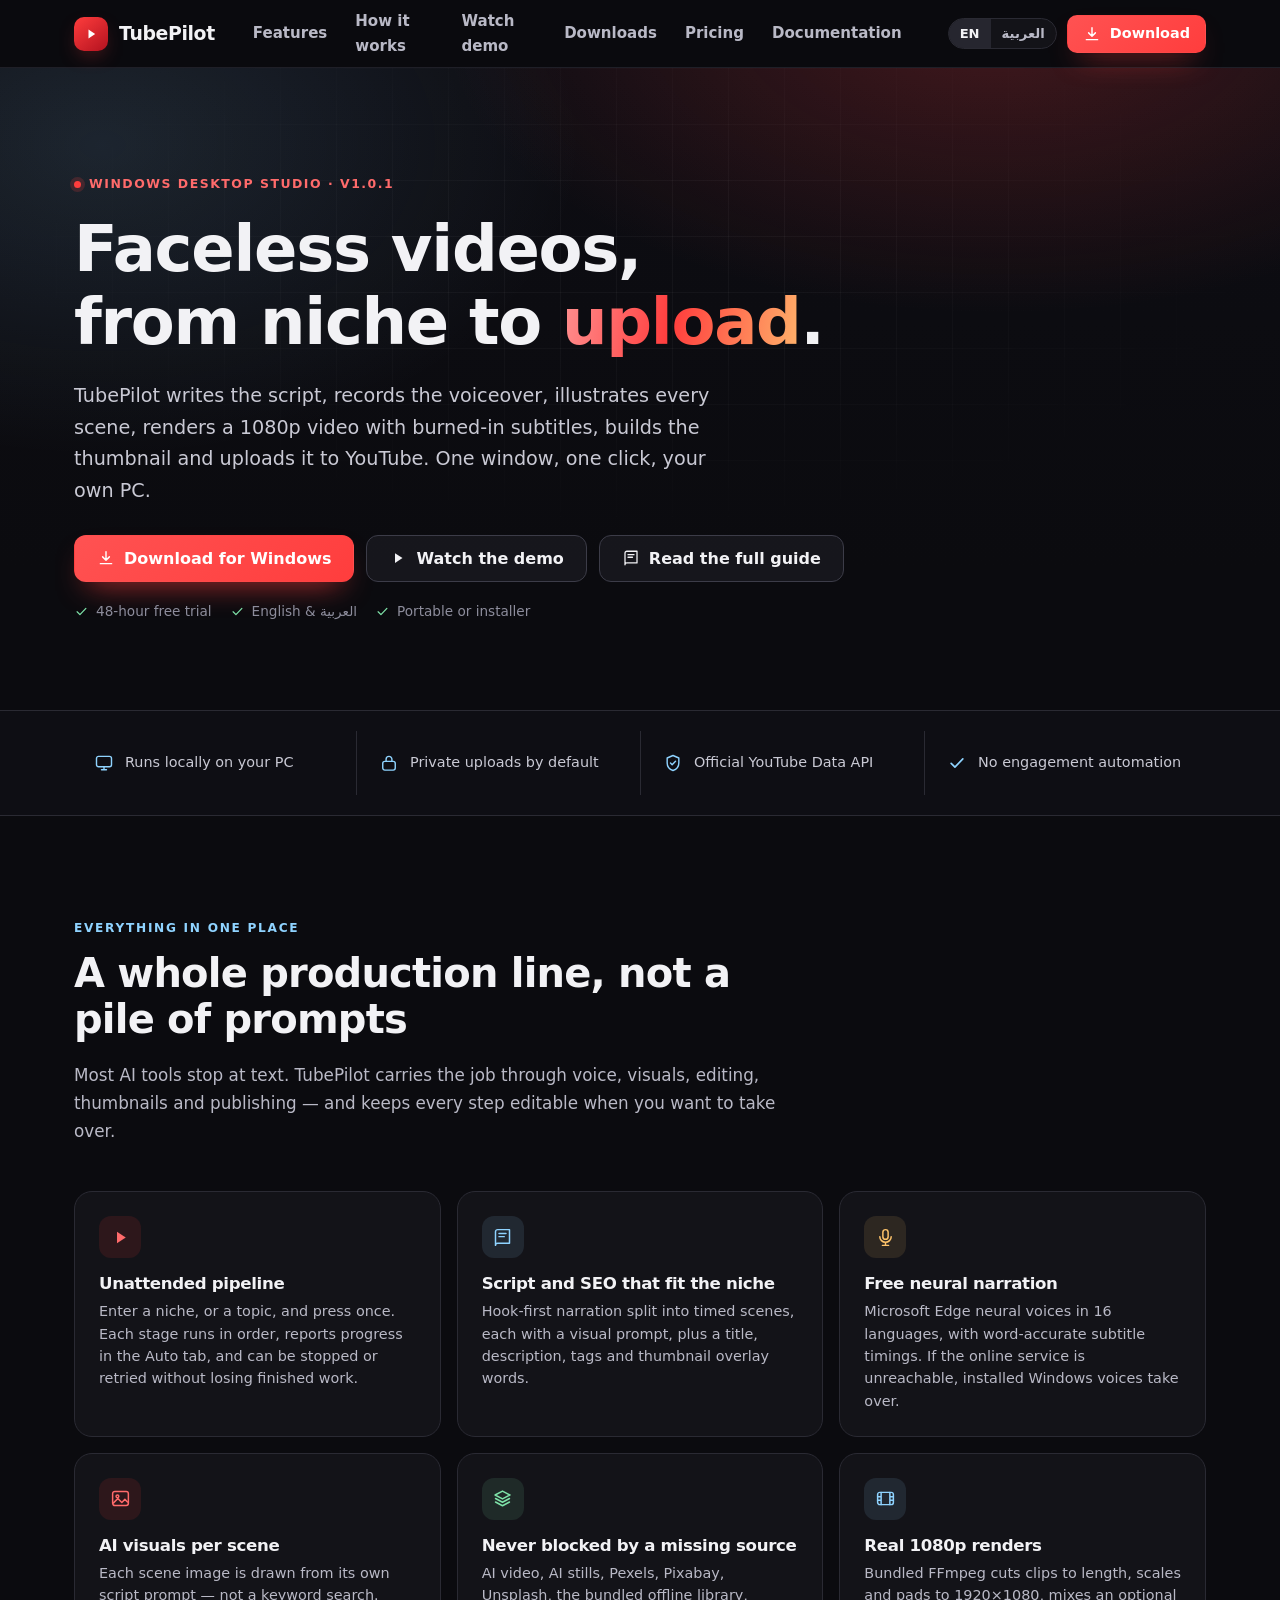
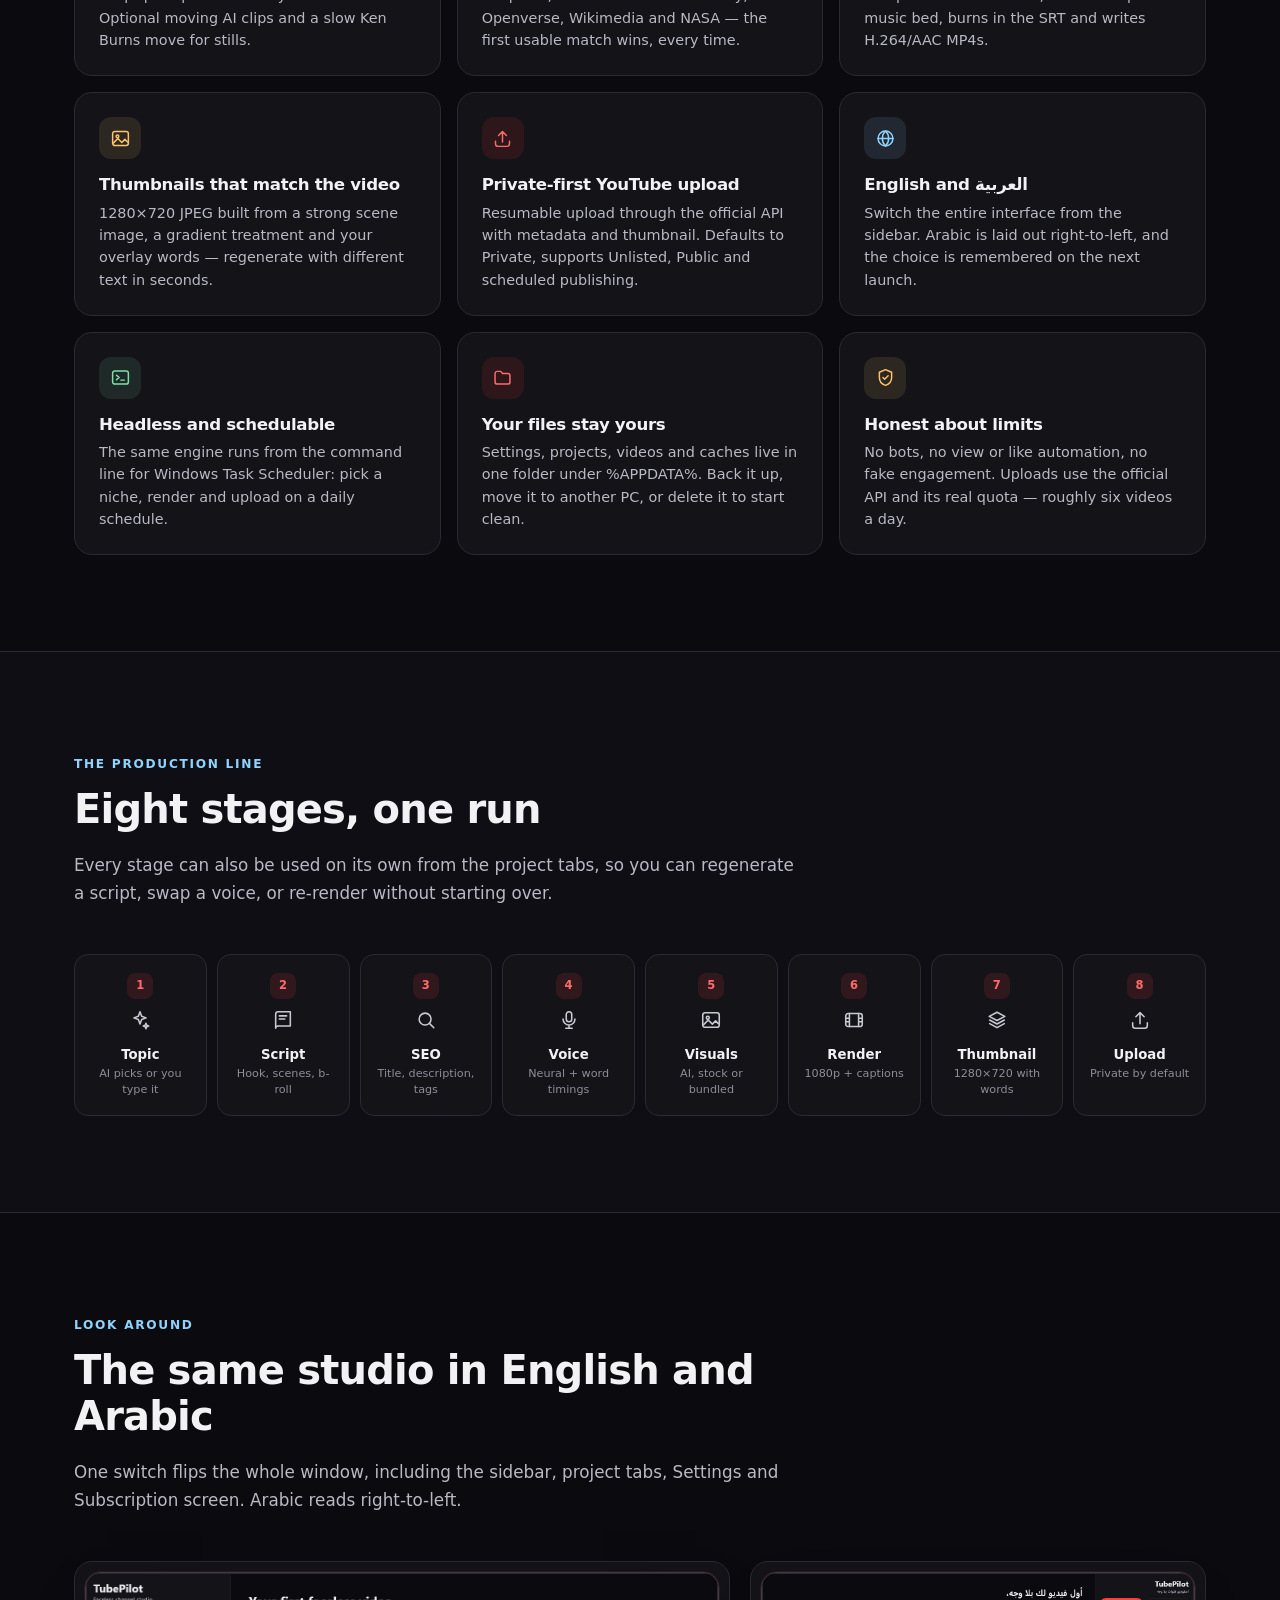
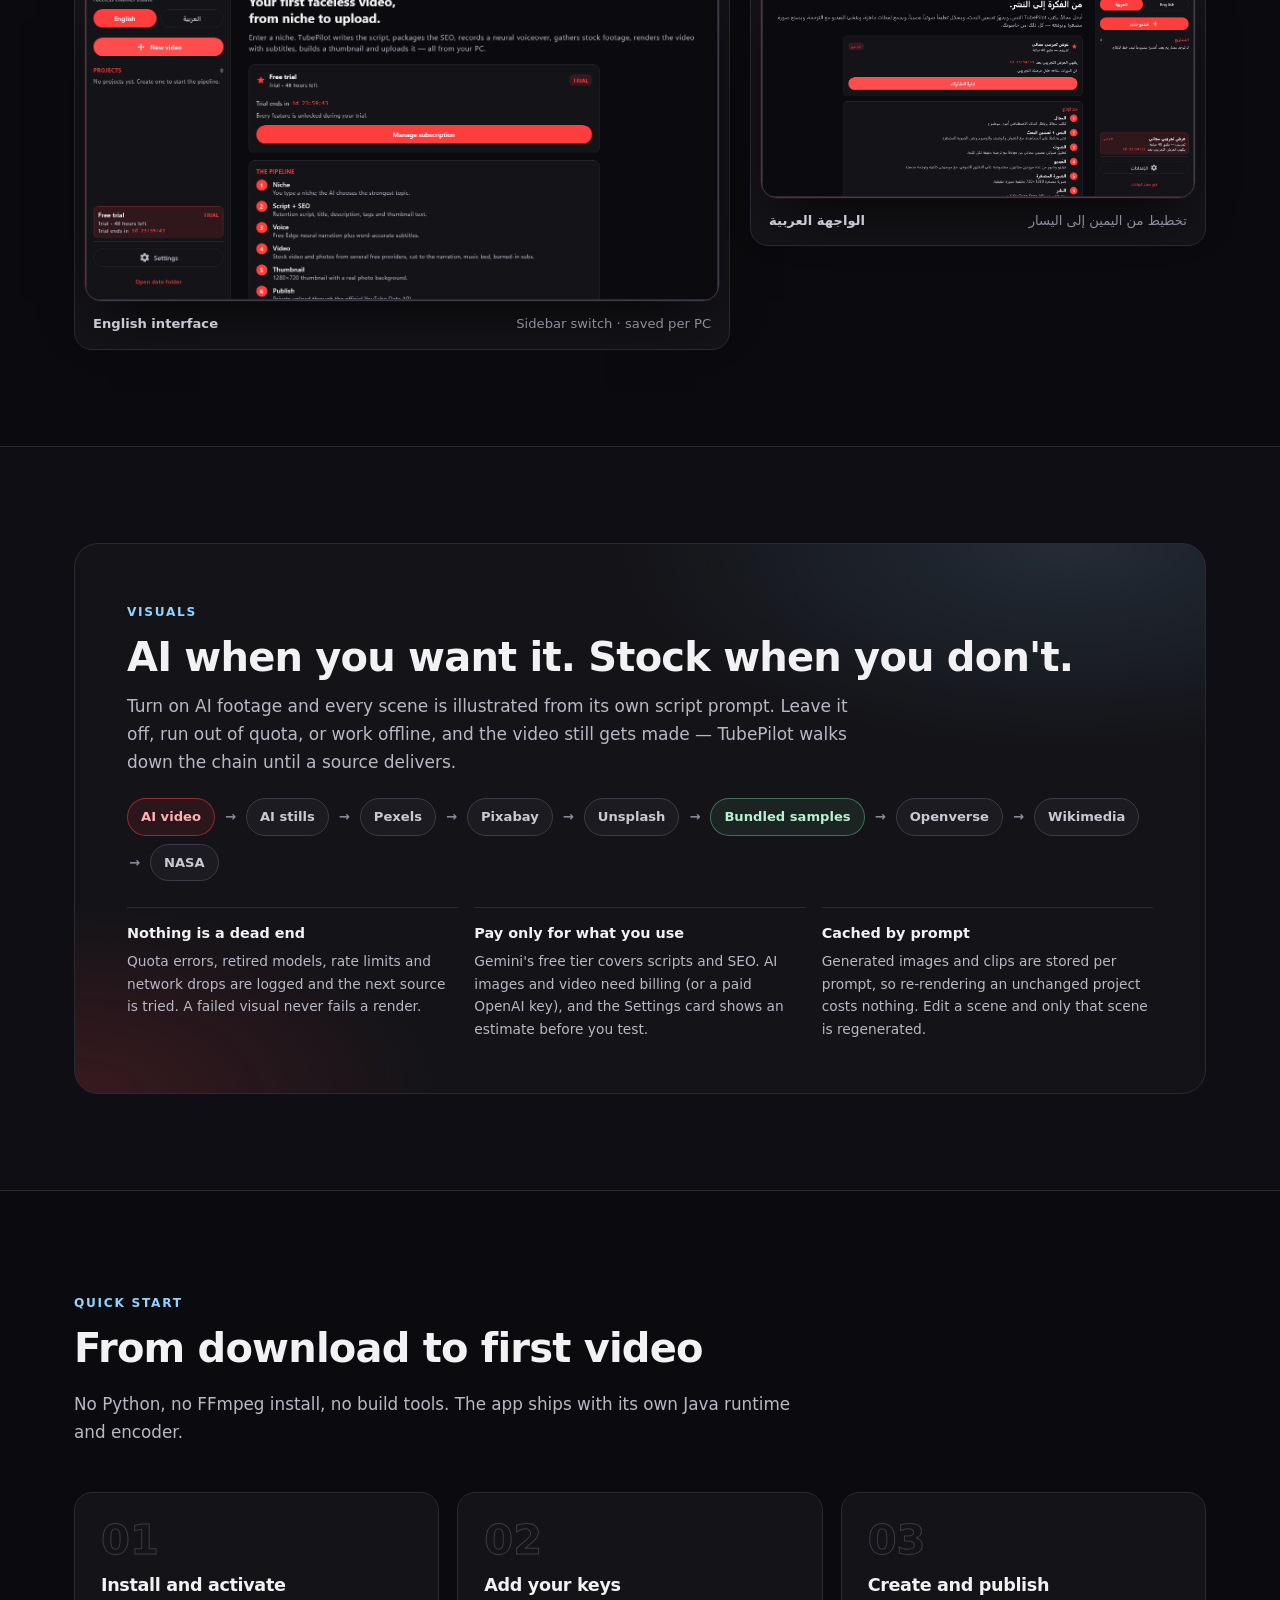
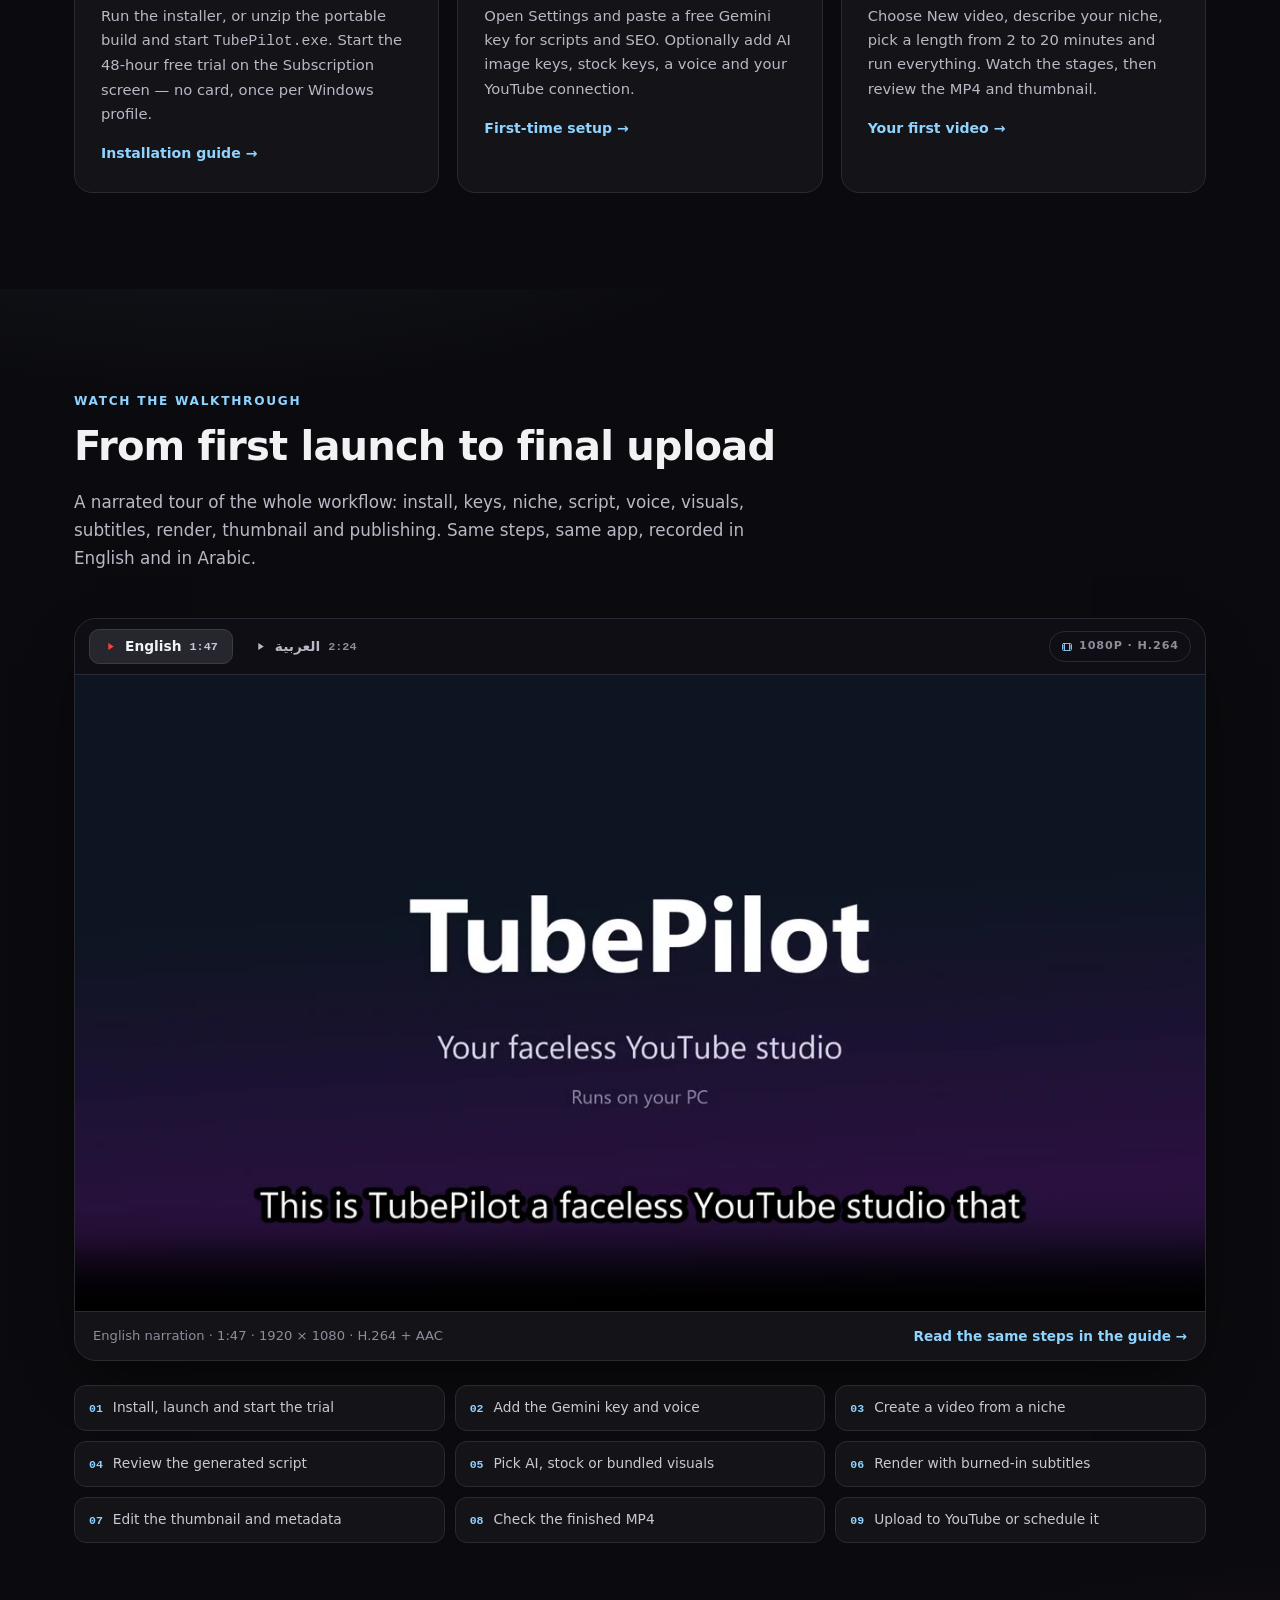
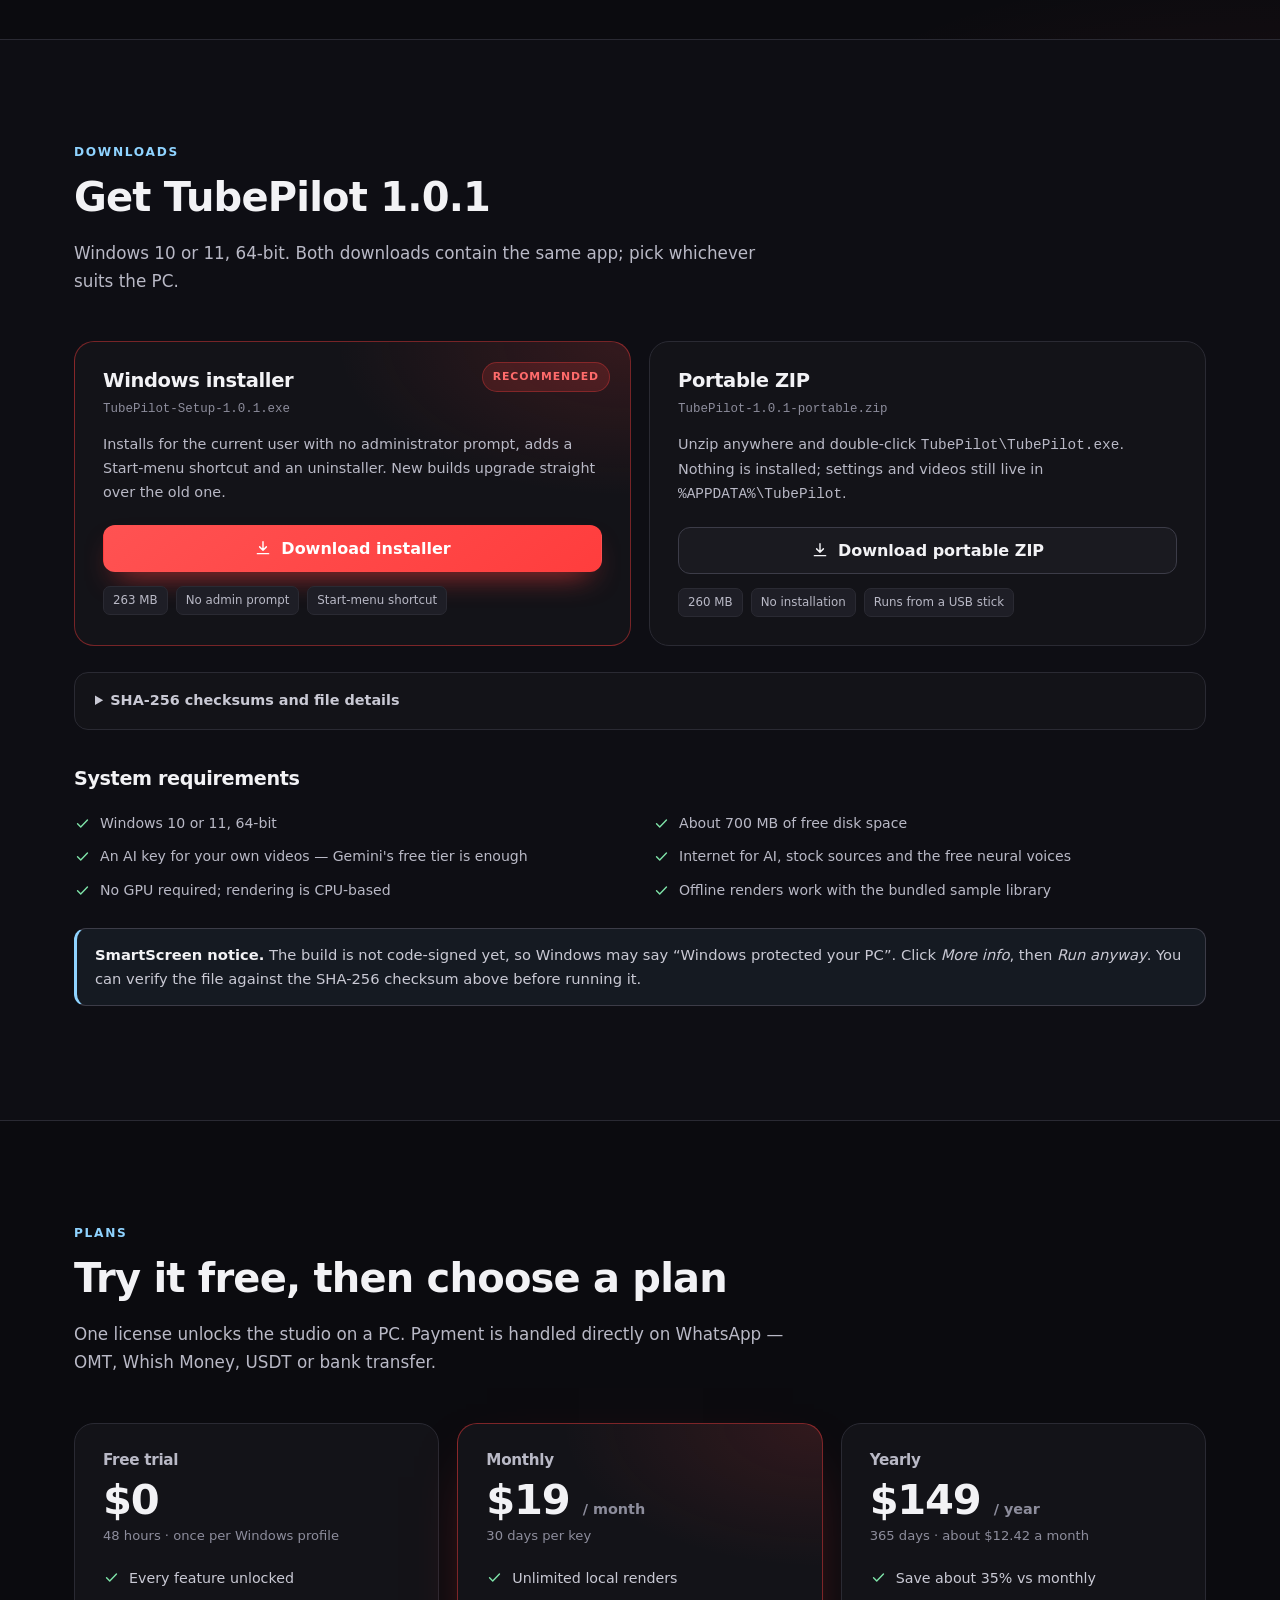
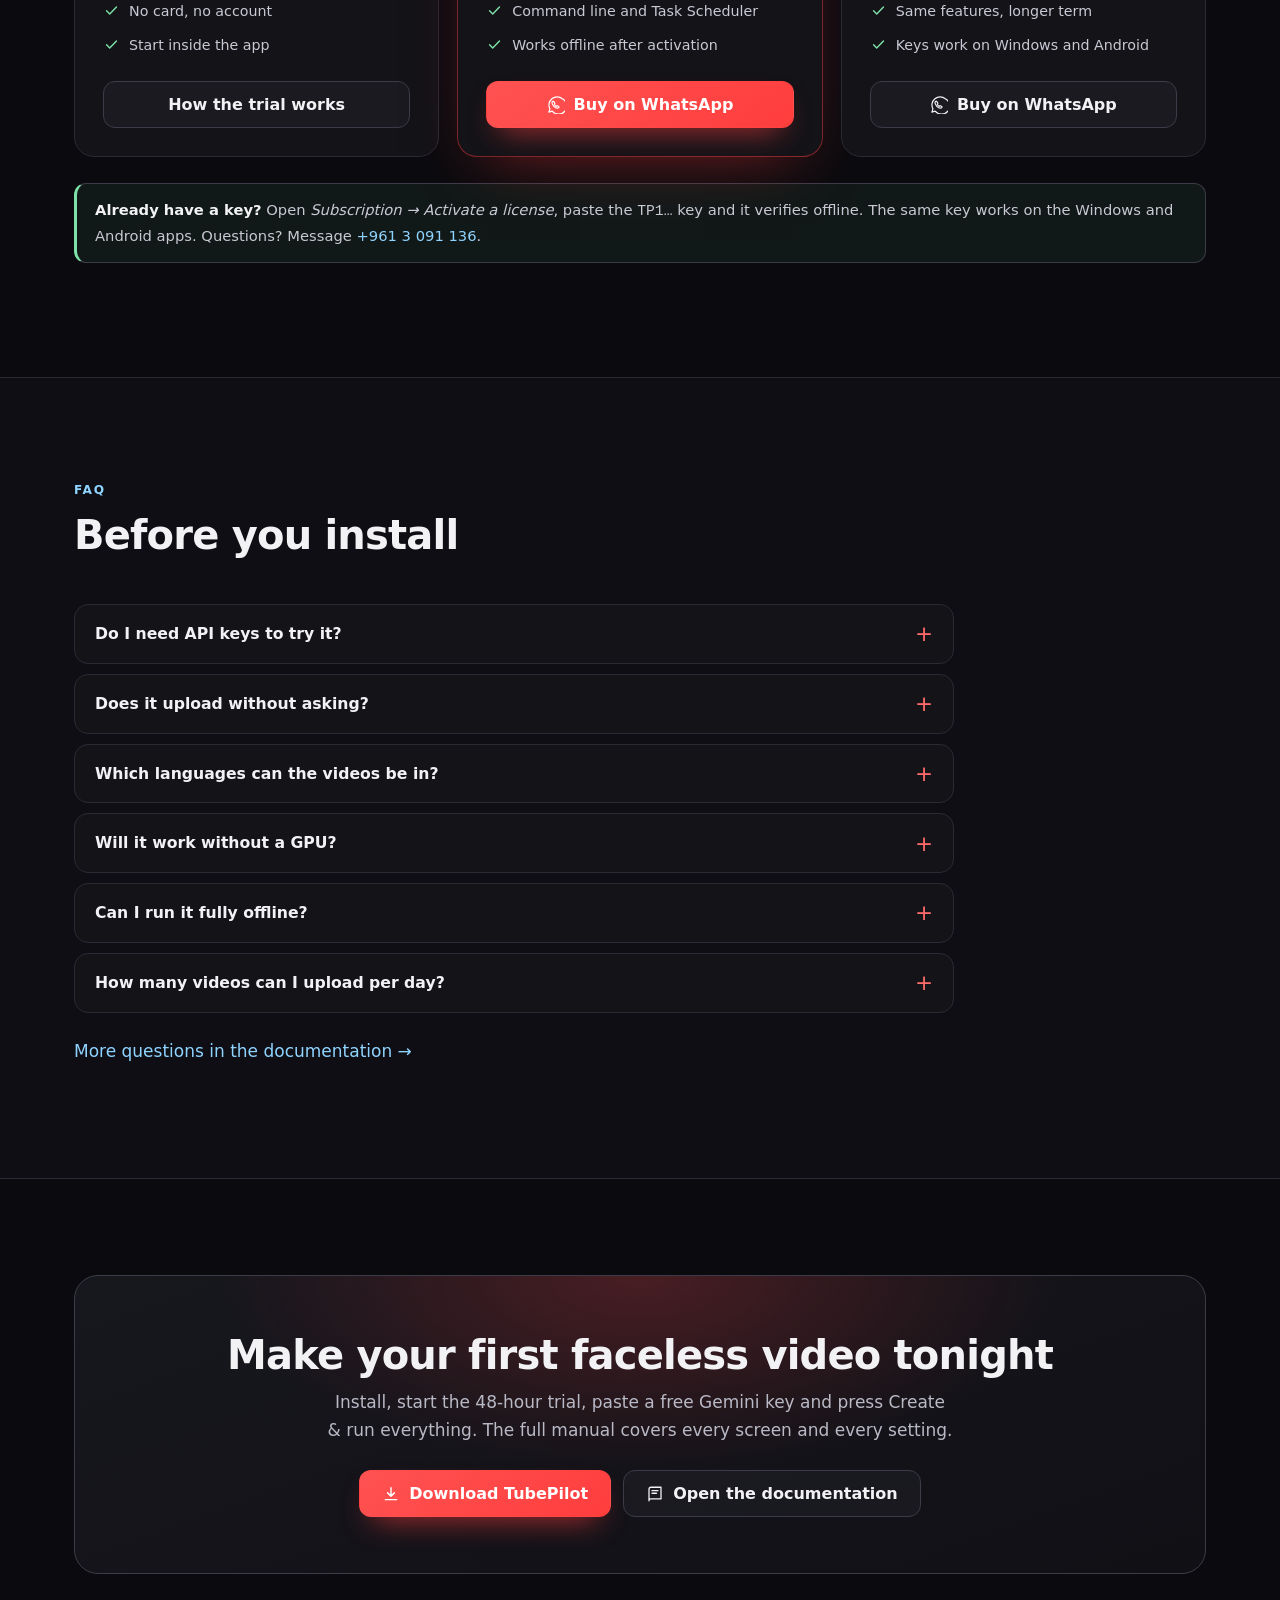
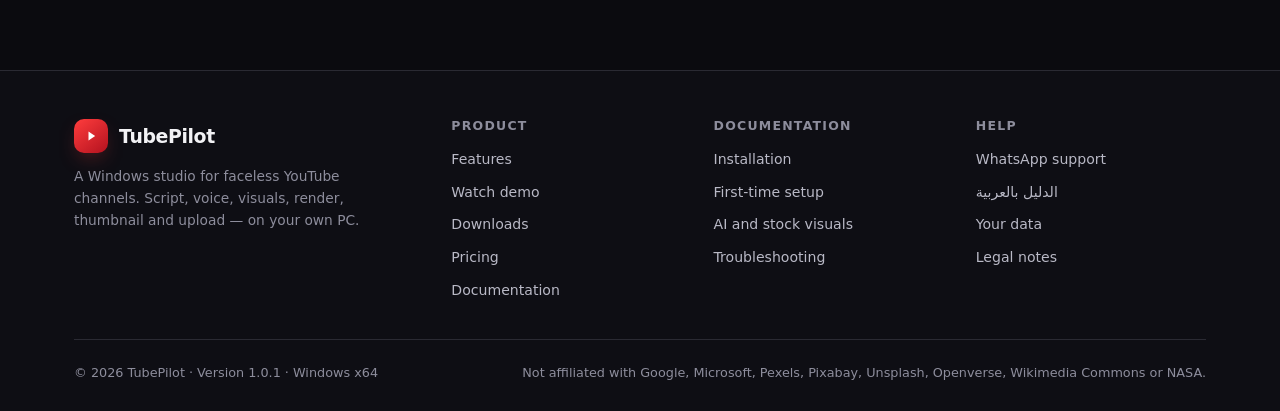
==== index.html @ bababc50 "Version the site scripts so a new release is picked up immediately" ====
<!DOCTYPE html>
<html lang="en" dir="ltr">
<head>
  <meta charset="utf-8">
  <meta name="viewport" content="width=device-width, initial-scale=1">
  <title>TubePilot — faceless YouTube videos, from niche to upload</title>
  <meta name="description" content="TubePilot is a Windows desktop studio that writes the script, records the voiceover, illustrates every scene, renders a 1080p video with subtitles, builds the thumbnail and uploads to YouTube. Free 48-hour trial, English and Arabic interface.">
  <meta name="theme-color" content="#0b0b0f">
  <meta property="og:title" content="TubePilot — faceless videos, from niche to upload">
  <meta property="og:description" content="One click runs script, SEO, neural voice, AI or stock visuals, 1080p render, thumbnail and YouTube upload — on your own PC.">
  <meta property="og:type" content="website">
  <meta property="og:url" content="https://matrixleb.github.io/tubepilot-site/">
  <meta property="og:image" content="https://matrixleb.github.io/tubepilot-site/assets/social/tubepilot-promo-1200x630.png">
  <meta property="og:image:width" content="1200">
  <meta property="og:image:height" content="630">
  <meta property="og:image:alt" content="TubePilot promo: a dark studio screen showing the eight-stage video pipeline and a finished 1080p render">
  <meta name="twitter:card" content="summary_large_image">
  <meta name="twitter:image" content="https://matrixleb.github.io/tubepilot-site/assets/social/tubepilot-promo-1200x630.png">
  <link rel="icon" href="assets/favicon.svg" type="image/svg+xml">
  <link rel="stylesheet" href="assets/styles.css">
</head>
<body>
  <a class="skip-link" href="#main">Skip to content</a>

  <svg xmlns="http://www.w3.org/2000/svg" style="display:none" aria-hidden="true" focusable="false">
    <symbol id="i-spark" viewBox="0 0 24 24" fill="none" stroke="currentColor" stroke-width="1.7" stroke-linecap="round" stroke-linejoin="round">
      <path d="M12 3l1.8 4.9L18.7 9.7l-4.9 1.8L12 16.4l-1.8-4.9L5.3 9.7l4.9-1.8z"/>
      <path d="M18.5 15.5l.8 2.2 2.2.8-2.2.8-.8 2.2-.8-2.2-2.2-.8 2.2-.8z"/>
    </symbol>
    <symbol id="i-book" viewBox="0 0 24 24" fill="none" stroke="currentColor" stroke-width="1.7" stroke-linecap="round" stroke-linejoin="round">
      <path d="M4 5.5A2.5 2.5 0 0 1 6.5 3H20v15.5H6.5A2.5 2.5 0 0 0 4 21z"/>
      <path d="M8 7.5h8M8 11h6"/>
    </symbol>
    <symbol id="i-search" viewBox="0 0 24 24" fill="none" stroke="currentColor" stroke-width="1.7" stroke-linecap="round" stroke-linejoin="round">
      <circle cx="11" cy="11" r="6.5"/><path d="M16 16l4.5 4.5"/>
    </symbol>
    <symbol id="i-mic" viewBox="0 0 24 24" fill="none" stroke="currentColor" stroke-width="1.7" stroke-linecap="round" stroke-linejoin="round">
      <rect x="9" y="3" width="6" height="11" rx="3"/>
      <path d="M5.5 11a6.5 6.5 0 0 0 13 0M12 17.5V21M8.5 21h7"/>
    </symbol>
    <symbol id="i-image" viewBox="0 0 24 24" fill="none" stroke="currentColor" stroke-width="1.7" stroke-linecap="round" stroke-linejoin="round">
      <rect x="3" y="4" width="18" height="16" rx="2.5"/>
      <circle cx="8.5" cy="9.5" r="1.6"/>
      <path d="M4 17l5-5 4.5 4.5L17 13l3 3"/>
    </symbol>
    <symbol id="i-film" viewBox="0 0 24 24" fill="none" stroke="currentColor" stroke-width="1.7" stroke-linecap="round" stroke-linejoin="round">
      <rect x="3" y="5" width="18" height="14" rx="2.5"/>
      <path d="M7 5v14M17 5v14M3 10h4M3 14h4M17 10h4M17 14h4"/>
    </symbol>
    <symbol id="i-upload" viewBox="0 0 24 24" fill="none" stroke="currentColor" stroke-width="1.7" stroke-linecap="round" stroke-linejoin="round">
      <path d="M12 16V4M7.5 8.5L12 4l4.5 4.5"/>
      <path d="M4 15v3a3 3 0 0 0 3 3h10a3 3 0 0 0 3-3v-3"/>
    </symbol>
    <symbol id="i-shield" viewBox="0 0 24 24" fill="none" stroke="currentColor" stroke-width="1.7" stroke-linecap="round" stroke-linejoin="round">
      <path d="M12 3l7 3v6c0 4.4-3 7.7-7 9-4-1.3-7-4.6-7-9V6z"/>
      <path d="M9 12l2 2 4-4"/>
    </symbol>
    <symbol id="i-globe" viewBox="0 0 24 24" fill="none" stroke="currentColor" stroke-width="1.7" stroke-linecap="round" stroke-linejoin="round">
      <circle cx="12" cy="12" r="8.5"/>
      <path d="M3.5 12h17M12 3.5c2.4 2.3 3.6 5.1 3.6 8.5s-1.2 6.2-3.6 8.5c-2.4-2.3-3.6-5.1-3.6-8.5S9.6 5.8 12 3.5z"/>
    </symbol>
    <symbol id="i-key" viewBox="0 0 24 24" fill="none" stroke="currentColor" stroke-width="1.7" stroke-linecap="round" stroke-linejoin="round">
      <circle cx="8" cy="8" r="4"/>
      <path d="M11 11l8.5 8.5M16.5 16.5l2-2M19 19l2-2"/>
    </symbol>
    <symbol id="i-cpu" viewBox="0 0 24 24" fill="none" stroke="currentColor" stroke-width="1.7" stroke-linecap="round" stroke-linejoin="round">
      <rect x="6" y="6" width="12" height="12" rx="2"/>
      <rect x="10" y="10" width="4" height="4" rx="1"/>
      <path d="M9 3v3M15 3v3M9 18v3M15 18v3M3 9h3M3 15h3M18 9h3M18 15h3"/>
    </symbol>
    <symbol id="i-folder" viewBox="0 0 24 24" fill="none" stroke="currentColor" stroke-width="1.7" stroke-linecap="round" stroke-linejoin="round">
      <path d="M3.5 7.5A2.5 2.5 0 0 1 6 5h4l2 2.5h6A2.5 2.5 0 0 1 20.5 10v7A2.5 2.5 0 0 1 18 19.5H6A2.5 2.5 0 0 1 3.5 17z"/>
    </symbol>
    <symbol id="i-check" viewBox="0 0 24 24" fill="none" stroke="currentColor" stroke-width="2" stroke-linecap="round" stroke-linejoin="round">
      <path d="M5 12.5l4.5 4.5L19 7"/>
    </symbol>
    <symbol id="i-download" viewBox="0 0 24 24" fill="none" stroke="currentColor" stroke-width="1.9" stroke-linecap="round" stroke-linejoin="round">
      <path d="M12 3.5V15M7.5 10.5L12 15l4.5-4.5"/>
      <path d="M4.5 19.5h15"/>
    </symbol>
    <symbol id="i-arrow" viewBox="0 0 24 24" fill="none" stroke="currentColor" stroke-width="1.9" stroke-linecap="round" stroke-linejoin="round">
      <path d="M4 12h15M13 6l6 6-6 6"/>
    </symbol>
    <symbol id="i-play" viewBox="0 0 24 24" fill="currentColor">
      <path d="M8 5.5v13l10-6.5z"/>
    </symbol>
    <symbol id="i-whatsapp" viewBox="0 0 24 24" fill="none" stroke="currentColor" stroke-width="1.6" stroke-linecap="round" stroke-linejoin="round">
      <path d="M20.4 3.6A10.9 10.9 0 0 0 3.9 17.2L2.5 21.5l4.4-1.4A10.9 10.9 0 1 0 20.4 3.6z"/>
      <path d="M8.7 7.4c.3-.1.6 0 .8.4l.9 1.8c.1.3.1.6-.1.8l-.7.7c.6 1.2 1.5 2.1 2.7 2.7l.7-.7c.2-.2.5-.2.8-.1l1.8.9c.4.2.5.5.4.8-.2.8-.9 1.4-1.7 1.5-3.3.5-8.1-4.3-7.6-7.6.1-.9.7-1.6 1.5-1.8z"/>
    </symbol>
    <symbol id="i-monitor" viewBox="0 0 24 24" fill="none" stroke="currentColor" stroke-width="1.7" stroke-linecap="round" stroke-linejoin="round">
      <rect x="3" y="4" width="18" height="12.5" rx="2.5"/>
      <path d="M9 20h6M12 16.5V20"/>
    </symbol>
    <symbol id="i-layers" viewBox="0 0 24 24" fill="none" stroke="currentColor" stroke-width="1.7" stroke-linecap="round" stroke-linejoin="round">
      <path d="M12 3.5l8.5 4.5L12 12.5 3.5 8z"/>
      <path d="M4 12l8 4.3 8-4.3M4 16l8 4.3 8-4.3"/>
    </symbol>
    <symbol id="i-clock" viewBox="0 0 24 24" fill="none" stroke="currentColor" stroke-width="1.7" stroke-linecap="round" stroke-linejoin="round">
      <circle cx="12" cy="12" r="8.5"/><path d="M12 7.5V12l3.2 2"/>
    </symbol>
    <symbol id="i-terminal" viewBox="0 0 24 24" fill="none" stroke="currentColor" stroke-width="1.7" stroke-linecap="round" stroke-linejoin="round">
      <rect x="3" y="4.5" width="18" height="15" rx="2.5"/>
      <path d="M7.5 9.5l3 2.5-3 2.5M12.5 15h4"/>
    </symbol>
    <symbol id="i-lock" viewBox="0 0 24 24" fill="none" stroke="currentColor" stroke-width="1.7" stroke-linecap="round" stroke-linejoin="round">
      <rect x="4.5" y="10" width="15" height="10.5" rx="2.5"/>
      <path d="M8.5 10V7.5a3.5 3.5 0 0 1 7 0V10"/>
    </symbol>
    <symbol id="i-menu" viewBox="0 0 24 24" fill="none" stroke="currentColor" stroke-width="2" stroke-linecap="round">
      <path d="M4 7h16M4 12h16M4 17h16"/>
    </symbol>
    <symbol id="i-refresh" viewBox="0 0 24 24" fill="none" stroke="currentColor" stroke-width="1.7" stroke-linecap="round" stroke-linejoin="round">
      <path d="M20 12a8 8 0 1 1-2.6-5.9"/>
      <path d="M20 4v4.5h-4.5"/>
    </symbol>
    <symbol id="i-cap" viewBox="0 0 24 24" fill="none" stroke="currentColor" stroke-width="1.7" stroke-linecap="round" stroke-linejoin="round">
      <path d="M12 4L2.5 8.5 12 13l9.5-4.5z"/>
      <path d="M6 10.5V15c0 1.7 2.7 3 6 3s6-1.3 6-3v-4.5"/>
    </symbol>
  </svg>

  <header class="site-header">
    <div class="wrap">
      <a class="brand" href="index.html">
        <span class="brand-mark">
          <svg viewBox="0 0 24 24" fill="none" aria-hidden="true">
            <path d="M9 6.5l8 5.5-8 5.5z" fill="#fff"/>
          </svg>
        </span>
        TubePilot
      </a>
      <nav class="nav" id="site-nav" aria-label="Main">
        <a href="index.html#features">Features</a>
        <a href="index.html#how">How it works</a>
        <a href="index.html#demo">Watch demo</a>
        <a href="index.html#downloads">Downloads</a>
        <a href="index.html#pricing">Pricing</a>
        <a href="docs.html">Documentation</a>
      </nav>
      <div class="header-actions">
        <div class="lang-switch" role="group" aria-label="Language">
          <a href="index.html" aria-current="true" hreflang="en">EN</a>
          <a href="index-ar.html" hreflang="ar" lang="ar">العربية</a>
        </div>
        <a class="btn btn-primary btn-sm" href="#downloads">
          <svg aria-hidden="true"><use href="#i-download"/></svg>
          Download
        </a>
        <button class="nav-toggle" type="button" aria-expanded="false" aria-controls="site-nav" aria-label="Menu">
          <svg aria-hidden="true"><use href="#i-menu"/></svg>
        </button>
      </div>
    </div>
  </header>

  <main id="main">

    <section class="hero">
      <div class="wrap">
        <div class="hero-copy">
          <span class="eyebrow">Windows desktop studio · v1.0.1</span>
          <h1>Faceless videos,<br>from niche to <span class="grad">upload</span>.</h1>
          <p class="hero-lead">
            TubePilot writes the script, records the voiceover, illustrates every scene,
            renders a 1080p video with burned-in subtitles, builds the thumbnail and uploads
            it to YouTube. One window, one click, your own PC.
          </p>
          <div class="hero-cta">
            <a class="btn btn-primary" href="#downloads">
              <svg aria-hidden="true"><use href="#i-download"/></svg>
              Download for Windows
            </a>
            <a class="btn btn-ghost" href="#demo">
              <svg aria-hidden="true"><use href="#i-play"/></svg>
              Watch the demo
            </a>
            <a class="btn btn-ghost" href="docs.html">
              <svg aria-hidden="true"><use href="#i-book"/></svg>
              Read the full guide
            </a>
          </div>
          <div class="hero-meta">
            <span><svg aria-hidden="true"><use href="#i-check"/></svg> 48-hour free trial</span>
            <span><svg aria-hidden="true"><use href="#i-check"/></svg> English &amp; العربية</span>
            <span><svg aria-hidden="true"><use href="#i-check"/></svg> Portable or installer</span>
          </div>
        </div>
      </div>
    </section>

    <div class="trust">
      <div class="wrap">
        <div><svg aria-hidden="true"><use href="#i-monitor"/></svg> Runs locally on your PC</div>
        <div><svg aria-hidden="true"><use href="#i-lock"/></svg> Private uploads by default</div>
        <div><svg aria-hidden="true"><use href="#i-shield"/></svg> Official YouTube Data API</div>
        <div><svg aria-hidden="true"><use href="#i-check"/></svg> No engagement automation</div>
      </div>
    </div>

    <section class="section" id="features">
      <div class="wrap">
        <div class="section-head">
          <span class="section-kicker">Everything in one place</span>
          <h2>A whole production line, not a pile of prompts</h2>
          <p>
            Most AI tools stop at text. TubePilot carries the job through voice, visuals,
            editing, thumbnails and publishing — and keeps every step editable when you want
            to take over.
          </p>
        </div>

        <div class="grid grid-3">
          <article class="card">
            <span class="ico"><svg aria-hidden="true"><use href="#i-play"/></svg></span>
            <h3>Unattended pipeline</h3>
            <p>Enter a niche, or a topic, and press once. Each stage runs in order, reports progress in the Auto tab, and can be stopped or retried without losing finished work.</p>
          </article>
          <article class="card">
            <span class="ico blue"><svg aria-hidden="true"><use href="#i-book"/></svg></span>
            <h3>Script and SEO that fit the niche</h3>
            <p>Hook-first narration split into timed scenes, each with a visual prompt, plus a title, description, tags and thumbnail overlay words.</p>
          </article>
          <article class="card">
            <span class="ico gold"><svg aria-hidden="true"><use href="#i-mic"/></svg></span>
            <h3>Free neural narration</h3>
            <p>Microsoft Edge neural voices in 16 languages, with word-accurate subtitle timings. If the online service is unreachable, installed Windows voices take over.</p>
          </article>
          <article class="card">
            <span class="ico"><svg aria-hidden="true"><use href="#i-image"/></svg></span>
            <h3>AI visuals per scene</h3>
            <p>Each scene image is drawn from its own script prompt — not a keyword search. Optional moving AI clips and a slow Ken Burns move for stills.</p>
          </article>
          <article class="card">
            <span class="ico green"><svg aria-hidden="true"><use href="#i-layers"/></svg></span>
            <h3>Never blocked by a missing source</h3>
            <p>AI video, AI stills, Pexels, Pixabay, Unsplash, the bundled offline library, Openverse, Wikimedia and NASA — the first usable match wins, every time.</p>
          </article>
          <article class="card">
            <span class="ico blue"><svg aria-hidden="true"><use href="#i-film"/></svg></span>
            <h3>Real 1080p renders</h3>
            <p>Bundled FFmpeg cuts clips to length, scales and pads to 1920×1080, mixes an optional music bed, burns in the SRT and writes H.264/AAC MP4s.</p>
          </article>
          <article class="card">
            <span class="ico gold"><svg aria-hidden="true"><use href="#i-image"/></svg></span>
            <h3>Thumbnails that match the video</h3>
            <p>1280×720 JPEG built from a strong scene image, a gradient treatment and your overlay words — regenerate with different text in seconds.</p>
          </article>
          <article class="card">
            <span class="ico"><svg aria-hidden="true"><use href="#i-upload"/></svg></span>
            <h3>Private-first YouTube upload</h3>
            <p>Resumable upload through the official API with metadata and thumbnail. Defaults to Private, supports Unlisted, Public and scheduled publishing.</p>
          </article>
          <article class="card">
            <span class="ico blue"><svg aria-hidden="true"><use href="#i-globe"/></svg></span>
            <h3>English and العربية</h3>
            <p>Switch the entire interface from the sidebar. Arabic is laid out right-to-left, and the choice is remembered on the next launch.</p>
          </article>
          <article class="card">
            <span class="ico green"><svg aria-hidden="true"><use href="#i-terminal"/></svg></span>
            <h3>Headless and schedulable</h3>
            <p>The same engine runs from the command line for Windows Task Scheduler: pick a niche, render and upload on a daily schedule.</p>
          </article>
          <article class="card">
            <span class="ico"><svg aria-hidden="true"><use href="#i-folder"/></svg></span>
            <h3>Your files stay yours</h3>
            <p>Settings, projects, videos and caches live in one folder under %APPDATA%. Back it up, move it to another PC, or delete it to start clean.</p>
          </article>
          <article class="card">
            <span class="ico gold"><svg aria-hidden="true"><use href="#i-shield"/></svg></span>
            <h3>Honest about limits</h3>
            <p>No bots, no view or like automation, no fake engagement. Uploads use the official API and its real quota — roughly six videos a day.</p>
          </article>
        </div>
      </div>
    </section>

    <section class="section section-alt" id="pipeline">
      <div class="wrap">
        <div class="section-head">
          <span class="section-kicker">The production line</span>
          <h2>Eight stages, one run</h2>
          <p>Every stage can also be used on its own from the project tabs, so you can regenerate a script, swap a voice, or re-render without starting over.</p>
        </div>
        <ol class="pipeline" style="list-style:none;margin:0;padding:0">
          <li class="pipe-step"><span class="n">1</span><svg aria-hidden="true"><use href="#i-spark"/></svg><b>Topic</b><small>AI picks or you type it</small></li>
          <li class="pipe-step"><span class="n">2</span><svg aria-hidden="true"><use href="#i-book"/></svg><b>Script</b><small>Hook, scenes, b-roll</small></li>
          <li class="pipe-step"><span class="n">3</span><svg aria-hidden="true"><use href="#i-search"/></svg><b>SEO</b><small>Title, description, tags</small></li>
          <li class="pipe-step"><span class="n">4</span><svg aria-hidden="true"><use href="#i-mic"/></svg><b>Voice</b><small>Neural + word timings</small></li>
          <li class="pipe-step"><span class="n">5</span><svg aria-hidden="true"><use href="#i-image"/></svg><b>Visuals</b><small>AI, stock or bundled</small></li>
          <li class="pipe-step"><span class="n">6</span><svg aria-hidden="true"><use href="#i-film"/></svg><b>Render</b><small>1080p + captions</small></li>
          <li class="pipe-step"><span class="n">7</span><svg aria-hidden="true"><use href="#i-layers"/></svg><b>Thumbnail</b><small>1280×720 with words</small></li>
          <li class="pipe-step"><span class="n">8</span><svg aria-hidden="true"><use href="#i-upload"/></svg><b>Upload</b><small>Private by default</small></li>
        </ol>
      </div>
    </section>

    <section class="section" id="screens">
      <div class="wrap">
        <div class="section-head">
          <span class="section-kicker">Look around</span>
          <h2>The same studio in English and Arabic</h2>
          <p>One switch flips the whole window, including the sidebar, project tabs, Settings and Subscription screen. Arabic reads right-to-left.</p>
        </div>
        <div class="shots">
          <figure class="shot" style="margin:0">
            <div class="window">
              <img src="assets/screenshots/home-en.png" width="1366" height="705" loading="lazy" alt="TubePilot home screen in English with the sidebar language switch and pipeline cards">
            </div>
            <figcaption><b>English interface</b><span>Sidebar switch · saved per PC</span></figcaption>
          </figure>
          <figure class="shot" style="margin:0">
            <div class="window">
              <img src="assets/screenshots/home-ar.png" width="1366" height="705" loading="lazy" alt="TubePilot home screen in Arabic, laid out right to left">
            </div>
            <figcaption><b lang="ar">الواجهة العربية</b><span lang="ar">تخطيط من اليمين إلى اليسار</span></figcaption>
          </figure>
        </div>
      </div>
    </section>

    <section class="section section-alt" id="ai">
      <div class="wrap">
        <div class="ai-band">
          <span class="section-kicker">Visuals</span>
          <h2>AI when you want it. Stock when you don't.</h2>
          <p>
            Turn on AI footage and every scene is illustrated from its own script prompt.
            Leave it off, run out of quota, or work offline, and the video still gets made —
            TubePilot walks down the chain until a source delivers.
          </p>
          <ul class="chain" aria-label="Visual source order">
            <li>AI video</li>
            <li class="sep" aria-hidden="true">→</li>
            <li>AI stills</li>
            <li class="sep" aria-hidden="true">→</li>
            <li>Pexels</li>
            <li class="sep" aria-hidden="true">→</li>
            <li>Pixabay</li>
            <li class="sep" aria-hidden="true">→</li>
            <li>Unsplash</li>
            <li class="sep" aria-hidden="true">→</li>
            <li class="sample">Bundled samples</li>
            <li class="sep" aria-hidden="true">→</li>
            <li>Openverse</li>
            <li class="sep" aria-hidden="true">→</li>
            <li>Wikimedia</li>
            <li class="sep" aria-hidden="true">→</li>
            <li>NASA</li>
          </ul>
          <div class="ai-notes">
            <div>
              <b>Nothing is a dead end</b>
              Quota errors, retired models, rate limits and network drops are logged and the next source is tried. A failed visual never fails a render.
            </div>
            <div>
              <b>Pay only for what you use</b>
              Gemini's free tier covers scripts and SEO. AI images and video need billing (or a paid OpenAI key), and the Settings card shows an estimate before you test.
            </div>
            <div>
              <b>Cached by prompt</b>
              Generated images and clips are stored per prompt, so re-rendering an unchanged project costs nothing. Edit a scene and only that scene is regenerated.
            </div>
          </div>
        </div>
      </div>
    </section>

    <section class="section" id="how">
      <div class="wrap">
        <div class="section-head">
          <span class="section-kicker">Quick start</span>
          <h2>From download to first video</h2>
          <p>No Python, no FFmpeg install, no build tools. The app ships with its own Java runtime and encoder.</p>
        </div>
        <div class="steps">
          <article class="step">
            <span class="num">01</span>
            <h3>Install and activate</h3>
            <p>Run the installer, or unzip the portable build and start <code>TubePilot.exe</code>. Start the 48-hour free trial on the Subscription screen — no card, once per Windows profile.</p>
            <a href="docs.html#install">Installation guide <span aria-hidden="true">→</span></a>
          </article>
          <article class="step">
            <span class="num">02</span>
            <h3>Add your keys</h3>
            <p>Open Settings and paste a free Gemini key for scripts and SEO. Optionally add AI image keys, stock keys, a voice and your YouTube connection.</p>
            <a href="docs.html#setup">First-time setup <span aria-hidden="true">→</span></a>
          </article>
          <article class="step">
            <span class="num">03</span>
            <h3>Create and publish</h3>
            <p>Choose New video, describe your niche, pick a length from 2 to 20 minutes and run everything. Watch the stages, then review the MP4 and thumbnail.</p>
            <a href="docs.html#first-video">Your first video <span aria-hidden="true">→</span></a>
          </article>
        </div>
      </div>
    </section>

    <section class="section demo" id="demo">
      <div class="wrap">
        <div class="section-head">
          <span class="section-kicker">Watch the walkthrough</span>
          <h2>From first launch to final upload</h2>
          <p>
            A narrated tour of the whole workflow: install, keys, niche, script, voice,
            visuals, subtitles, render, thumbnail and publishing. Same steps, same app,
            recorded in English and in Arabic.
          </p>
        </div>

        <div class="video-card" data-video>
          <div class="video-bar">
            <div class="video-tabs" role="tablist" aria-label="Walkthrough language">
              <button type="button" role="tab" aria-selected="true" tabindex="0" aria-controls="walkthrough"
                data-src="assets/video/walkthrough-en.mp4"
                data-poster="assets/video/poster-en.jpg"
                data-label="TubePilot walkthrough in English"
                data-caption="English narration · 1:47 · 1920 × 1080 · H.264 + AAC">
                <svg aria-hidden="true"><use href="#i-play"/></svg>
                English <span>1:47</span>
              </button>
              <button type="button" role="tab" aria-selected="false" tabindex="-1" aria-controls="walkthrough" lang="ar"
                data-src="assets/video/walkthrough-ar.mp4"
                data-poster="assets/video/poster-ar.jpg"
                data-label="شرح TubePilot بالعربية"
                data-caption="تعليق عربي · 2:24 · 1920 × 1080 · H.264 + AAC">
                <svg aria-hidden="true"><use href="#i-play"/></svg>
                العربية <span>2:24</span>
              </button>
            </div>
            <span class="video-pill"><svg aria-hidden="true"><use href="#i-film"/></svg> 1080p · H.264</span>
          </div>

          <div class="video-frame">
            <video id="walkthrough" controls playsinline preload="metadata"
              poster="assets/video/poster-en.jpg"
              src="assets/video/walkthrough-en.mp4"
              aria-label="TubePilot walkthrough in English">
              Your browser cannot play this video.
              <a href="assets/video/walkthrough-en.mp4">Download the walkthrough</a>.
            </video>
          </div>

          <div class="video-meta">
            <p data-video-caption>English narration · 1:47 · 1920 × 1080 · H.264 + AAC</p>
            <a href="docs.html#first-video">Read the same steps in the guide <span aria-hidden="true">→</span></a>
          </div>
        </div>

        <ol class="video-agenda">
          <li><span>01</span> Install, launch and start the trial</li>
          <li><span>02</span> Add the Gemini key and voice</li>
          <li><span>03</span> Create a video from a niche</li>
          <li><span>04</span> Review the generated script</li>
          <li><span>05</span> Pick AI, stock or bundled visuals</li>
          <li><span>06</span> Render with burned-in subtitles</li>
          <li><span>07</span> Edit the thumbnail and metadata</li>
          <li><span>08</span> Check the finished MP4</li>
          <li><span>09</span> Upload to YouTube or schedule it</li>
        </ol>
      </div>
    </section>

    <section class="section section-alt" id="downloads">
      <div class="wrap">
        <div class="section-head">
          <span class="section-kicker">Downloads</span>
          <h2>Get TubePilot 1.0.1</h2>
          <p>Windows 10 or 11, 64-bit. Both downloads contain the same app; pick whichever suits the PC.</p>
          <p class="downloads-total" data-download-total hidden></p>
        </div>

        <div class="downloads-grid">
          <article class="download-card primary">
            <span class="tag">Recommended</span>
            <h3>Windows installer</h3>
            <div class="file">TubePilot-Setup-1.0.1.exe</div>
            <p>
              Installs for the current user with no administrator prompt, adds a Start-menu
              shortcut and an uninstaller. New builds upgrade straight over the old one.
            </p>
            <a class="btn btn-primary btn-block" data-download="TubePilot-Setup-1.0.1.exe" href="downloads/TubePilot-Setup-1.0.1.exe" download>
              <svg aria-hidden="true"><use href="#i-download"/></svg>
              Download installer
            </a>
            <div class="download-meta">
              <span class="download-count" data-download-count="TubePilot-Setup-1.0.1.exe" hidden></span>
              <span>263 MB</span>
              <span>No admin prompt</span>
              <span>Start-menu shortcut</span>
            </div>
          </article>

          <article class="download-card">
            <h3>Portable ZIP</h3>
            <div class="file">TubePilot-1.0.1-portable.zip</div>
            <p>
              Unzip anywhere and double-click <code>TubePilot\TubePilot.exe</code>. Nothing is
              installed; settings and videos still live in <code>%APPDATA%\TubePilot</code>.
            </p>
            <a class="btn btn-ghost btn-block" data-download="TubePilot-1.0.1-portable.zip" href="downloads/TubePilot-1.0.1-portable.zip" download>
              <svg aria-hidden="true"><use href="#i-download"/></svg>
              Download portable ZIP
            </a>
            <div class="download-meta">
              <span class="download-count" data-download-count="TubePilot-1.0.1-portable.zip" hidden></span>
              <span>260 MB</span>
              <span>No installation</span>
              <span>Runs from a USB stick</span>
            </div>
          </article>
        </div>

        <details class="hash-box">
          <summary>SHA-256 checksums and file details</summary>
          <div class="hash-row">
            <span>TubePilot-Setup-1.0.1.exe · 275,386,368 bytes</span>
            <code>7726389fd070f2af85ebcbfb9d5703a56bfd0004b124be18b925a9f6328ce86f</code>
          </div>
          <div class="hash-row">
            <span>TubePilot-1.0.1-portable.zip · 272,951,995 bytes</span>
            <code>3c795f26a4ea9cb54aa77de3905d16f35b4a5d66b12665bff325c67ef490b613</code>
          </div>
          <div class="hash-row">
            <span>Verify in PowerShell</span>
            <code>Get-FileHash .\TubePilot-Setup-1.0.1.exe -Algorithm SHA256</code>
          </div>
          <div class="hash-row">
            <span>More files</span>
            <code><a href="downloads/SHA256SUMS.txt">SHA256SUMS.txt</a> · sample videos and walkthroughs are in the release folder</code>
          </div>
        </details>

        <h3 style="margin-top:38px">System requirements</h3>
        <ul class="req-list">
          <li><svg aria-hidden="true"><use href="#i-check"/></svg> Windows 10 or 11, 64-bit</li>
          <li><svg aria-hidden="true"><use href="#i-check"/></svg> About 700 MB of free disk space</li>
          <li><svg aria-hidden="true"><use href="#i-check"/></svg> An AI key for your own videos — Gemini's free tier is enough</li>
          <li><svg aria-hidden="true"><use href="#i-check"/></svg> Internet for AI, stock sources and the free neural voices</li>
          <li><svg aria-hidden="true"><use href="#i-check"/></svg> No GPU required; rendering is CPU-based</li>
          <li><svg aria-hidden="true"><use href="#i-check"/></svg> Offline renders work with the bundled sample library</li>
        </ul>

        <div class="callout note" style="margin-top:26px">
          <p><strong>SmartScreen notice.</strong> The build is not code-signed yet, so Windows may say
          “Windows protected your PC”. Click <em>More info</em>, then <em>Run anyway</em>. You can verify
          the file against the SHA-256 checksum above before running it.</p>
        </div>
      </div>
    </section>

    <section class="section" id="pricing">
      <div class="wrap">
        <div class="section-head">
          <span class="section-kicker">Plans</span>
          <h2>Try it free, then choose a plan</h2>
          <p>One license unlocks the studio on a PC. Payment is handled directly on WhatsApp — OMT, Whish Money, USDT or bank transfer.</p>
        </div>
        <div class="pricing">
          <article class="price-card">
            <h3>Free trial</h3>
            <div class="price">$0</div>
            <div class="price-note">48 hours · once per Windows profile</div>
            <ul>
              <li><svg aria-hidden="true"><use href="#i-check"/></svg> Every feature unlocked</li>
              <li><svg aria-hidden="true"><use href="#i-check"/></svg> No card, no account</li>
              <li><svg aria-hidden="true"><use href="#i-check"/></svg> Start inside the app</li>
            </ul>
            <a class="btn btn-ghost btn-block" href="docs.html#activate">How the trial works</a>
          </article>

          <article class="price-card featured">
            <h3>Monthly</h3>
            <div class="price">$19 <small>/ month</small></div>
            <div class="price-note">30 days per key</div>
            <ul>
              <li><svg aria-hidden="true"><use href="#i-check"/></svg> Unlimited local renders</li>
              <li><svg aria-hidden="true"><use href="#i-check"/></svg> Command line and Task Scheduler</li>
              <li><svg aria-hidden="true"><use href="#i-check"/></svg> Works offline after activation</li>
            </ul>
            <a class="btn btn-primary btn-block" href="https://wa.me/9613091136?text=Hi%2C%20I%20would%20like%20to%20buy%20TubePilot%20Monthly%20(%2419)." target="_blank" rel="noopener">
              <svg aria-hidden="true"><use href="#i-whatsapp"/></svg>
              Buy on WhatsApp
            </a>
          </article>

          <article class="price-card">
            <h3>Yearly</h3>
            <div class="price">$149 <small>/ year</small></div>
            <div class="price-note">365 days · about $12.42 a month</div>
            <ul>
              <li><svg aria-hidden="true"><use href="#i-check"/></svg> Save about 35% vs monthly</li>
              <li><svg aria-hidden="true"><use href="#i-check"/></svg> Same features, longer term</li>
              <li><svg aria-hidden="true"><use href="#i-check"/></svg> Keys work on Windows and Android</li>
            </ul>
            <a class="btn btn-ghost btn-block" href="https://wa.me/9613091136?text=Hi%2C%20I%20would%20like%20to%20buy%20TubePilot%20Yearly%20(%24149)." target="_blank" rel="noopener">
              <svg aria-hidden="true"><use href="#i-whatsapp"/></svg>
              Buy on WhatsApp
            </a>
          </article>
        </div>

        <div class="callout tip" style="margin-top:26px">
          <p><strong>Already have a key?</strong> Open <em>Subscription → Activate a license</em>,
          paste the <code>TP1…</code> key and it verifies offline. The same key works on the Windows
          and Android apps. Questions? Message <a href="https://wa.me/9613091136" target="_blank" rel="noopener">+961 3 091 136</a>.</p>
        </div>
      </div>
    </section>

    <section class="section section-alt" id="faq">
      <div class="wrap">
        <div class="section-head">
          <span class="section-kicker">FAQ</span>
          <h2>Before you install</h2>
        </div>
        <div class="faq">
          <details>
            <summary>Do I need API keys to try it?</summary>
            <p>
              You need one AI key for your own videos, and Gemini's free tier is enough for
              scripts and SEO. The <code>--demo</code> command renders a complete built-in
              sample with no keys at all. Stock footage, the bundled offline library and the
              free neural voices work without any stock or voice keys.
            </p>
          </details>
          <details>
            <summary>Does it upload without asking?</summary>
            <p>
              Only when you run the pipeline with uploading enabled, and uploads default to
              <strong>Private</strong>. You can render locally with <em>Upload after rendering</em>
              turned off, use <code>--no-upload</code>, or skip the YouTube connection entirely.
            </p>
          </details>
          <details>
            <summary>Which languages can the videos be in?</summary>
            <p>
              Sixteen narration languages: English (US and UK), Spanish, French, German, Italian,
              Portuguese, Arabic, Hindi, Urdu, Turkish, Indonesian, Russian, Japanese, Korean and
              Chinese. The interface itself switches between English and Arabic.
            </p>
          </details>
          <details>
            <summary>Will it work without a GPU?</summary>
            <p>
              Yes. Rendering uses the CPU and the bundled FFmpeg. A GPU only helps the window
              itself; on remote desktops or VMs with no 3D support, set
              <code>TUBEPILOT_SOFTWARE_RENDER=1</code> before launching.
            </p>
          </details>
          <details>
            <summary>Can I run it fully offline?</summary>
            <p>
              The renderer, the bundled sample library and FFmpeg are local, so a video can be
              rendered offline. Scripts and SEO need your AI provider, stock downloads need
              internet, and the free Edge voices are online — Windows SAPI voices cover offline
              narration.
            </p>
          </details>
          <details>
            <summary>How many videos can I upload per day?</summary>
            <p>
              YouTube grants 10,000 API units per day and an upload costs about 1,600, so expect
              roughly six uploads daily per Google Cloud project. Local renders are unlimited.
              See <a href="docs.html#youtube">the YouTube guide</a> for details.
            </p>
          </details>
        </div>
        <p style="margin-top:24px"><a href="docs.html#faq">More questions in the documentation →</a></p>
      </div>
    </section>

    <section class="section">
      <div class="wrap">
        <div class="cta">
          <h2>Make your first faceless video tonight</h2>
          <p>Install, start the 48-hour trial, paste a free Gemini key and press Create &amp; run everything. The full manual covers every screen and every setting.</p>
          <div class="hero-cta">
            <a class="btn btn-primary" href="#downloads">
              <svg aria-hidden="true"><use href="#i-download"/></svg>
              Download TubePilot
            </a>
            <a class="btn btn-ghost" href="docs.html">
              <svg aria-hidden="true"><use href="#i-book"/></svg>
              Open the documentation
            </a>
          </div>
        </div>
      </div>
    </section>
  </main>

  <footer class="site-footer">
    <div class="wrap">
      <div class="footer-grid">
        <div>
          <a class="brand" href="index.html">
            <span class="brand-mark">
              <svg viewBox="0 0 24 24" fill="none" aria-hidden="true">
                <path d="M9 6.5l8 5.5-8 5.5z" fill="#fff"/>
              </svg>
            </span>
            TubePilot
          </a>
          <p class="blurb">A Windows studio for faceless YouTube channels. Script, voice, visuals, render, thumbnail and upload — on your own PC.</p>
        </div>
        <div>
          <h4>Product</h4>
          <ul>
            <li><a href="index.html#features">Features</a></li>
            <li><a href="index.html#demo">Watch demo</a></li>
            <li><a href="index.html#downloads">Downloads</a></li>
            <li><a href="index.html#pricing">Pricing</a></li>
            <li><a href="docs.html">Documentation</a></li>
          </ul>
        </div>
        <div>
          <h4>Documentation</h4>
          <ul>
            <li><a href="docs.html#install">Installation</a></li>
            <li><a href="docs.html#setup">First-time setup</a></li>
            <li><a href="docs.html#visuals">AI and stock visuals</a></li>
            <li><a href="docs.html#troubleshooting">Troubleshooting</a></li>
          </ul>
        </div>
        <div>
          <h4>Help</h4>
          <ul>
            <li><a href="https://wa.me/9613091136" target="_blank" rel="noopener">WhatsApp support</a></li>
            <li><a href="docs-ar.html" lang="ar">الدليل بالعربية</a></li>
            <li><a href="docs.html#data">Your data</a></li>
            <li><a href="docs.html#legal">Legal notes</a></li>
          </ul>
        </div>
      </div>
      <div class="footer-bottom">
        <p>© <span id="year">2026</span> TubePilot · Version 1.0.1 · Windows x64</p>
        <p>Not affiliated with Google, Microsoft, Pexels, Pixabay, Unsplash, Openverse, Wikimedia Commons or NASA.</p>
      </div>
    </div>
  </footer>

  <script src="assets/downloads.js?v=1.0.1"></script>
  <script src="assets/site.js?v=1.0.1"></script>
</body>
</html>
---- assets/styles.css ----
/* ==========================================================================
   TubePilot website — dark studio theme (matches the desktop app)
   ========================================================================== */

:root {
  --bg: #0b0b0f;
  --bg-2: #0e0e14;
  --surface: #131318;
  --surface-2: #1e1e26;
  --surface-3: #26262f;
  --line: #2a2a33;
  --line-2: #3c3c48;
  --text: #f2f2f5;
  --text-2: #c9c9d4;
  --muted: #b9b9c6;
  --dim: #8d8d9c;
  --primary: #ff3d3d;
  --primary-2: #ff6b6b;
  --primary-deep: #5c0a14;
  --accent: #8fd3ff;
  --accent-deep: #0c3a52;
  --gold: #ffc46b;
  --green: #7ee2a8;
  --radius: 18px;
  --radius-sm: 12px;
  --shadow: 0 24px 60px -24px rgba(0, 0, 0, 0.9);
  --font: "Segoe UI Variable", "Segoe UI", system-ui, -apple-system, "Helvetica Neue", Arial,
    "Noto Sans", sans-serif;
  --font-ar: "Segoe UI", Tahoma, "Noto Naskh Arabic", "Geeza Pro", "Arial", sans-serif;
  --mono: "Cascadia Code", "JetBrains Mono", Consolas, "SF Mono", Menlo, monospace;
  --max: 1180px;
  --header-h: 68px;
}

*,
*::before,
*::after {
  box-sizing: border-box;
}

html {
  scroll-behavior: smooth;
  scroll-padding-top: calc(var(--header-h) + 24px);
  -webkit-text-size-adjust: 100%;
}

body {
  margin: 0;
  background: var(--bg);
  color: var(--text);
  font-family: var(--font);
  font-size: 17px;
  line-height: 1.65;
  -webkit-font-smoothing: antialiased;
  text-rendering: optimizeLegibility;
}

[dir="rtl"] body,
html[dir="rtl"] {
  font-family: var(--font-ar);
}

img {
  max-width: 100%;
  display: block;
}

a {
  color: var(--accent);
  text-decoration: none;
  text-underline-offset: 3px;
}

a:hover {
  text-decoration: underline;
}

p {
  margin: 0 0 1em;
}

h1,
h2,
h3,
h4 {
  line-height: 1.15;
  letter-spacing: -0.02em;
  margin: 0 0 0.5em;
  font-weight: 750;
}

h1 {
  font-size: clamp(2.3rem, 5.2vw, 4rem);
}

h2 {
  font-size: clamp(1.75rem, 3.4vw, 2.5rem);
}

h3 {
  font-size: 1.2rem;
}

:focus-visible {
  outline: 2px solid var(--accent);
  outline-offset: 3px;
  border-radius: 6px;
}

::selection {
  background: rgba(255, 61, 61, 0.35);
}

.wrap {
  width: 100%;
  max-width: var(--max);
  margin-inline: auto;
  padding-inline: 24px;
}

.skip-link {
  position: absolute;
  inset-inline-start: 16px;
  top: -60px;
  z-index: 100;
  background: var(--primary);
  color: #fff;
  padding: 10px 16px;
  border-radius: 0 0 10px 10px;
  font-weight: 700;
  transition: top 0.15s ease;
}

.skip-link:focus {
  top: 0;
  text-decoration: none;
}

/* ------------------------------------------------------------------ header */

.site-header {
  position: sticky;
  top: 0;
  z-index: 50;
  height: var(--header-h);
  display: flex;
  align-items: center;
  backdrop-filter: blur(14px) saturate(140%);
  background: rgba(11, 11, 15, 0.78);
  border-bottom: 1px solid rgba(42, 42, 51, 0.7);
}

.site-header .wrap {
  display: flex;
  align-items: center;
  gap: 26px;
}

.brand {
  display: inline-flex;
  align-items: center;
  gap: 11px;
  color: var(--text);
  font-weight: 800;
  font-size: 1.18rem;
  letter-spacing: -0.02em;
}

.brand:hover {
  text-decoration: none;
}

.brand-mark {
  width: 34px;
  height: 34px;
  border-radius: 10px;
  display: grid;
  place-items: center;
  background: linear-gradient(140deg, var(--primary), #b3121f);
  box-shadow: 0 8px 22px -10px rgba(255, 61, 61, 0.85);
  flex: none;
}

.brand-mark svg {
  width: 20px;
  height: 20px;
}

.nav {
  display: flex;
  align-items: center;
  gap: 4px;
  margin-inline-start: auto;
}

.nav a {
  color: var(--muted);
  padding: 8px 12px;
  border-radius: 9px;
  font-size: 0.94rem;
  font-weight: 550;
}

.nav a:hover {
  color: var(--text);
  background: var(--surface-2);
  text-decoration: none;
}

.nav a[aria-current="page"] {
  color: var(--text);
  background: var(--surface-2);
}

.header-actions {
  display: flex;
  align-items: center;
  gap: 10px;
  margin-inline-start: 8px;
}

.lang-switch {
  display: inline-flex;
  border: 1px solid var(--line);
  border-radius: 999px;
  overflow: hidden;
  background: var(--surface);
}

.lang-switch a {
  padding: 5px 11px;
  font-size: 0.82rem;
  font-weight: 700;
  color: var(--muted);
  line-height: 1.5;
}

.lang-switch a:hover {
  color: var(--text);
  background: var(--surface-2);
  text-decoration: none;
}

.lang-switch a[aria-current="true"] {
  background: var(--surface-3);
  color: var(--text);
}

.nav-toggle {
  display: none;
  background: var(--surface-2);
  border: 1px solid var(--line);
  color: var(--text);
  border-radius: 10px;
  padding: 8px 11px;
  cursor: pointer;
}

.nav-toggle svg {
  width: 20px;
  height: 20px;
  display: block;
}

/* ----------------------------------------------------------------- buttons */

.btn {
  display: inline-flex;
  align-items: center;
  justify-content: center;
  gap: 9px;
  border: 1px solid transparent;
  border-radius: 12px;
  padding: 13px 22px;
  font-size: 1rem;
  font-weight: 700;
  line-height: 1.2;
  cursor: pointer;
  transition: transform 0.12s ease, background 0.15s ease, border-color 0.15s ease,
    box-shadow 0.15s ease;
  white-space: nowrap;
}

.btn svg {
  width: 18px;
  height: 18px;
  flex: none;
}

.btn:hover {
  text-decoration: none;
  transform: translateY(-1px);
}

.btn:active {
  transform: translateY(0);
}

.btn-primary {
  background: linear-gradient(140deg, #ff5252, var(--primary));
  color: #fff;
  box-shadow: 0 14px 30px -14px rgba(255, 61, 61, 0.85);
}

.btn-primary:hover {
  background: linear-gradient(140deg, #ff6b6b, #f22d2d);
  box-shadow: 0 18px 38px -14px rgba(255, 61, 61, 0.95);
}

.btn-ghost {
  background: rgba(30, 30, 38, 0.6);
  border-color: var(--line-2);
  color: var(--text);
}

.btn-ghost:hover {
  background: var(--surface-2);
  border-color: #52525f;
}

.btn-block {
  width: 100%;
}

.btn-sm {
  padding: 9px 15px;
  font-size: 0.9rem;
  border-radius: 10px;
}

.btn[aria-disabled="true"],
.btn:disabled {
  opacity: 0.55;
  cursor: not-allowed;
  transform: none;
}

/* ------------------------------------------------------------------- hero */

.hero {
  position: relative;
  overflow: hidden;
  padding: clamp(56px, 8vw, 100px) 0 clamp(56px, 7vw, 88px);
  background:
    radial-gradient(900px 480px at 78% -8%, rgba(255, 61, 61, 0.22), transparent 62%),
    radial-gradient(800px 520px at 8% 12%, rgba(143, 211, 255, 0.12), transparent 60%),
    linear-gradient(180deg, #0d0d13 0%, var(--bg) 78%);
}

.hero::after {
  content: "";
  position: absolute;
  inset: 0;
  background-image: linear-gradient(rgba(255, 255, 255, 0.035) 1px, transparent 1px),
    linear-gradient(90deg, rgba(255, 255, 255, 0.035) 1px, transparent 1px);
  background-size: 56px 56px;
  mask-image: radial-gradient(ellipse 70% 60% at 50% 30%, #000 20%, transparent 75%);
  pointer-events: none;
}

.hero .wrap {
  position: relative;
  z-index: 1;
  display: grid;
  grid-template-columns: minmax(0, 1fr);
  gap: clamp(32px, 5vw, 64px);
  align-items: center;
}

.hero-copy {
  max-width: 820px;
}

.eyebrow {
  display: inline-flex;
  align-items: center;
  gap: 8px;
  font-size: 0.78rem;
  font-weight: 800;
  letter-spacing: 0.12em;
  text-transform: uppercase;
  color: var(--primary-2);
  margin-bottom: 18px;
}

.eyebrow::before {
  content: "";
  width: 7px;
  height: 7px;
  border-radius: 50%;
  background: var(--primary);
  box-shadow: 0 0 0 4px rgba(255, 61, 61, 0.18);
}

.hero h1 {
  margin-bottom: 20px;
}

.hero h1 .grad {
  background: linear-gradient(100deg, #ff8a8a 4%, var(--primary) 46%, #ffb46b 100%);
  -webkit-background-clip: text;
  background-clip: text;
  color: transparent;
}

.hero-lead {
  font-size: clamp(1.02rem, 1.6vw, 1.2rem);
  color: var(--text-2);
  max-width: 54ch;
  margin-bottom: 28px;
}

.hero-cta {
  display: flex;
  flex-wrap: wrap;
  gap: 12px;
  margin-bottom: 18px;
}

.hero-meta {
  display: flex;
  flex-wrap: wrap;
  gap: 8px 18px;
  color: var(--dim);
  font-size: 0.85rem;
}

.hero-meta span {
  display: inline-flex;
  align-items: center;
  gap: 7px;
}

.hero-meta svg {
  width: 15px;
  height: 15px;
  color: var(--green);
}

/* Window frame around screenshots */

.window {
  border-radius: 16px;
  overflow: hidden;
  border: 1px solid var(--line-2);
  background: var(--surface);
  box-shadow: var(--shadow), 0 0 0 1px rgba(255, 61, 61, 0.12);
}

.window-bar {
  height: 32px;
  display: flex;
  align-items: center;
  gap: 7px;
  padding-inline: 12px;
  background: #17171d;
  border-bottom: 1px solid var(--line);
}

.window-bar i {
  width: 9px;
  height: 9px;
  border-radius: 50%;
  background: #3a3a45;
}

.window-bar i:nth-child(1) {
  background: #ff5f57;
}

.window-bar i:nth-child(2) {
  background: #febc2e;
}

.window-bar i:nth-child(3) {
  background: #28c840;
}

.window-bar span {
  margin-inline-start: 8px;
  font-size: 0.7rem;
  color: var(--dim);
  letter-spacing: 0.04em;
}

.window img {
  width: 100%;
  height: auto;
}

/* --------------------------------------------------------------- trust bar */

.trust {
  border-block: 1px solid var(--line);
  background: var(--bg-2);
}

.trust .wrap {
  display: grid;
  grid-template-columns: repeat(4, 1fr);
  gap: 0;
}

.trust div {
  padding: 20px 22px;
  display: flex;
  align-items: center;
  gap: 11px;
  color: var(--text-2);
  font-size: 0.9rem;
  border-inline-start: 1px solid var(--line);
}

.trust div:first-child {
  border-inline-start: 0;
}

.trust svg {
  width: 20px;
  height: 20px;
  color: var(--accent);
  flex: none;
}

/* ---------------------------------------------------------------- sections */

.section {
  padding: clamp(56px, 8vw, 96px) 0;
}

.section-head {
  max-width: 720px;
  margin-bottom: clamp(28px, 4vw, 46px);
}

.section-head.center {
  margin-inline: auto;
  text-align: center;
}

.section-kicker {
  display: inline-block;
  font-size: 0.76rem;
  font-weight: 800;
  letter-spacing: 0.14em;
  text-transform: uppercase;
  color: var(--accent);
  margin-bottom: 12px;
}

.section-head p {
  color: var(--muted);
  font-size: 1.05rem;
  margin: 0;
}

.section-alt {
  background: var(--bg-2);
  border-block: 1px solid var(--line);
}

/* --------------------------------------------------------------- pipeline */

.pipeline {
  display: grid;
  grid-template-columns: repeat(8, minmax(0, 1fr));
  gap: 10px;
  counter-reset: stage;
}

.pipe-step {
  position: relative;
  background: var(--surface);
  border: 1px solid var(--line);
  border-radius: 14px;
  padding: 18px 12px;
  text-align: center;
  transition: border-color 0.15s ease, transform 0.15s ease;
}

.pipe-step:hover {
  border-color: var(--line-2);
  transform: translateY(-2px);
}

.pipe-step .n {
  width: 26px;
  height: 26px;
  margin: 0 auto 10px;
  display: grid;
  place-items: center;
  border-radius: 8px;
  background: rgba(255, 61, 61, 0.13);
  color: var(--primary-2);
  font-size: 0.72rem;
  font-weight: 800;
  font-variant-numeric: tabular-nums;
}

.pipe-step svg {
  width: 22px;
  height: 22px;
  color: var(--text-2);
  margin-bottom: 7px;
}

.pipe-step b {
  display: block;
  font-size: 0.83rem;
  line-height: 1.3;
}

.pipe-step small {
  display: block;
  color: var(--dim);
  font-size: 0.7rem;
  margin-top: 3px;
  line-height: 1.4;
}

/* ------------------------------------------------------------------ cards */

.grid {
  display: grid;
  gap: 16px;
}

.grid-3 {
  grid-template-columns: repeat(3, minmax(0, 1fr));
}

.grid-4 {
  grid-template-columns: repeat(4, minmax(0, 1fr));
}

.card {
  background: var(--surface);
  border: 1px solid var(--line);
  border-radius: var(--radius);
  padding: 24px;
  transition: border-color 0.18s ease, transform 0.18s ease, background 0.18s ease;
}

.card:hover {
  border-color: var(--line-2);
  background: #15151b;
}

.card .ico {
  width: 42px;
  height: 42px;
  border-radius: 12px;
  display: grid;
  place-items: center;
  background: rgba(255, 61, 61, 0.11);
  color: var(--primary-2);
  margin-bottom: 16px;
}

.card .ico.blue {
  background: rgba(143, 211, 255, 0.11);
  color: var(--accent);
}

.card .ico.gold {
  background: rgba(255, 196, 107, 0.11);
  color: var(--gold);
}

.card .ico.green {
  background: rgba(126, 226, 168, 0.11);
  color: var(--green);
}

.card svg {
  width: 21px;
  height: 21px;
}

.card h3 {
  font-size: 1.04rem;
  margin-bottom: 7px;
}

.card p {
  color: var(--muted);
  font-size: 0.9rem;
  margin: 0;
  line-height: 1.55;
}

/* ------------------------------------------------------------- screenshots */

.shots {
  display: grid;
  grid-template-columns: 1.18fr 0.82fr;
  gap: 20px;
  align-items: start;
}

.shot {
  background: var(--surface);
  border: 1px solid var(--line);
  border-radius: var(--radius);
  padding: 10px;
}

.shot img {
  border-radius: 10px;
  border: 1px solid var(--line);
}

.shot figcaption {
  padding: 12px 8px 4px;
  font-size: 0.82rem;
  color: var(--dim);
  display: flex;
  justify-content: space-between;
  gap: 12px;
}

.shot figcaption b {
  color: var(--text-2);
  font-weight: 600;
}

/* -------------------------------------------------------------- AI band */

.ai-band {
  border-radius: 24px;
  border: 1px solid var(--line);
  padding: clamp(28px, 5vw, 52px);
  background:
    radial-gradient(700px 320px at 88% 0%, rgba(143, 211, 255, 0.13), transparent 65%),
    radial-gradient(620px 320px at 0% 100%, rgba(255, 61, 61, 0.16), transparent 60%),
    var(--surface);
}

.ai-band h2 {
  margin-bottom: 12px;
}

.ai-band p {
  color: var(--muted);
  max-width: 68ch;
}

.chain {
  display: flex;
  flex-wrap: wrap;
  align-items: center;
  gap: 8px;
  margin: 22px 0 10px;
  padding: 0;
  list-style: none;
}

.chain li {
  font-size: 0.82rem;
  font-weight: 650;
  padding: 7px 13px;
  border-radius: 999px;
  border: 1px solid var(--line-2);
  background: rgba(30, 30, 38, 0.7);
  color: var(--text-2);
}

.chain li:first-child {
  border-color: rgba(255, 61, 61, 0.5);
  color: #ffb0b0;
  background: rgba(255, 61, 61, 0.1);
}

.chain li.sample {
  border-color: rgba(126, 226, 168, 0.4);
  color: #b6f2cd;
  background: rgba(126, 226, 168, 0.08);
}

.chain .sep {
  border: 0;
  background: none;
  color: var(--dim);
  padding: 0 2px;
}

.ai-notes {
  display: grid;
  grid-template-columns: repeat(3, 1fr);
  gap: 16px;
  margin-top: 26px;
}

.ai-notes div {
  border-top: 1px solid var(--line);
  padding-top: 14px;
  font-size: 0.86rem;
  color: var(--muted);
}

.ai-notes b {
  display: block;
  color: var(--text);
  font-size: 0.9rem;
  margin-bottom: 4px;
}

/* ------------------------------------------------------------------ steps */

.steps {
  display: grid;
  grid-template-columns: repeat(3, 1fr);
  gap: 18px;
  counter-reset: step;
}

.step {
  position: relative;
  background: var(--surface);
  border: 1px solid var(--line);
  border-radius: var(--radius);
  padding: 26px;
}

.step .num {
  font-size: 2.6rem;
  font-weight: 800;
  line-height: 1;
  color: transparent;
  -webkit-text-stroke: 1px var(--line-2);
  margin-bottom: 14px;
  display: block;
}

.step h3 {
  font-size: 1.1rem;
}

.step p {
  color: var(--muted);
  font-size: 0.92rem;
  margin: 0 0 12px;
}

.step a {
  font-size: 0.88rem;
  font-weight: 650;
}

/* ------------------------------------------------------------------- demo */

.demo {
  background:
    radial-gradient(900px 380px at 16% -12%, rgba(143, 211, 255, 0.07), transparent 70%),
    radial-gradient(760px 340px at 100% 112%, rgba(255, 61, 61, 0.08), transparent 70%);
}

.video-card {
  background: var(--surface);
  border: 1px solid var(--line);
  border-radius: 22px;
  overflow: hidden;
  box-shadow: var(--shadow);
}

.video-bar {
  display: flex;
  align-items: center;
  justify-content: space-between;
  flex-wrap: wrap;
  gap: 10px;
  padding: 10px 14px;
  background: var(--bg-2);
  border-bottom: 1px solid var(--line);
}

.video-tabs {
  display: flex;
  flex-wrap: wrap;
  gap: 6px;
}

.video-tabs button {
  display: inline-flex;
  align-items: center;
  gap: 8px;
  padding: 8px 14px;
  border: 1px solid transparent;
  border-radius: 10px;
  background: transparent;
  color: var(--muted);
  font: inherit;
  font-size: 0.86rem;
  font-weight: 650;
  line-height: 1.2;
  cursor: pointer;
  transition: background 0.15s ease, color 0.15s ease, border-color 0.15s ease;
}

.video-tabs button svg {
  width: 13px;
  height: 13px;
  flex: none;
}

.video-tabs button span {
  color: var(--dim);
  font-family: var(--mono);
  font-size: 0.74rem;
  font-weight: 600;
}

.video-tabs button:hover {
  background: var(--surface-2);
  color: var(--text);
}

.video-tabs button[aria-selected="true"] {
  background: var(--surface-3);
  border-color: var(--line-2);
  color: var(--text);
}

.video-tabs button[aria-selected="true"] svg {
  color: var(--primary);
}

.video-tabs button[aria-selected="true"] span {
  color: var(--text-2);
}

.video-tabs button:focus-visible {
  outline: 2px solid var(--accent);
  outline-offset: 2px;
}

.video-pill {
  display: inline-flex;
  align-items: center;
  gap: 6px;
  padding: 5px 11px;
  border: 1px solid var(--line);
  border-radius: 999px;
  color: var(--dim);
  font-size: 0.7rem;
  font-weight: 650;
  letter-spacing: 0.08em;
  text-transform: uppercase;
  white-space: nowrap;
}

.video-pill svg {
  width: 12px;
  height: 12px;
  color: var(--accent);
}

.video-frame {
  position: relative;
  aspect-ratio: 16 / 9;
  background: #000;
}

.video-frame video {
  display: block;
  width: 100%;
  height: 100%;
  object-fit: contain;
  background: #000;
}

.video-meta {
  display: flex;
  align-items: center;
  justify-content: space-between;
  flex-wrap: wrap;
  gap: 10px 18px;
  padding: 13px 18px;
  border-top: 1px solid var(--line);
}

.video-meta p {
  margin: 0;
  color: var(--dim);
  font-size: 0.82rem;
}

.video-meta a {
  font-size: 0.85rem;
  font-weight: 650;
}

.video-agenda {
  list-style: none;
  margin: 24px 0 0;
  padding: 0;
  display: grid;
  grid-template-columns: repeat(3, minmax(0, 1fr));
  gap: 10px;
}

.video-agenda li {
  display: flex;
  align-items: baseline;
  gap: 10px;
  padding: 12px 14px;
  background: var(--surface);
  border: 1px solid var(--line);
  border-radius: 12px;
  color: var(--text-2);
  font-size: 0.86rem;
  line-height: 1.45;
}

.video-agenda li span {
  flex: none;
  color: var(--accent);
  font-family: var(--mono);
  font-size: 0.72rem;
  font-weight: 700;
}

/* -------------------------------------------------------------- downloads */

.downloads-grid {
  display: grid;
  grid-template-columns: 1fr 1fr;
  gap: 18px;
}

.download-card {
  position: relative;
  background: var(--surface);
  border: 1px solid var(--line);
  border-radius: 20px;
  padding: 28px;
}

.download-card.primary {
  border-color: rgba(255, 61, 61, 0.42);
  background:
    radial-gradient(420px 220px at 100% 0%, rgba(255, 61, 61, 0.14), transparent 70%),
    var(--surface);
}

.tag {
  position: absolute;
  top: 20px;
  inset-inline-end: 20px;
  font-size: 0.68rem;
  font-weight: 800;
  letter-spacing: 0.08em;
  text-transform: uppercase;
  padding: 5px 10px;
  border-radius: 999px;
  background: rgba(255, 61, 61, 0.16);
  color: var(--primary-2);
  border: 1px solid rgba(255, 61, 61, 0.32);
}

.download-card h3 {
  font-size: 1.22rem;
  margin-bottom: 6px;
}

.download-card .file {
  font-family: var(--mono);
  font-size: 0.78rem;
  color: var(--dim);
  word-break: break-all;
  margin-bottom: 14px;
}

.download-card p {
  color: var(--muted);
  font-size: 0.9rem;
  margin-bottom: 20px;
}

.download-meta {
  display: flex;
  flex-wrap: wrap;
  gap: 8px;
  margin-top: 14px;
}

.download-meta span {
  font-size: 0.74rem;
  padding: 4px 9px;
  border-radius: 7px;
  background: var(--surface-2);
  color: var(--muted);
  border: 1px solid var(--line);
}

.download-meta .download-count {
  font-weight: 650;
  color: var(--text-2);
  border-color: rgba(255, 61, 61, 0.4);
}

.downloads-total {
  margin-top: 10px;
  font-size: 0.82rem;
  color: var(--dim);
}

.hash-box {
  margin-top: 26px;
  background: var(--surface);
  border: 1px solid var(--line);
  border-radius: 14px;
  padding: 16px 20px;
}

.hash-box summary {
  cursor: pointer;
  font-weight: 650;
  font-size: 0.9rem;
  color: var(--text-2);
}

.hash-box .hash-row {
  display: grid;
  gap: 4px;
  margin-top: 14px;
  font-size: 0.78rem;
  color: var(--dim);
}

.hash-box code {
  font-family: var(--mono);
  font-size: 0.76rem;
  color: var(--muted);
  word-break: break-all;
}

.req-list {
  display: grid;
  grid-template-columns: repeat(2, minmax(0, 1fr));
  gap: 10px 26px;
  margin: 22px 0 0;
  padding: 0;
  list-style: none;
}

.req-list li {
  display: flex;
  gap: 9px;
  font-size: 0.88rem;
  color: var(--muted);
}

.req-list svg {
  width: 17px;
  height: 17px;
  color: var(--green);
  flex: none;
  margin-top: 3px;
}

/* ---------------------------------------------------------------- pricing */

.pricing {
  display: grid;
  grid-template-columns: repeat(3, 1fr);
  gap: 18px;
  align-items: stretch;
}

.price-card {
  background: var(--surface);
  border: 1px solid var(--line);
  border-radius: 20px;
  padding: 28px;
  display: flex;
  flex-direction: column;
}

.price-card.featured {
  border-color: rgba(255, 61, 61, 0.45);
  background:
    radial-gradient(400px 220px at 100% 0%, rgba(255, 61, 61, 0.13), transparent 65%),
    var(--surface);
  box-shadow: 0 24px 60px -30px rgba(255, 61, 61, 0.5);
}

.price-card h3 {
  font-size: 0.95rem;
  color: var(--muted);
  font-weight: 600;
  margin-bottom: 10px;
}

.price {
  font-size: 2.6rem;
  font-weight: 800;
  letter-spacing: -0.03em;
  line-height: 1;
  margin-bottom: 4px;
}

.price small {
  font-size: 0.9rem;
  font-weight: 600;
  color: var(--dim);
  letter-spacing: 0;
}

.price-note {
  color: var(--dim);
  font-size: 0.82rem;
  margin-bottom: 20px;
}

.price-card ul {
  list-style: none;
  padding: 0;
  margin: 0 0 24px;
  display: grid;
  gap: 10px;
  font-size: 0.89rem;
  color: var(--text-2);
}

.price-card ul li {
  display: flex;
  gap: 9px;
}

.price-card ul svg {
  width: 17px;
  height: 17px;
  color: var(--green);
  flex: none;
  margin-top: 2px;
}

.price-card .btn {
  margin-top: auto;
}

/* -------------------------------------------------------------------- FAQ */

.faq {
  display: grid;
  gap: 10px;
  max-width: 880px;
}

.faq details {
  background: var(--surface);
  border: 1px solid var(--line);
  border-radius: 14px;
  padding: 0 20px;
}

.faq details[open] {
  border-color: var(--line-2);
  background: #15151c;
}

.faq summary {
  cursor: pointer;
  list-style: none;
  font-weight: 650;
  font-size: 0.98rem;
  padding: 16px 0;
  display: flex;
  justify-content: space-between;
  gap: 16px;
  align-items: center;
}

.faq summary::-webkit-details-marker {
  display: none;
}

.faq summary::after {
  content: "+";
  color: var(--primary-2);
  font-size: 1.35rem;
  font-weight: 400;
  line-height: 1;
  flex: none;
}

.faq details[open] summary::after {
  content: "\2212";
}

.faq details p {
  color: var(--muted);
  font-size: 0.92rem;
  margin: 0 0 18px;
}

/* -------------------------------------------------------------------- CTA */

.cta {
  border-radius: 24px;
  padding: clamp(32px, 5vw, 56px);
  text-align: center;
  background:
    radial-gradient(600px 280px at 50% 0%, rgba(255, 61, 61, 0.22), transparent 70%),
    linear-gradient(160deg, #17171e, #101015);
  border: 1px solid var(--line-2);
}

.cta h2 {
  margin-bottom: 10px;
}

.cta p {
  color: var(--muted);
  max-width: 58ch;
  margin: 0 auto 26px;
}

.cta .hero-cta {
  justify-content: center;
  margin-bottom: 0;
}

/* ----------------------------------------------------------------- footer */

.site-footer {
  border-top: 1px solid var(--line);
  background: var(--bg-2);
  padding: 48px 0 32px;
  font-size: 0.9rem;
}

.footer-grid {
  display: grid;
  grid-template-columns: 1.5fr 1fr 1fr 1fr;
  gap: 32px;
  margin-bottom: 36px;
}

.site-footer h4 {
  font-size: 0.78rem;
  letter-spacing: 0.1em;
  text-transform: uppercase;
  color: var(--dim);
  margin-bottom: 14px;
}

.site-footer ul {
  list-style: none;
  padding: 0;
  margin: 0;
  display: grid;
  gap: 9px;
}

.site-footer ul a {
  color: var(--muted);
  font-size: 0.88rem;
}

.site-footer ul a:hover {
  color: var(--text);
}

.site-footer .brand {
  margin-bottom: 12px;
}

.site-footer .blurb {
  color: var(--dim);
  font-size: 0.86rem;
  max-width: 34ch;
  line-height: 1.6;
}

.footer-bottom {
  border-top: 1px solid var(--line);
  padding-top: 22px;
  display: flex;
  flex-wrap: wrap;
  gap: 12px 24px;
  justify-content: space-between;
  color: var(--dim);
  font-size: 0.8rem;
}

.footer-bottom p {
  margin: 0;
}

/* ==========================================================================
   Documentation
   ========================================================================== */

.docs-hero {
  padding: 52px 0 40px;
  border-bottom: 1px solid var(--line);
  background:
    radial-gradient(700px 300px at 80% -20%, rgba(255, 61, 61, 0.16), transparent 60%),
    var(--bg-2);
}

.docs-hero h1 {
  font-size: clamp(2rem, 4vw, 2.9rem);
  margin-bottom: 12px;
}

.docs-hero p {
  color: var(--muted);
  max-width: 70ch;
  margin: 0;
}

.doc-meta {
  display: flex;
  flex-wrap: wrap;
  gap: 8px;
  margin-top: 18px;
}

.doc-meta span {
  font-size: 0.76rem;
  padding: 4px 10px;
  border: 1px solid var(--line);
  border-radius: 999px;
  background: var(--surface);
  color: var(--muted);
}

.docs-layout {
  display: grid;
  grid-template-columns: 268px minmax(0, 1fr);
  gap: clamp(28px, 5vw, 60px);
  padding-block: 44px 80px;
  align-items: start;
}

.docs-sidebar {
  position: sticky;
  top: calc(var(--header-h) + 24px);
  max-height: calc(100vh - var(--header-h) - 48px);
  overflow-y: auto;
  padding: 18px;
  background: var(--surface);
  border: 1px solid var(--line);
  border-radius: 16px;
  font-size: 0.87rem;
  scrollbar-width: thin;
}

.docs-sidebar .toc-title {
  font-size: 0.72rem;
  font-weight: 800;
  letter-spacing: 0.12em;
  text-transform: uppercase;
  color: var(--dim);
  margin: 0 0 12px;
  padding-inline-start: 10px;
}

.docs-sidebar ol {
  list-style: none;
  margin: 0;
  padding: 0;
  display: grid;
  gap: 2px;
}

.docs-sidebar a {
  display: block;
  padding: 7px 10px;
  border-radius: 8px;
  color: var(--muted);
  border-inline-start: 2px solid transparent;
  line-height: 1.4;
}

.docs-sidebar a:hover {
  color: var(--text);
  background: var(--surface-2);
  text-decoration: none;
}

.docs-sidebar a.active {
  color: var(--text);
  background: rgba(255, 61, 61, 0.12);
  border-inline-start-color: var(--primary);
}

.docs-search {
  margin-bottom: 14px;
  position: relative;
}

.docs-search input {
  width: 100%;
  background: var(--bg);
  border: 1px solid var(--line);
  border-radius: 9px;
  padding: 9px 11px;
  color: var(--text);
  font: inherit;
  font-size: 0.85rem;
}

.docs-search input::placeholder {
  color: var(--dim);
}

.docs-search input:focus {
  outline: 1px solid var(--line-2);
  border-color: var(--line-2);
}

.docs-search .hint {
  display: none;
  margin: 8px 2px 0;
  font-size: 0.75rem;
  color: var(--dim);
}

.docs-search .hint.show {
  display: block;
}

.doc-content {
  min-width: 0;
  max-width: 860px;
}

.doc-content section {
  padding-block: 8px 34px;
  border-bottom: 1px solid rgba(42, 42, 51, 0.55);
  margin-bottom: 30px;
}

.doc-content section:last-of-type {
  border-bottom: 0;
}

.doc-content h2 {
  font-size: clamp(1.45rem, 2.4vw, 1.9rem);
  margin-bottom: 14px;
  scroll-margin-top: calc(var(--header-h) + 20px);
}

.doc-content h2 .anchor {
  font-size: 0.75em;
  color: var(--line-2);
  margin-inline-start: 6px;
  opacity: 0;
  transition: opacity 0.15s ease;
}

.doc-content h2:hover .anchor {
  opacity: 1;
  text-decoration: none;
}

.doc-content h3 {
  font-size: 1.12rem;
  margin-top: 28px;
  margin-bottom: 10px;
  scroll-margin-top: calc(var(--header-h) + 20px);
}

.doc-content h4 {
  font-size: 0.98rem;
  margin-top: 22px;
}

.doc-content p,
.doc-content li {
  color: var(--text-2);
  font-size: 0.98rem;
}

.doc-content li {
  margin-bottom: 6px;
}

.doc-content ul,
.doc-content ol {
  padding-inline-start: 22px;
  margin: 0 0 1em;
}

.doc-content hr {
  border: 0;
  border-top: 1px solid var(--line);
  margin: 30px 0;
}

.doc-content strong {
  color: var(--text);
}

.doc-content code {
  font-family: var(--mono);
  font-size: 0.86em;
  background: var(--surface-2);
  border: 1px solid var(--line);
  padding: 1px 5px;
  border-radius: 5px;
  color: #ffd7b0;
  white-space: normal;
  overflow-wrap: anywhere;
}

[dir="rtl"] .doc-content code {
  direction: ltr;
  unicode-bidi: embed;
}

.code-block {
  position: relative;
  margin: 16px 0 20px;
}

.code-block pre {
  margin: 0;
  background: #0a0a0e;
  border: 1px solid var(--line);
  border-radius: 12px;
  padding: 16px 18px;
  overflow-x: auto;
  font-family: var(--mono);
  font-size: 0.85rem;
  line-height: 1.6;
  color: #d8d8e4;
  direction: ltr;
  text-align: left;
}

.code-block pre code {
  background: none;
  border: 0;
  padding: 0;
  color: inherit;
  white-space: pre;
}

.copy-btn {
  position: absolute;
  top: 8px;
  inset-inline-end: 8px;
  background: var(--surface-2);
  border: 1px solid var(--line-2);
  color: var(--muted);
  border-radius: 7px;
  font-size: 0.7rem;
  font-weight: 650;
  padding: 4px 9px;
  cursor: pointer;
  opacity: 0;
  transition: opacity 0.15s ease;
}

.code-block:hover .copy-btn,
.copy-btn:focus-visible {
  opacity: 1;
}

.copy-btn:hover {
  color: var(--text);
}

kbd {
  font-family: var(--mono);
  font-size: 0.78em;
  border: 1px solid var(--line-2);
  border-bottom-width: 2px;
  border-radius: 5px;
  padding: 1px 6px;
  background: var(--surface-2);
  color: var(--text);
}

.table-wrap {
  overflow-x: auto;
  border: 1px solid var(--line);
  border-radius: 12px;
  margin: 16px 0 22px;
}

table {
  width: 100%;
  border-collapse: collapse;
  font-size: 0.88rem;
  min-width: 520px;
}

thead th {
  text-align: start;
  background: var(--surface-2);
  color: var(--text);
  font-size: 0.78rem;
  letter-spacing: 0.04em;
  text-transform: uppercase;
  padding: 11px 14px;
  border-bottom: 1px solid var(--line-2);
  white-space: nowrap;
}

tbody td {
  padding: 11px 14px;
  border-bottom: 1px solid var(--line);
  color: var(--text-2);
  vertical-align: top;
}

tbody tr:last-child td {
  border-bottom: 0;
}

tbody tr:hover td {
  background: rgba(30, 30, 38, 0.5);
}

.callout {
  border-radius: 12px;
  padding: 14px 18px;
  margin: 18px 0;
  font-size: 0.92rem;
  border: 1px solid var(--line-2);
  background: var(--surface);
  color: var(--text-2);
}

.callout strong {
  color: var(--text);
}

.callout.note {
  border-inline-start: 3px solid var(--accent);
  background: rgba(143, 211, 255, 0.06);
}

.callout.tip {
  border-inline-start: 3px solid var(--green);
  background: rgba(126, 226, 168, 0.06);
}

.callout.warn {
  border-inline-start: 3px solid var(--gold);
  background: rgba(255, 196, 107, 0.07);
}

.callout p:last-child {
  margin-bottom: 0;
}

.callout p:first-child {
  margin-top: 0;
}

.checklist {
  list-style: none;
  padding: 0;
  display: grid;
  gap: 9px;
}

.checklist li {
  display: flex;
  gap: 10px;
  align-items: flex-start;
}

.checklist li::before {
  content: "\2713";
  color: var(--green);
  font-weight: 800;
  flex: none;
  margin-top: 1px;
}

.next-prev {
  display: flex;
  justify-content: space-between;
  gap: 14px;
  margin-top: 8px;
  flex-wrap: wrap;
}

.next-prev a {
  display: inline-flex;
  align-items: center;
  gap: 8px;
  border: 1px solid var(--line);
  background: var(--surface);
  border-radius: 11px;
  padding: 11px 16px;
  color: var(--text-2);
  font-size: 0.88rem;
  font-weight: 600;
}

.next-prev a:hover {
  border-color: var(--line-2);
  color: var(--text);
  text-decoration: none;
}

.help-box {
  margin-top: 30px;
  padding: 22px;
  border-radius: 16px;
  border: 1px solid var(--line);
  background: var(--surface);
  display: flex;
  gap: 18px;
  align-items: center;
  justify-content: space-between;
  flex-wrap: wrap;
}

.help-box p {
  margin: 0;
  color: var(--muted);
  font-size: 0.9rem;
}

.help-box b {
  display: block;
  color: var(--text);
  font-size: 1rem;
  margin-bottom: 2px;
}

/* -------------------------------------------------------------- responsive */

@media (max-width: 1080px) {
  .pipeline {
    grid-template-columns: repeat(4, 1fr);
  }

  .grid-4 {
    grid-template-columns: repeat(2, 1fr);
  }

  .footer-grid {
    grid-template-columns: 1.4fr 1fr 1fr;
  }

  .docs-layout {
    grid-template-columns: 240px minmax(0, 1fr);
  }
}

@media (max-width: 900px) {
  .hero .wrap {
    grid-template-columns: 1fr;
  }

  .trust .wrap {
    grid-template-columns: repeat(2, 1fr);
  }

  .trust div:nth-child(3) {
    border-inline-start: 0;
  }

  .trust div {
    border-top: 1px solid var(--line);
  }

  .trust div:nth-child(-n + 2) {
    border-top: 0;
  }

  .grid-3,
  .steps,
  .pricing,
  .ai-notes {
    grid-template-columns: 1fr;
  }

  .pricing {
    max-width: 560px;
  }

  .shots {
    grid-template-columns: 1fr;
  }

  .downloads-grid {
    grid-template-columns: 1fr;
  }

  .req-list {
    grid-template-columns: 1fr;
  }

  .docs-layout {
    grid-template-columns: 1fr;
    padding-top: 28px;
  }

  .docs-sidebar {
    position: static;
    max-height: none;
  }

  .docs-sidebar ol {
    grid-template-columns: 1fr 1fr;
  }

  .doc-content {
    max-width: none;
  }
}

@media (max-width: 1000px) {
  .nav {
    position: fixed;
    inset: var(--header-h) 0 auto 0;
    background: #0d0d13;
    border-bottom: 1px solid var(--line);
    flex-direction: column;
    align-items: stretch;
    padding: 12px 16px 18px;
    gap: 2px;
    display: none;
    box-shadow: var(--shadow);
  }

  .nav.open {
    display: flex;
  }

  .nav a {
    padding: 11px 12px;
    font-size: 1rem;
  }

  .nav-toggle {
    display: inline-block;
  }

  .site-header .wrap {
    gap: 12px;
  }

  .header-actions {
    margin-inline-start: auto;
  }

  .nav {
    margin-inline-start: 0;
  }

  .site-header .nav {
    order: 4;
  }
}

@media (max-width: 760px) {
  .pipeline {
    grid-template-columns: repeat(2, 1fr);
  }

  .video-agenda {
    grid-template-columns: 1fr 1fr;
  }

  .footer-grid {
    grid-template-columns: 1fr 1fr;
    gap: 26px;
  }

  .docs-sidebar ol {
    grid-template-columns: 1fr;
  }

  .site-footer {
    padding-top: 36px;
  }
}

@media (max-width: 480px) {
  body {
    font-size: 16px;
  }

  .wrap {
    padding-inline: 18px;
  }

  .grid-4 {
    grid-template-columns: 1fr;
  }

  .hero-cta .btn {
    width: 100%;
  }

  .video-agenda {
    grid-template-columns: 1fr;
  }

  .video-meta {
    padding: 12px 14px;
  }

  .footer-grid {
    grid-template-columns: 1fr;
  }
}

@media (prefers-reduced-motion: reduce) {
  html {
    scroll-behavior: auto;
  }

  *,
  *::before,
  *::after {
    animation: none !important;
    transition: none !important;
  }
}

/* -------------------------------------------------------------------- RTL */

[dir="rtl"] .chain li:first-child,
[dir="rtl"] .chain li.sample,
[dir="rtl"] .download-card .tag {
  font-family: var(--font-ar);
}

[dir="rtl"] .eyebrow {
  letter-spacing: 0;
}

[dir="rtl"] .section-kicker,
[dir="rtl"] .site-footer h4,
[dir="rtl"] .docs-sidebar .toc-title {
  letter-spacing: 0;
}

[dir="rtl"] .step .num {
  letter-spacing: 0;
}

[dir="rtl"] .price {
  letter-spacing: 0;
}

/* ------------------------------------------------------------------ print */

@media print {
  :root {
    --bg: #fff;
    --text: #111;
    --text-2: #222;
    --muted: #444;
    --dim: #555;
    --line: #ddd;
    --line-2: #ccc;
    --surface: #fff;
    --surface-2: #f4f4f4;
  }

  body {
    background: #fff;
    color: #111;
    font-size: 11pt;
  }

  .site-header,
  .docs-sidebar,
  .site-footer,
  .hero-cta,
  .help-box,
  .next-prev,
  .copy-btn,
  .skip-link {
    display: none !important;
  }

  .docs-layout {
    display: block;
    padding: 0;
  }

  .doc-content {
    max-width: none;
  }

  .doc-content section {
    page-break-inside: avoid;
  }

  .doc-content h2 {
    page-break-after: avoid;
  }

  a {
    color: #111;
    text-decoration: underline;
  }

  .callout,
  table,
  pre {
    border: 1px solid #ccc;
  }

  .window,
  .shot,
  .card,
  .price-card {
    box-shadow: none;
  }
}
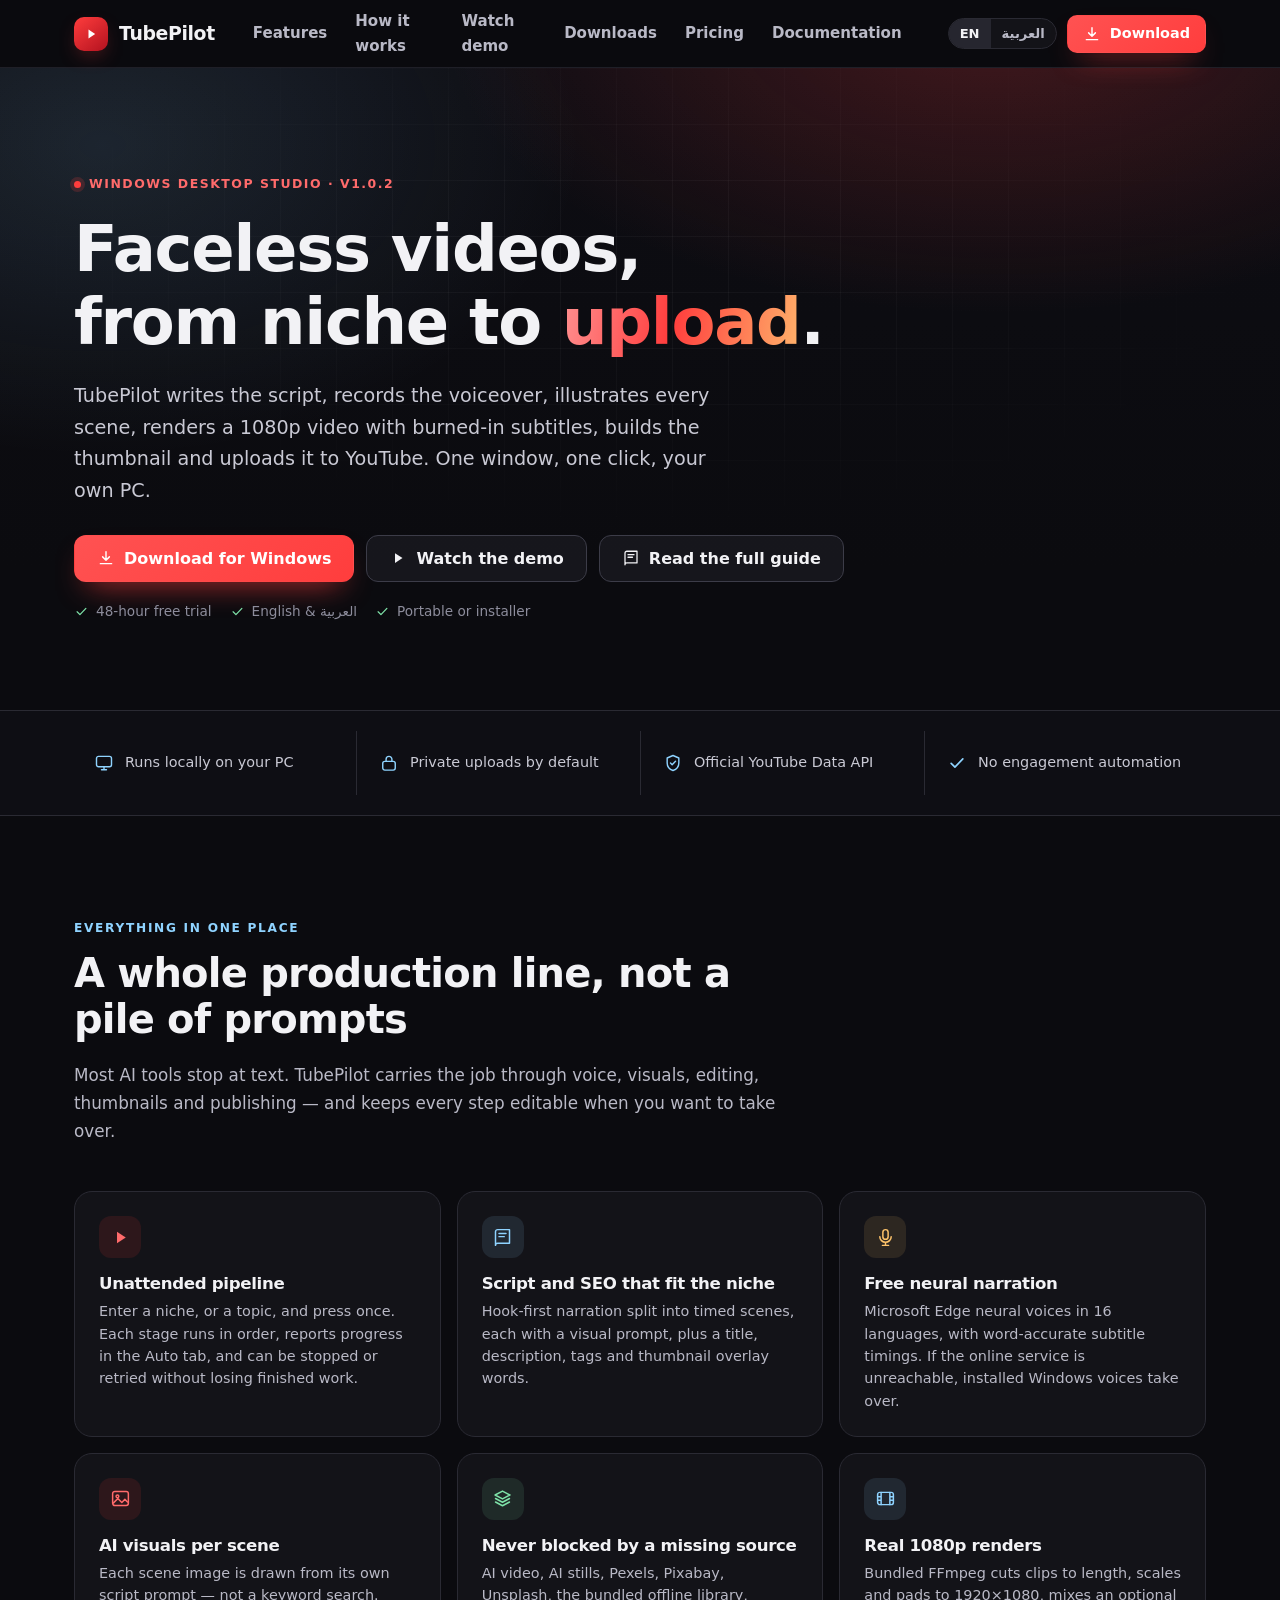
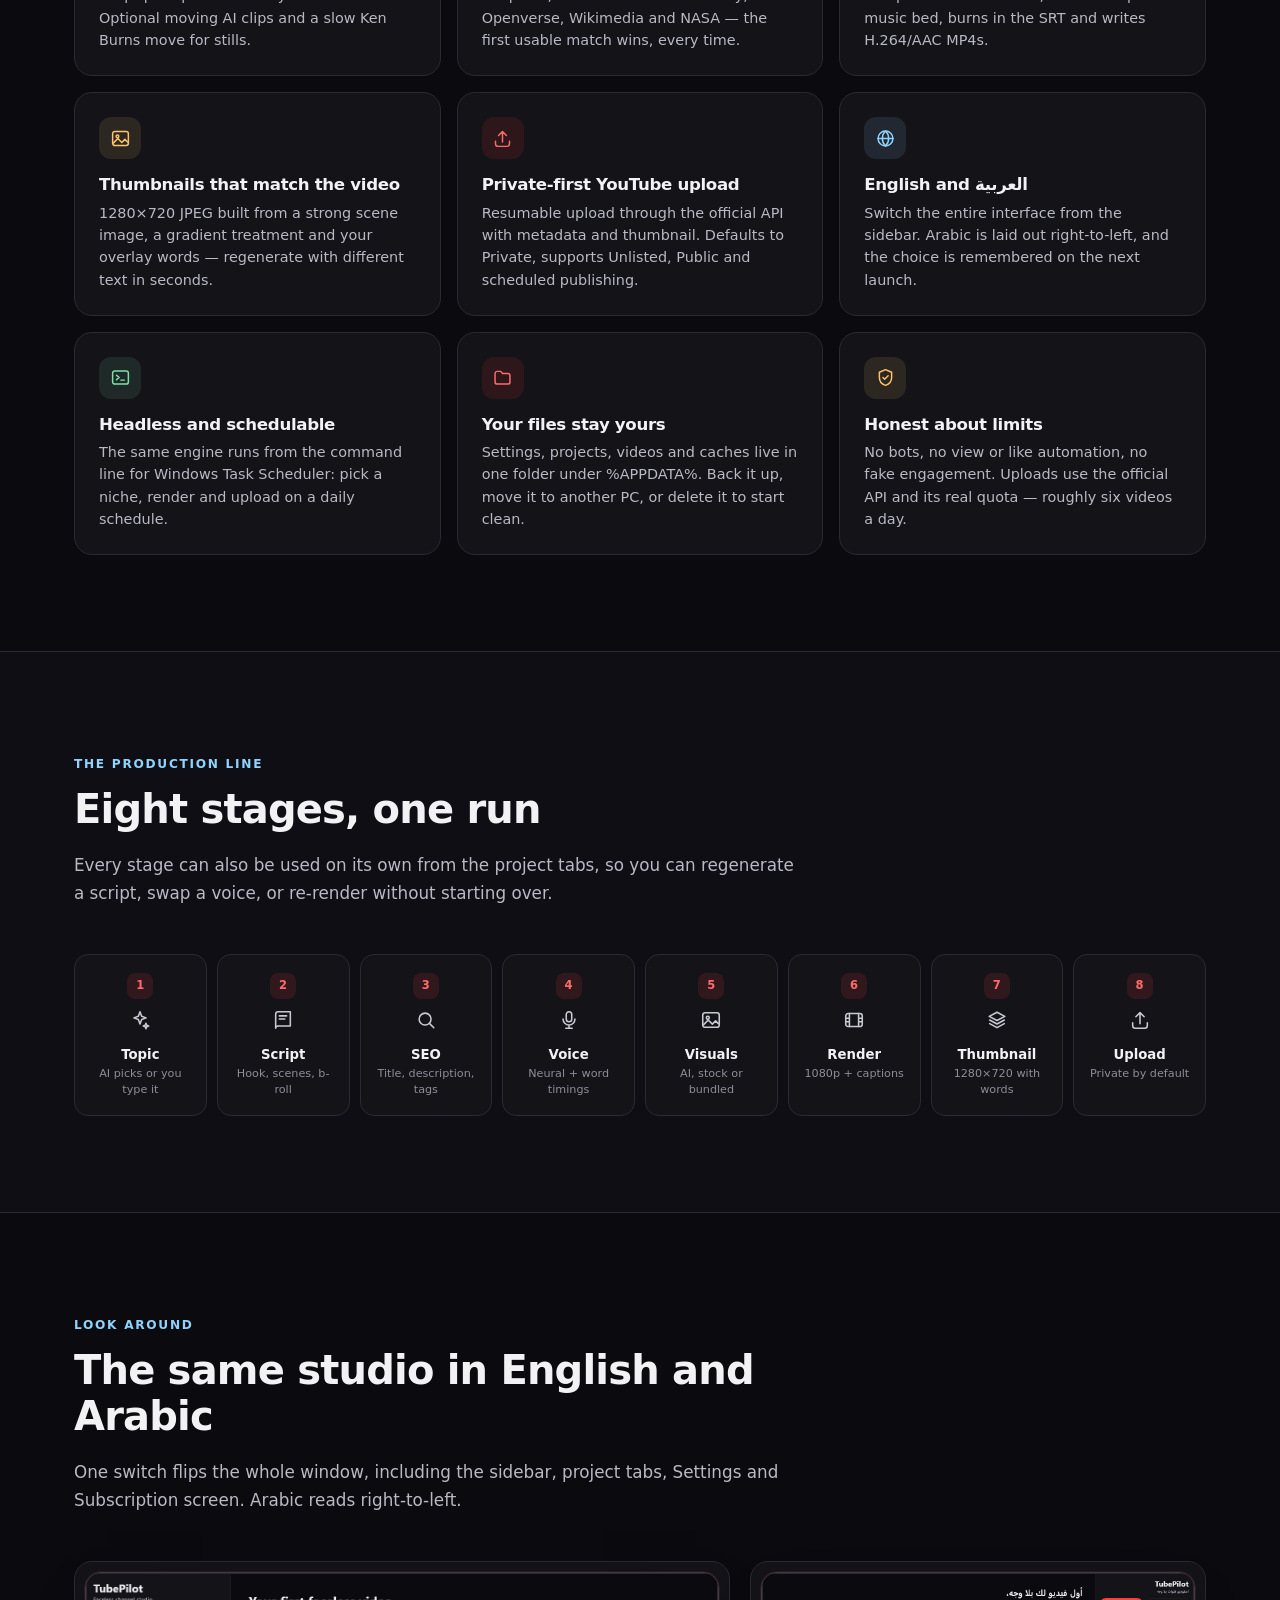
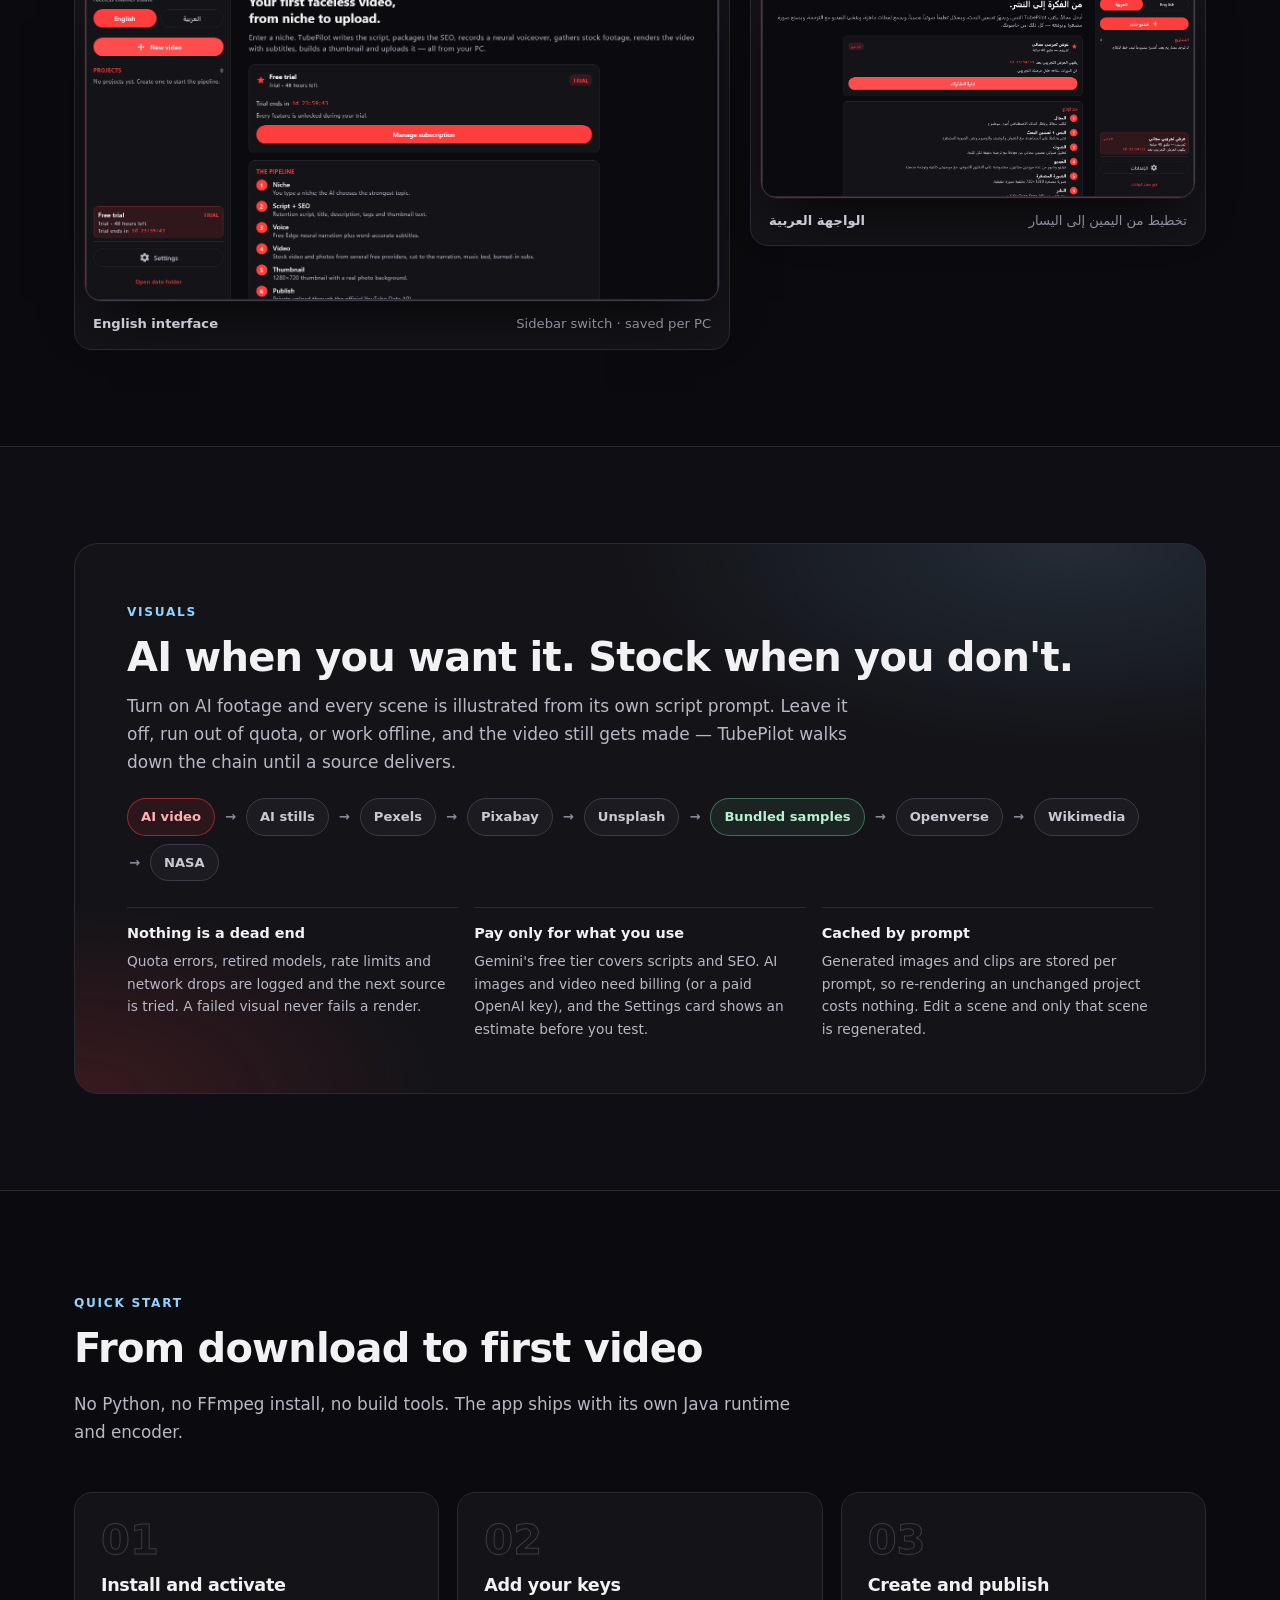
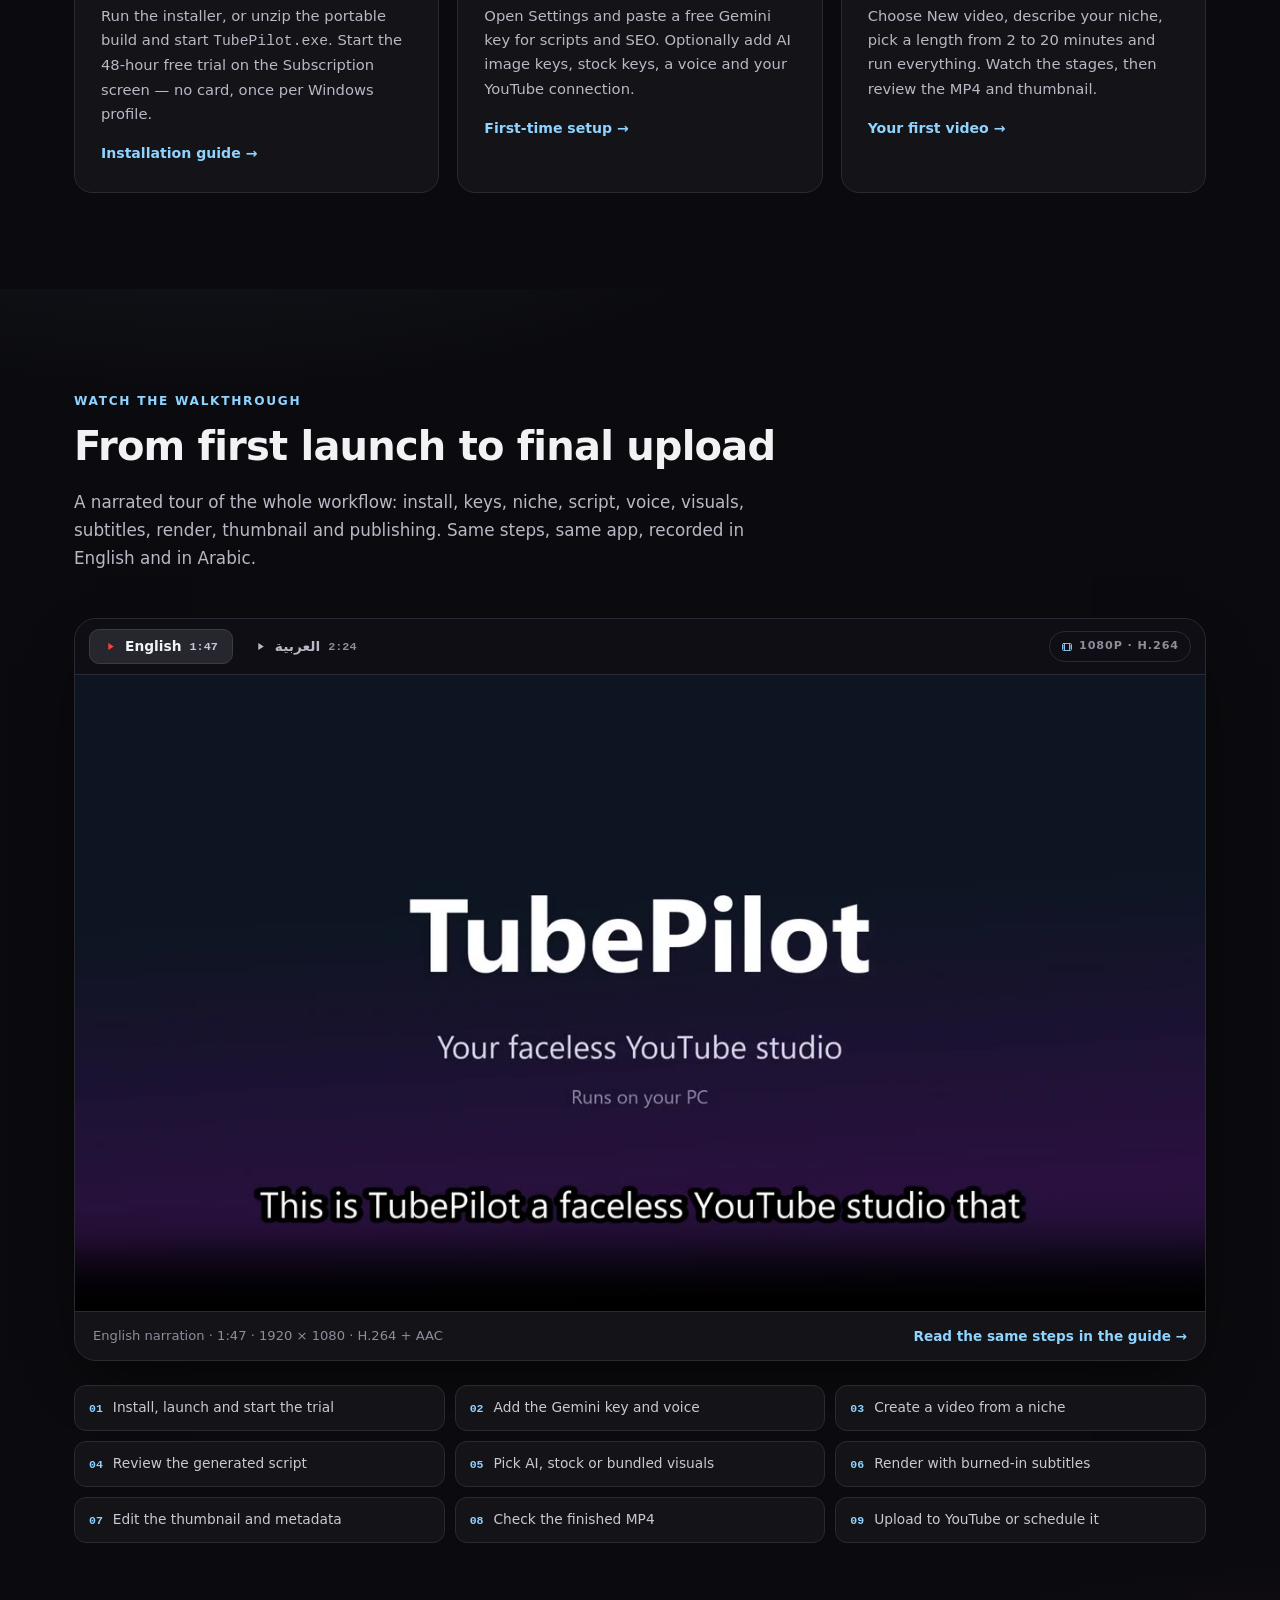
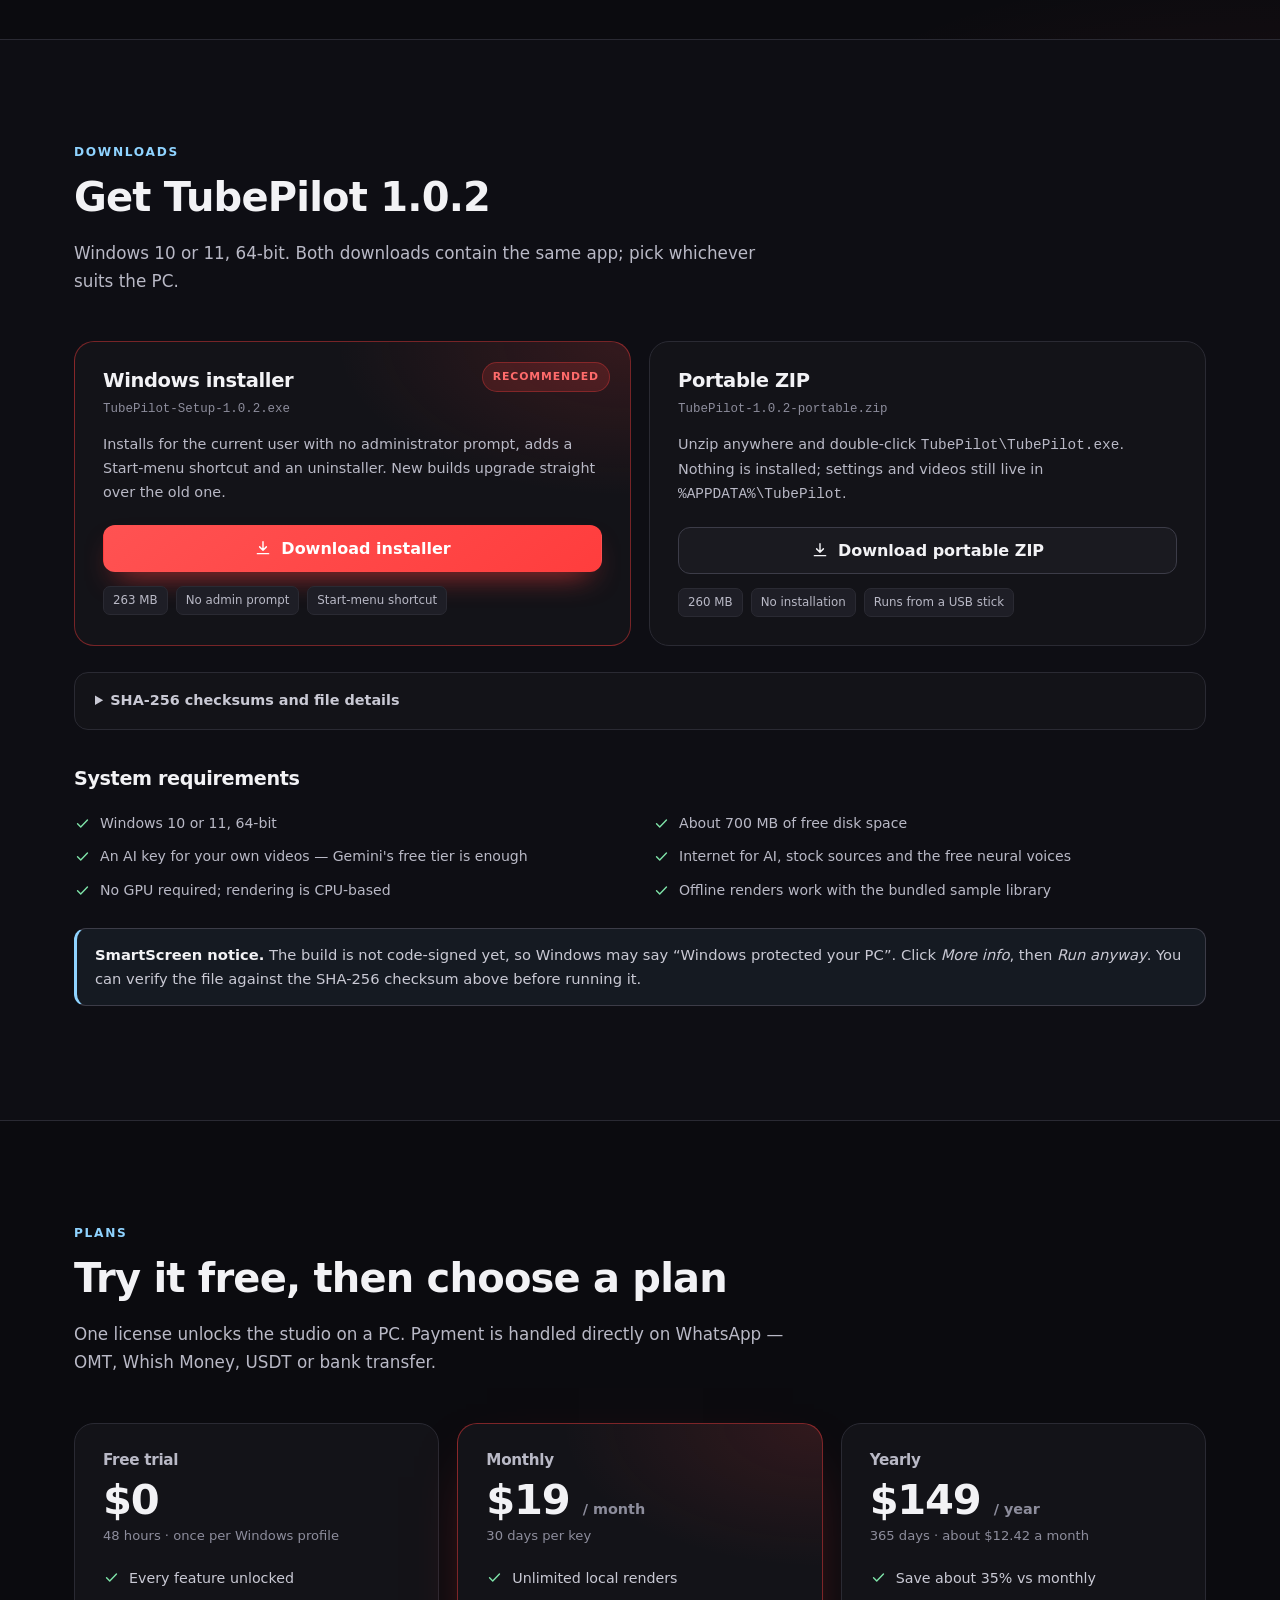
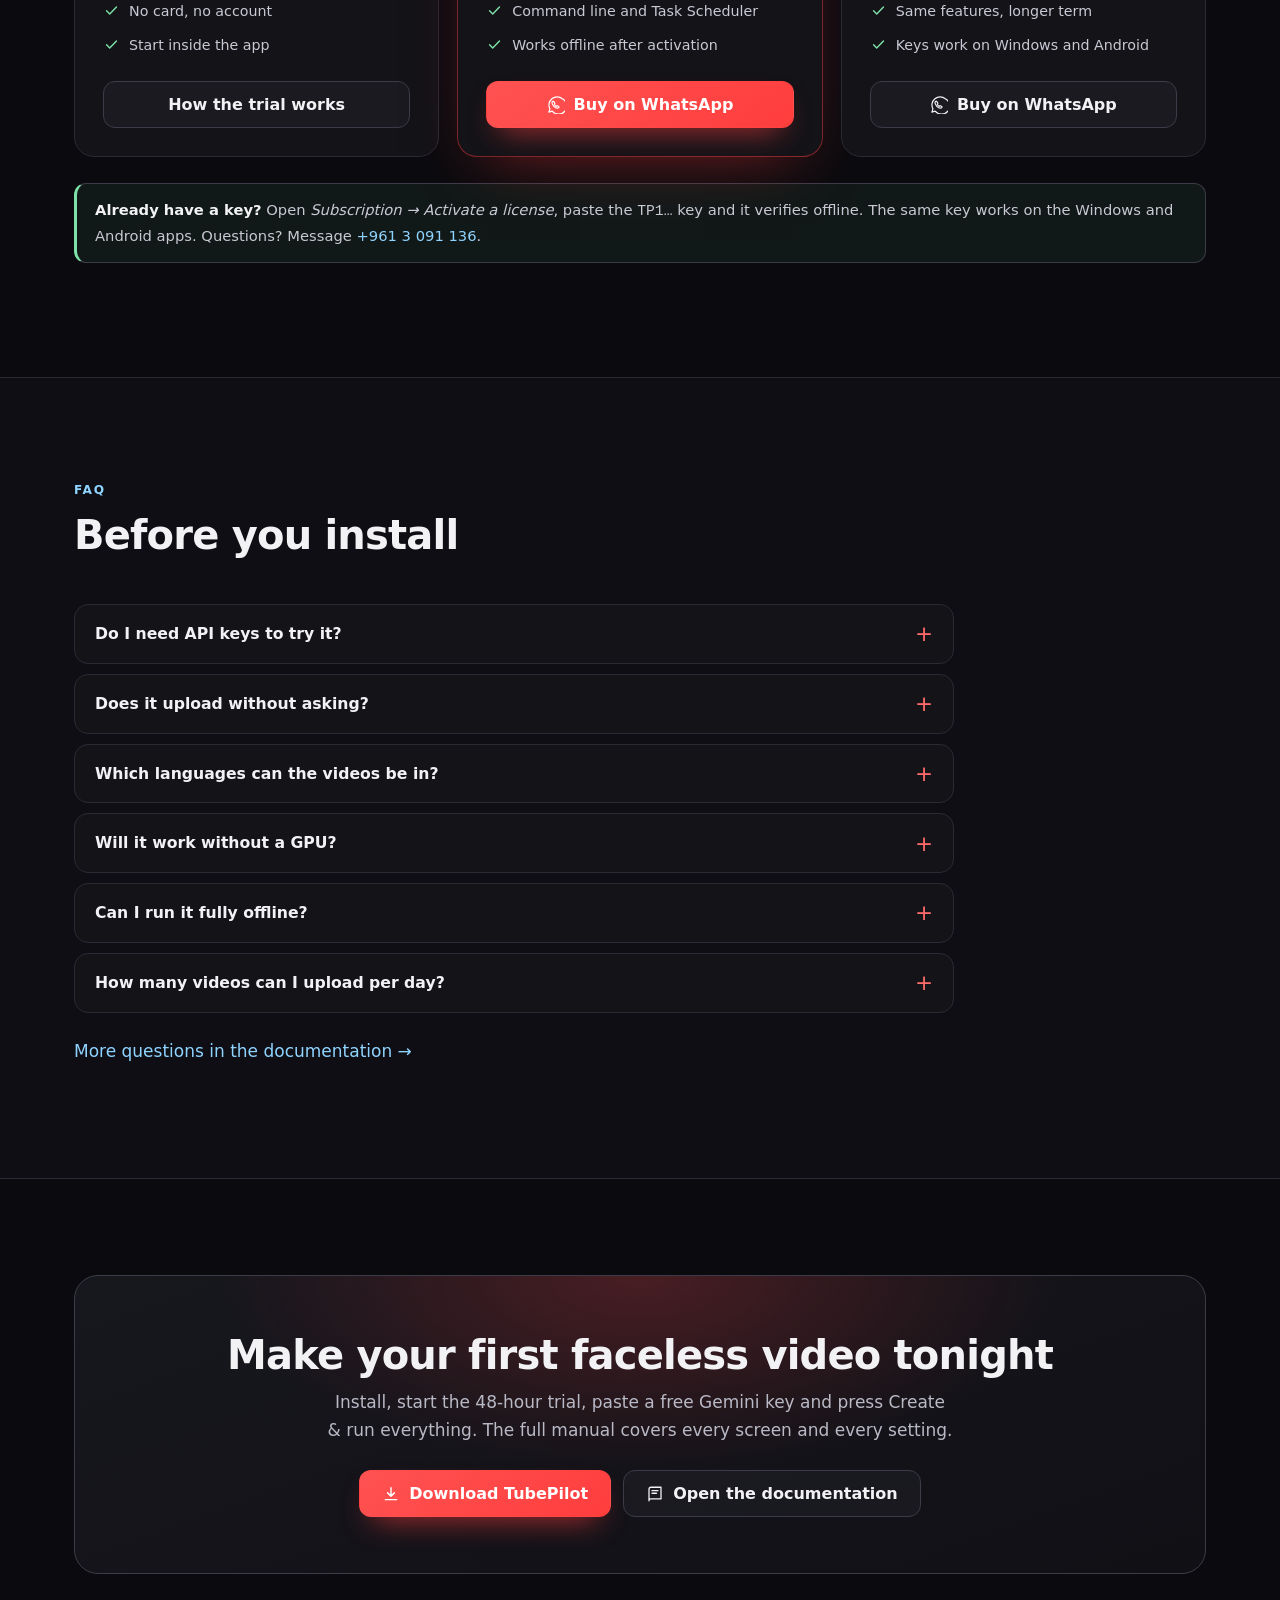
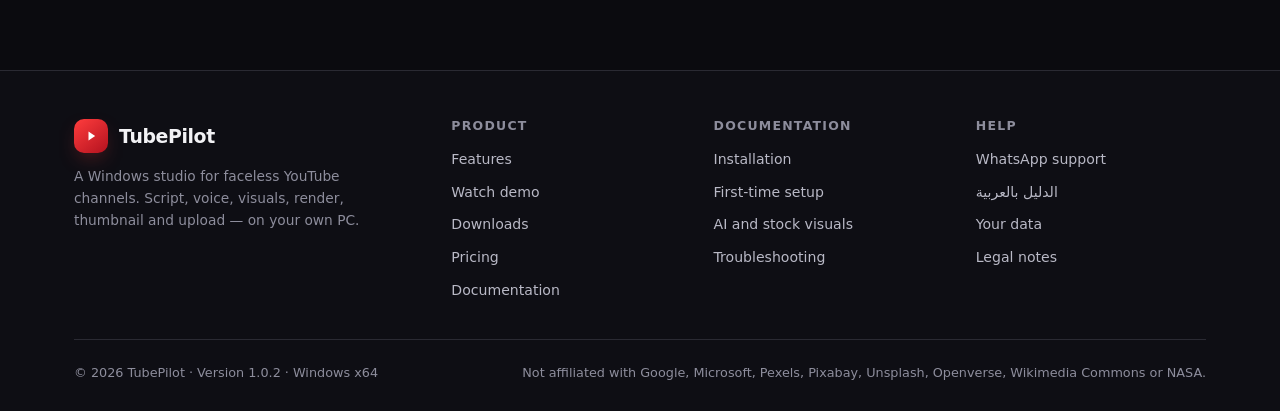
==== commit 5299a541: "Ship TubePilot 1.0.2 with subtitle styling" ====
--- a/index.html
+++ b/index.html
@@ -9,13 +9,14 @@
   <meta property="og:title" content="TubePilot — faceless videos, from niche to upload">
   <meta property="og:description" content="One click runs script, SEO, neural voice, AI or stock visuals, 1080p render, thumbnail and YouTube upload — on your own PC.">
   <meta property="og:type" content="website">
-  <meta property="og:url" content="https://matrixleb.github.io/tubepilot-site/">
-  <meta property="og:image" content="https://matrixleb.github.io/tubepilot-site/assets/social/tubepilot-promo-1200x630.png">
+  <meta property="og:url" content="https://tubepilot-690.netlify.app/">
+  <meta property="og:image" content="https://tubepilot-690.netlify.app/assets/social/tubepilot-promo-1200x630.png">
   <meta property="og:image:width" content="1200">
   <meta property="og:image:height" content="630">
   <meta property="og:image:alt" content="TubePilot promo: a dark studio screen showing the eight-stage video pipeline and a finished 1080p render">
   <meta name="twitter:card" content="summary_large_image">
-  <meta name="twitter:image" content="https://matrixleb.github.io/tubepilot-site/assets/social/tubepilot-promo-1200x630.png">
+  <meta name="twitter:image" content="https://tubepilot-690.netlify.app/assets/social/tubepilot-promo-1200x630.png">
+  <link rel="canonical" href="https://tubepilot-690.netlify.app/">
   <link rel="icon" href="assets/favicon.svg" type="image/svg+xml">
   <link rel="stylesheet" href="assets/styles.css">
 </head>
@@ -159,7 +160,7 @@
     <section class="hero">
       <div class="wrap">
         <div class="hero-copy">
-          <span class="eyebrow">Windows desktop studio · v1.0.1</span>
+          <span class="eyebrow">Windows desktop studio · v1.0.2</span>
           <h1>Faceless videos,<br>from niche to <span class="grad">upload</span>.</h1>
           <p class="hero-lead">
             TubePilot writes the script, records the voiceover, illustrates every scene,
@@ -465,7 +466,7 @@
       <div class="wrap">
         <div class="section-head">
           <span class="section-kicker">Downloads</span>
-          <h2>Get TubePilot 1.0.1</h2>
+          <h2>Get TubePilot 1.0.2</h2>
           <p>Windows 10 or 11, 64-bit. Both downloads contain the same app; pick whichever suits the PC.</p>
           <p class="downloads-total" data-download-total hidden></p>
         </div>
@@ -474,17 +475,17 @@
           <article class="download-card primary">
             <span class="tag">Recommended</span>
             <h3>Windows installer</h3>
-            <div class="file">TubePilot-Setup-1.0.1.exe</div>
+            <div class="file">TubePilot-Setup-1.0.2.exe</div>
             <p>
               Installs for the current user with no administrator prompt, adds a Start-menu
               shortcut and an uninstaller. New builds upgrade straight over the old one.
             </p>
-            <a class="btn btn-primary btn-block" data-download="TubePilot-Setup-1.0.1.exe" href="downloads/TubePilot-Setup-1.0.1.exe" download>
+            <a class="btn btn-primary btn-block" data-download="TubePilot-Setup-1.0.2.exe" href="downloads/TubePilot-Setup-1.0.2.exe" download>
               <svg aria-hidden="true"><use href="#i-download"/></svg>
               Download installer
             </a>
             <div class="download-meta">
-              <span class="download-count" data-download-count="TubePilot-Setup-1.0.1.exe" hidden></span>
+              <span class="download-count" data-download-count="TubePilot-Setup-1.0.2.exe" hidden></span>
               <span>263 MB</span>
               <span>No admin prompt</span>
               <span>Start-menu shortcut</span>
@@ -493,17 +494,17 @@
 
           <article class="download-card">
             <h3>Portable ZIP</h3>
-            <div class="file">TubePilot-1.0.1-portable.zip</div>
+            <div class="file">TubePilot-1.0.2-portable.zip</div>
             <p>
               Unzip anywhere and double-click <code>TubePilot\TubePilot.exe</code>. Nothing is
               installed; settings and videos still live in <code>%APPDATA%\TubePilot</code>.
             </p>
-            <a class="btn btn-ghost btn-block" data-download="TubePilot-1.0.1-portable.zip" href="downloads/TubePilot-1.0.1-portable.zip" download>
+            <a class="btn btn-ghost btn-block" data-download="TubePilot-1.0.2-portable.zip" href="downloads/TubePilot-1.0.2-portable.zip" download>
               <svg aria-hidden="true"><use href="#i-download"/></svg>
               Download portable ZIP
             </a>
             <div class="download-meta">
-              <span class="download-count" data-download-count="TubePilot-1.0.1-portable.zip" hidden></span>
+              <span class="download-count" data-download-count="TubePilot-1.0.2-portable.zip" hidden></span>
               <span>260 MB</span>
               <span>No installation</span>
               <span>Runs from a USB stick</span>
@@ -514,16 +515,16 @@
         <details class="hash-box">
           <summary>SHA-256 checksums and file details</summary>
           <div class="hash-row">
-            <span>TubePilot-Setup-1.0.1.exe · 275,386,368 bytes</span>
-            <code>7726389fd070f2af85ebcbfb9d5703a56bfd0004b124be18b925a9f6328ce86f</code>
+            <span>TubePilot-Setup-1.0.2.exe · 275,415,040 bytes</span>
+            <code>ec520708021e37e83fc5fd27042e5a2e67481a549e3b469056dc057103dbc8e8</code>
           </div>
           <div class="hash-row">
-            <span>TubePilot-1.0.1-portable.zip · 272,951,995 bytes</span>
-            <code>3c795f26a4ea9cb54aa77de3905d16f35b4a5d66b12665bff325c67ef490b613</code>
+            <span>TubePilot-1.0.2-portable.zip · 272,983,270 bytes</span>
+            <code>f029eaeaebccc4f60ea1bb2d0c5d8314087084750a0fe453af44170cac6088c5</code>
           </div>
           <div class="hash-row">
             <span>Verify in PowerShell</span>
-            <code>Get-FileHash .\TubePilot-Setup-1.0.1.exe -Algorithm SHA256</code>
+            <code>Get-FileHash .\TubePilot-Setup-1.0.2.exe -Algorithm SHA256</code>
           </div>
           <div class="hash-row">
             <span>More files</span>
@@ -734,13 +735,13 @@
         </div>
       </div>
       <div class="footer-bottom">
-        <p>© <span id="year">2026</span> TubePilot · Version 1.0.1 · Windows x64</p>
+        <p>© <span id="year">2026</span> TubePilot · Version 1.0.2 · Windows x64</p>
         <p>Not affiliated with Google, Microsoft, Pexels, Pixabay, Unsplash, Openverse, Wikimedia Commons or NASA.</p>
       </div>
     </div>
   </footer>
 
-  <script src="assets/downloads.js?v=1.0.1"></script>
-  <script src="assets/site.js?v=1.0.1"></script>
+  <script src="assets/downloads.js?v=1.0.2"></script>
+  <script src="assets/site.js?v=1.0.2"></script>
 </body>
 </html>
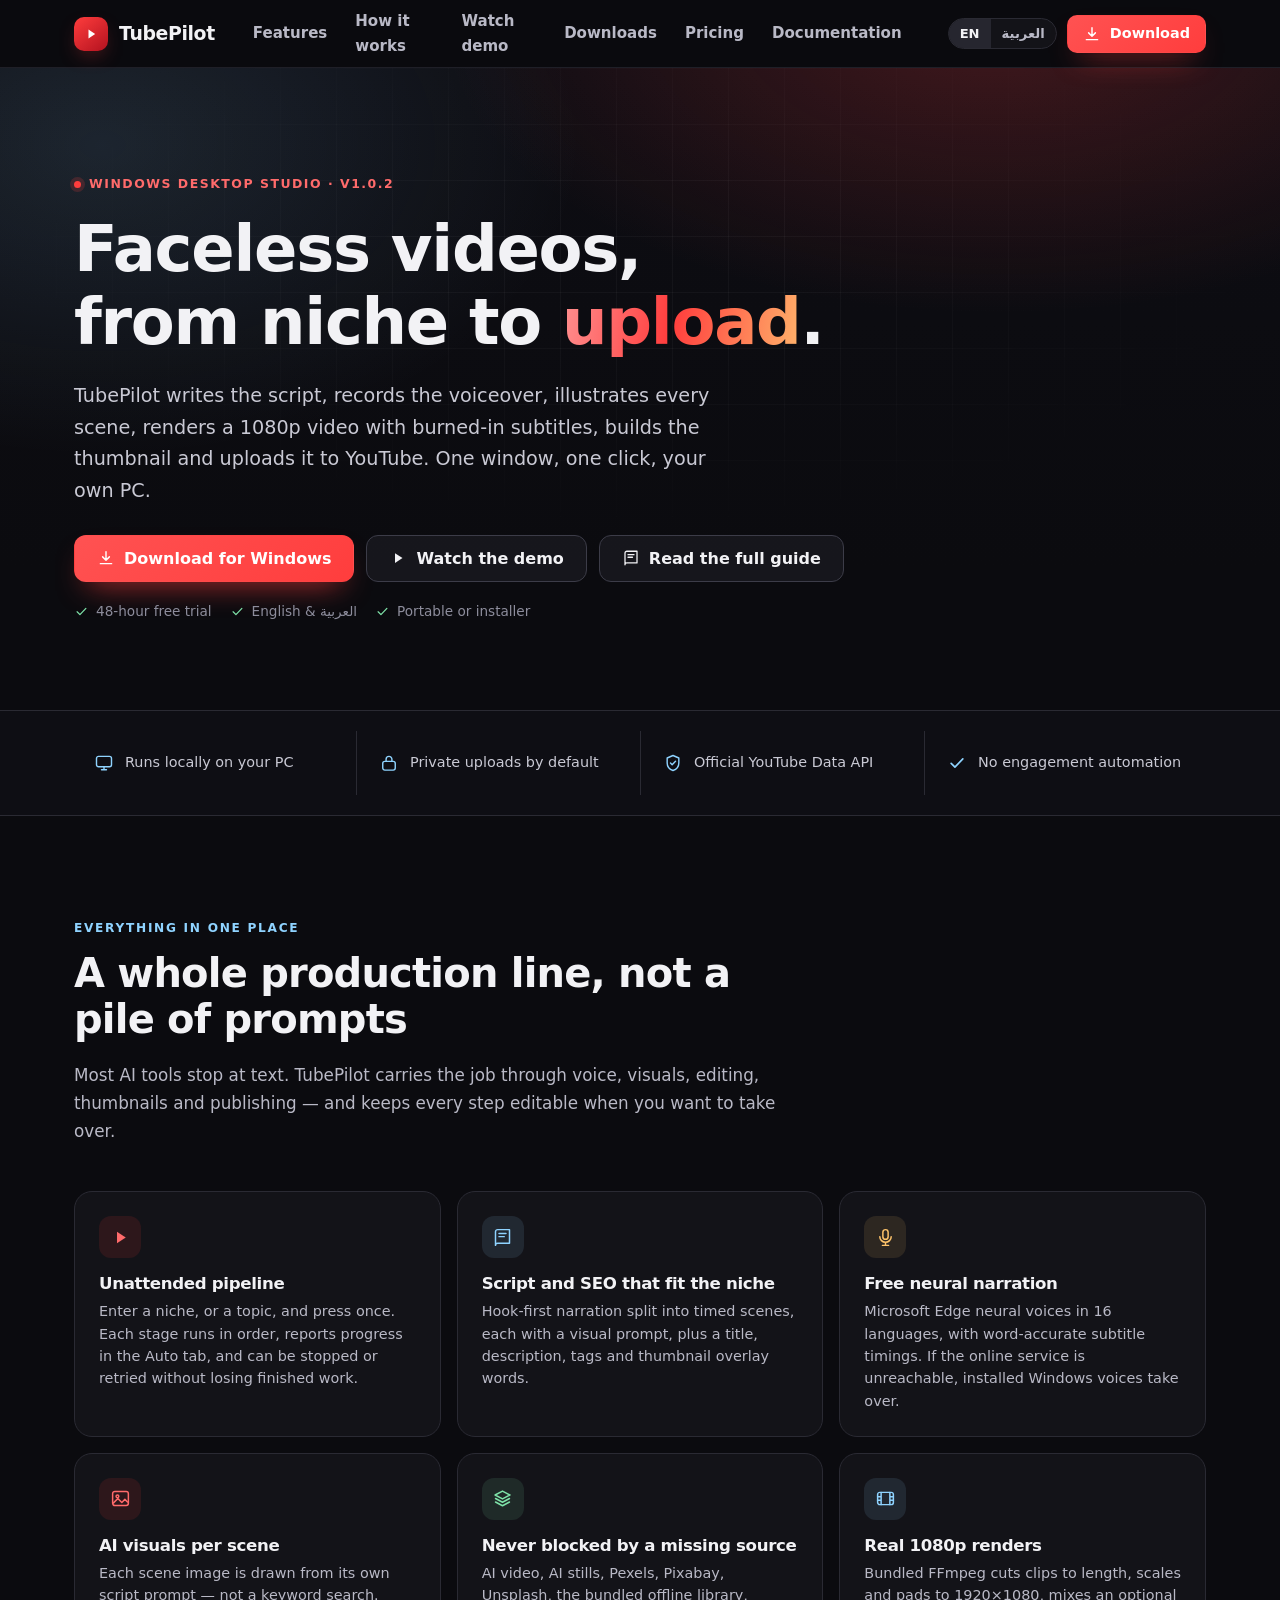
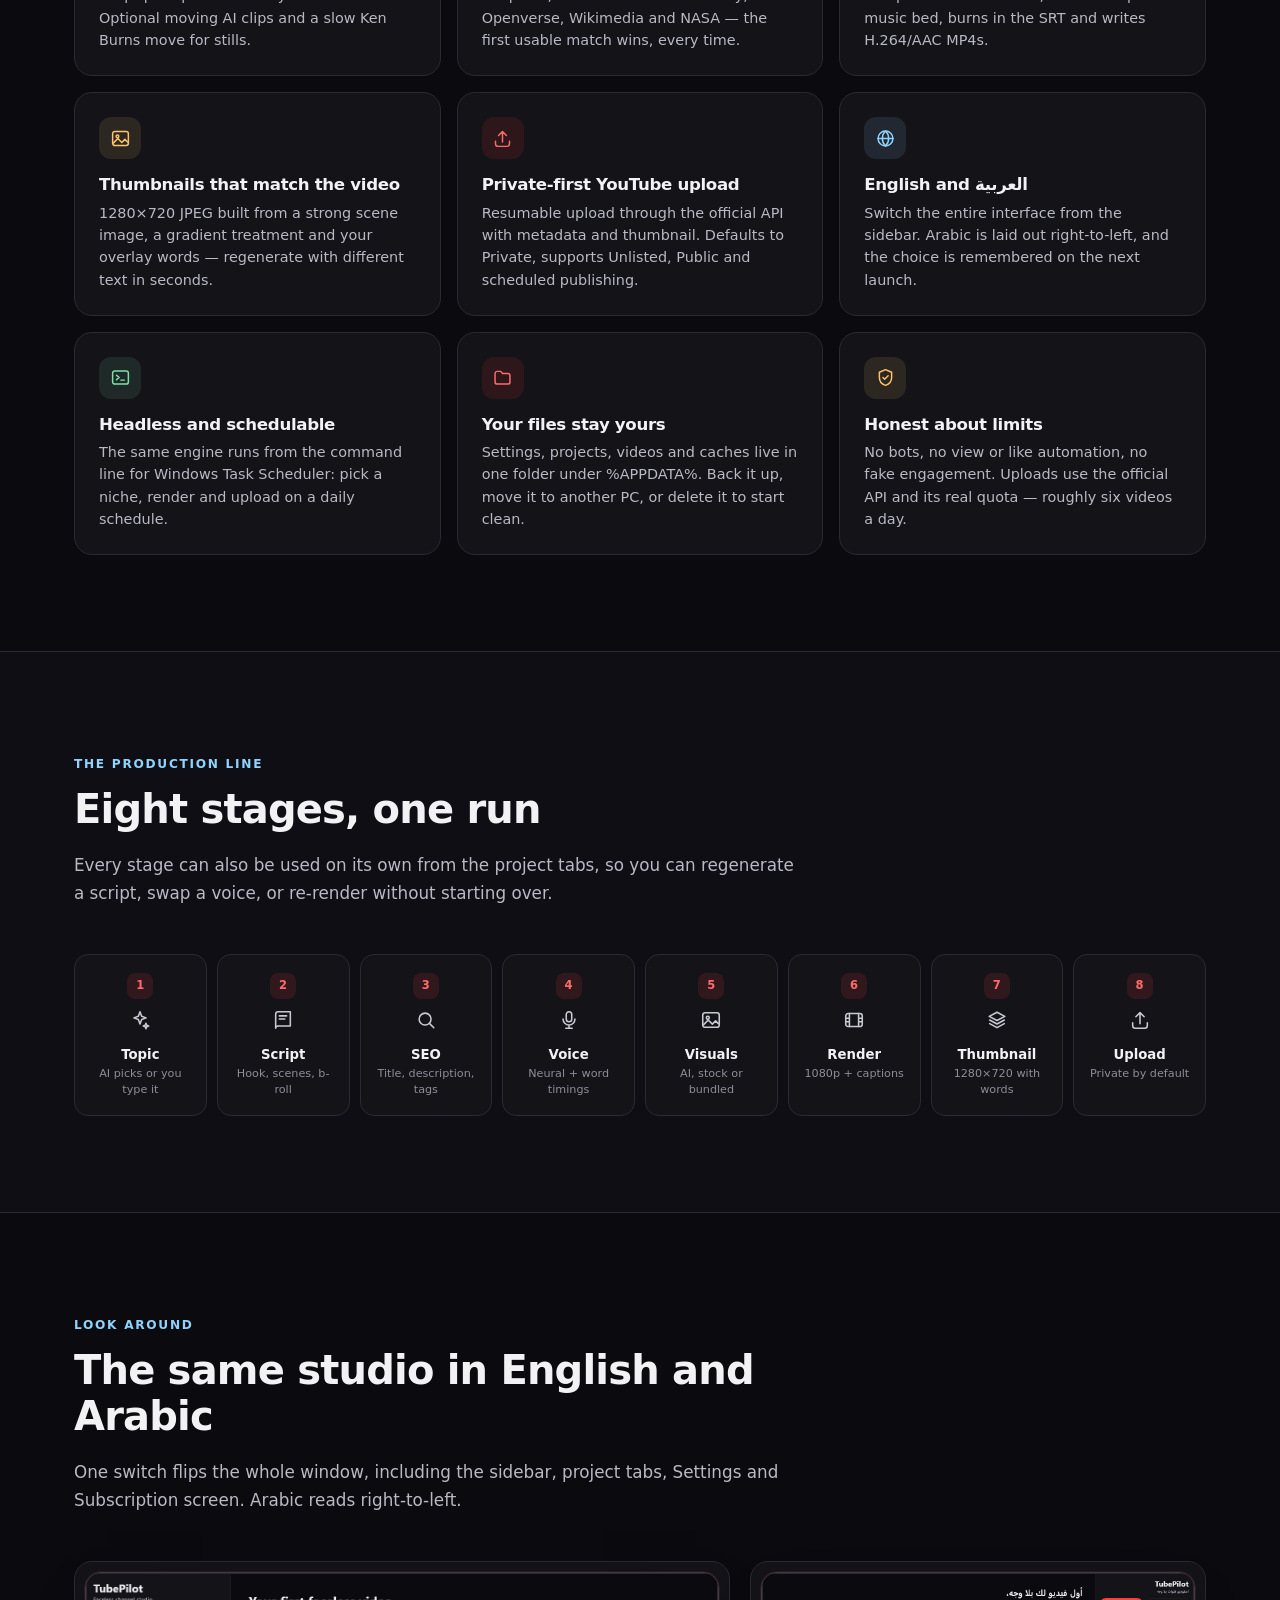
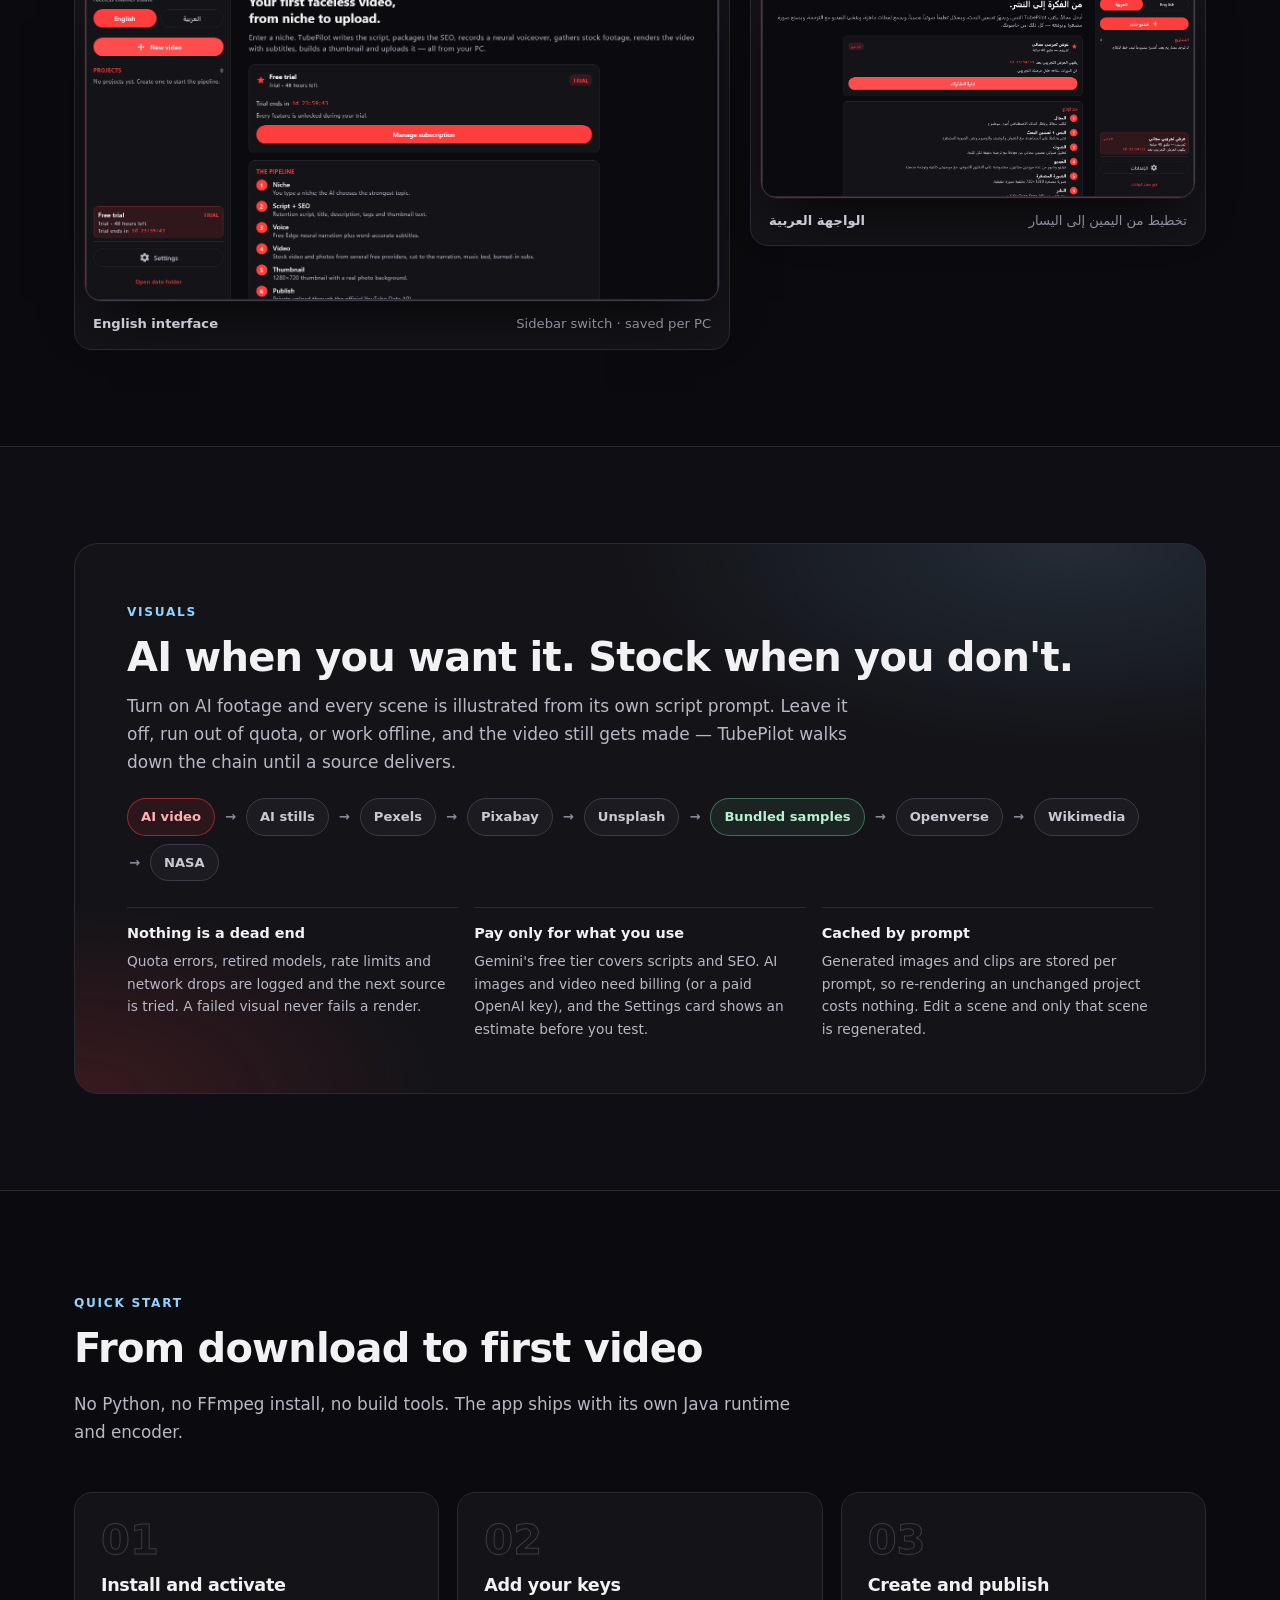
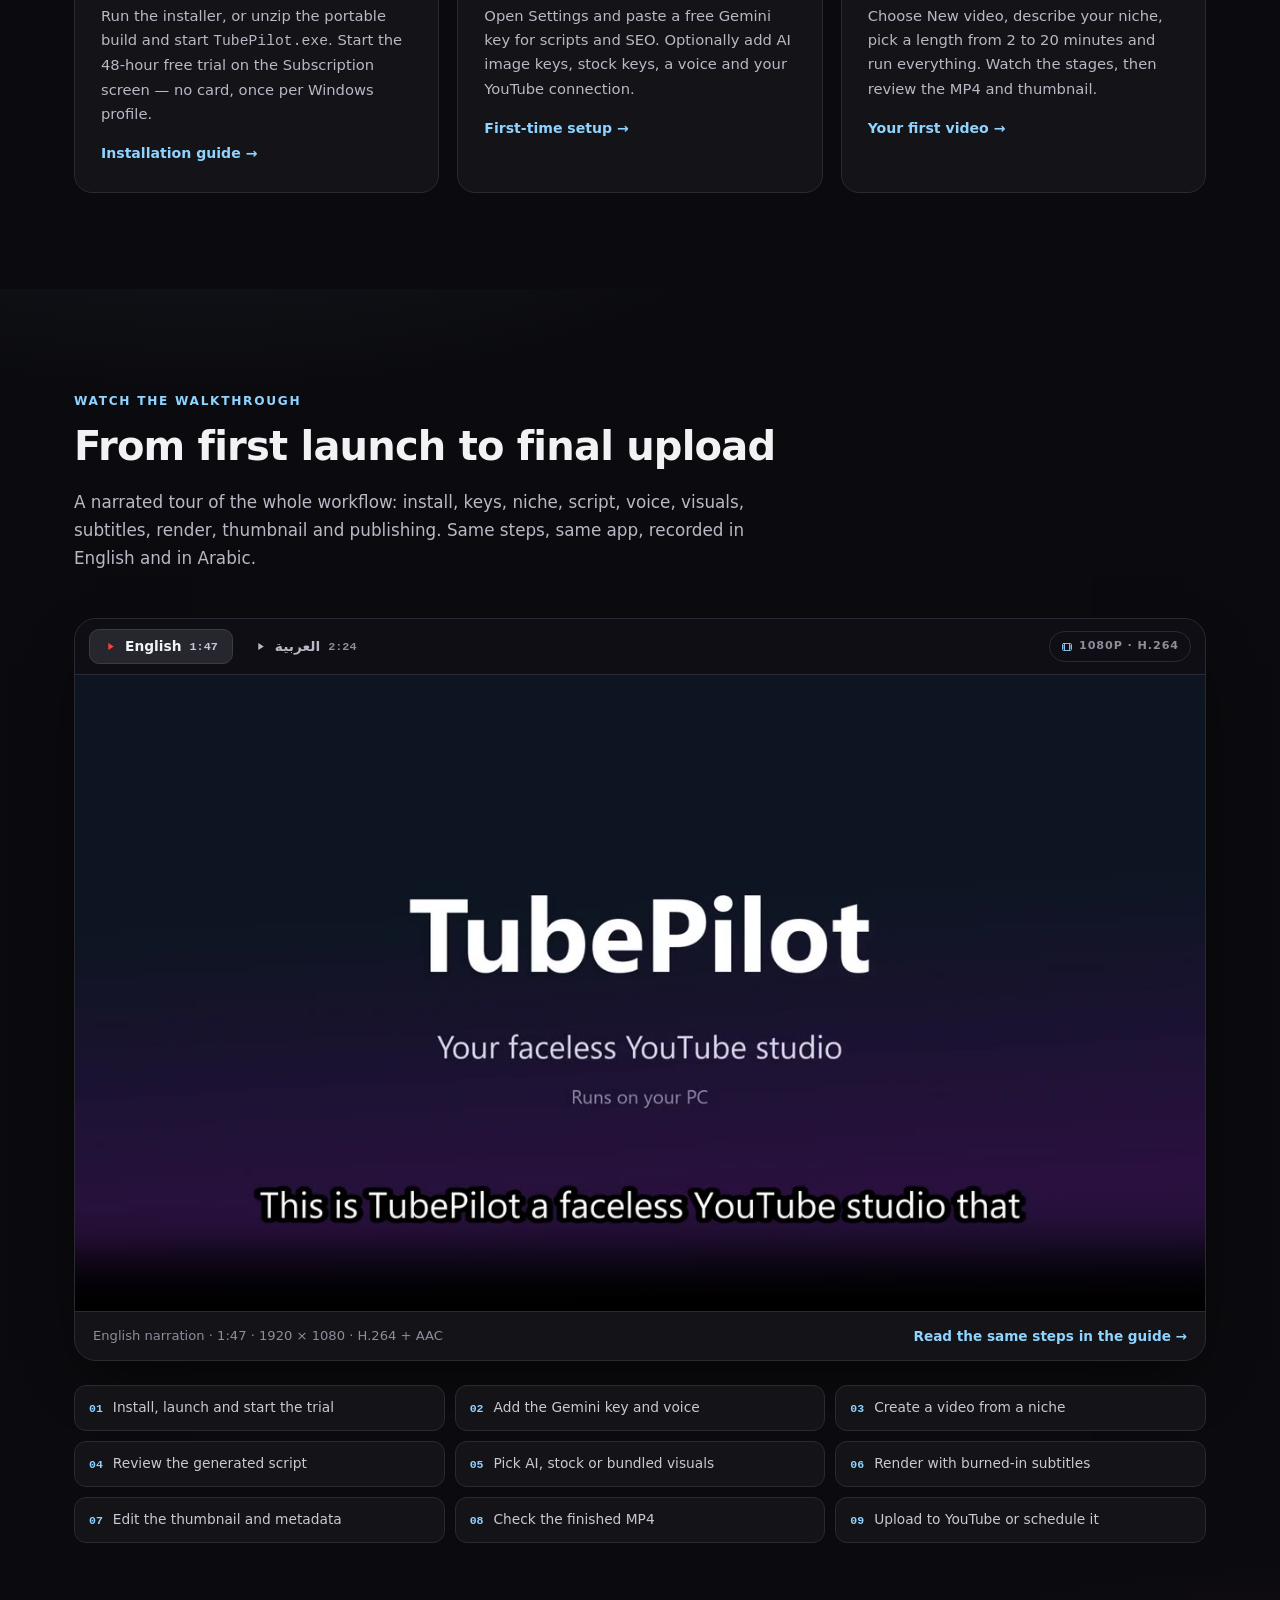
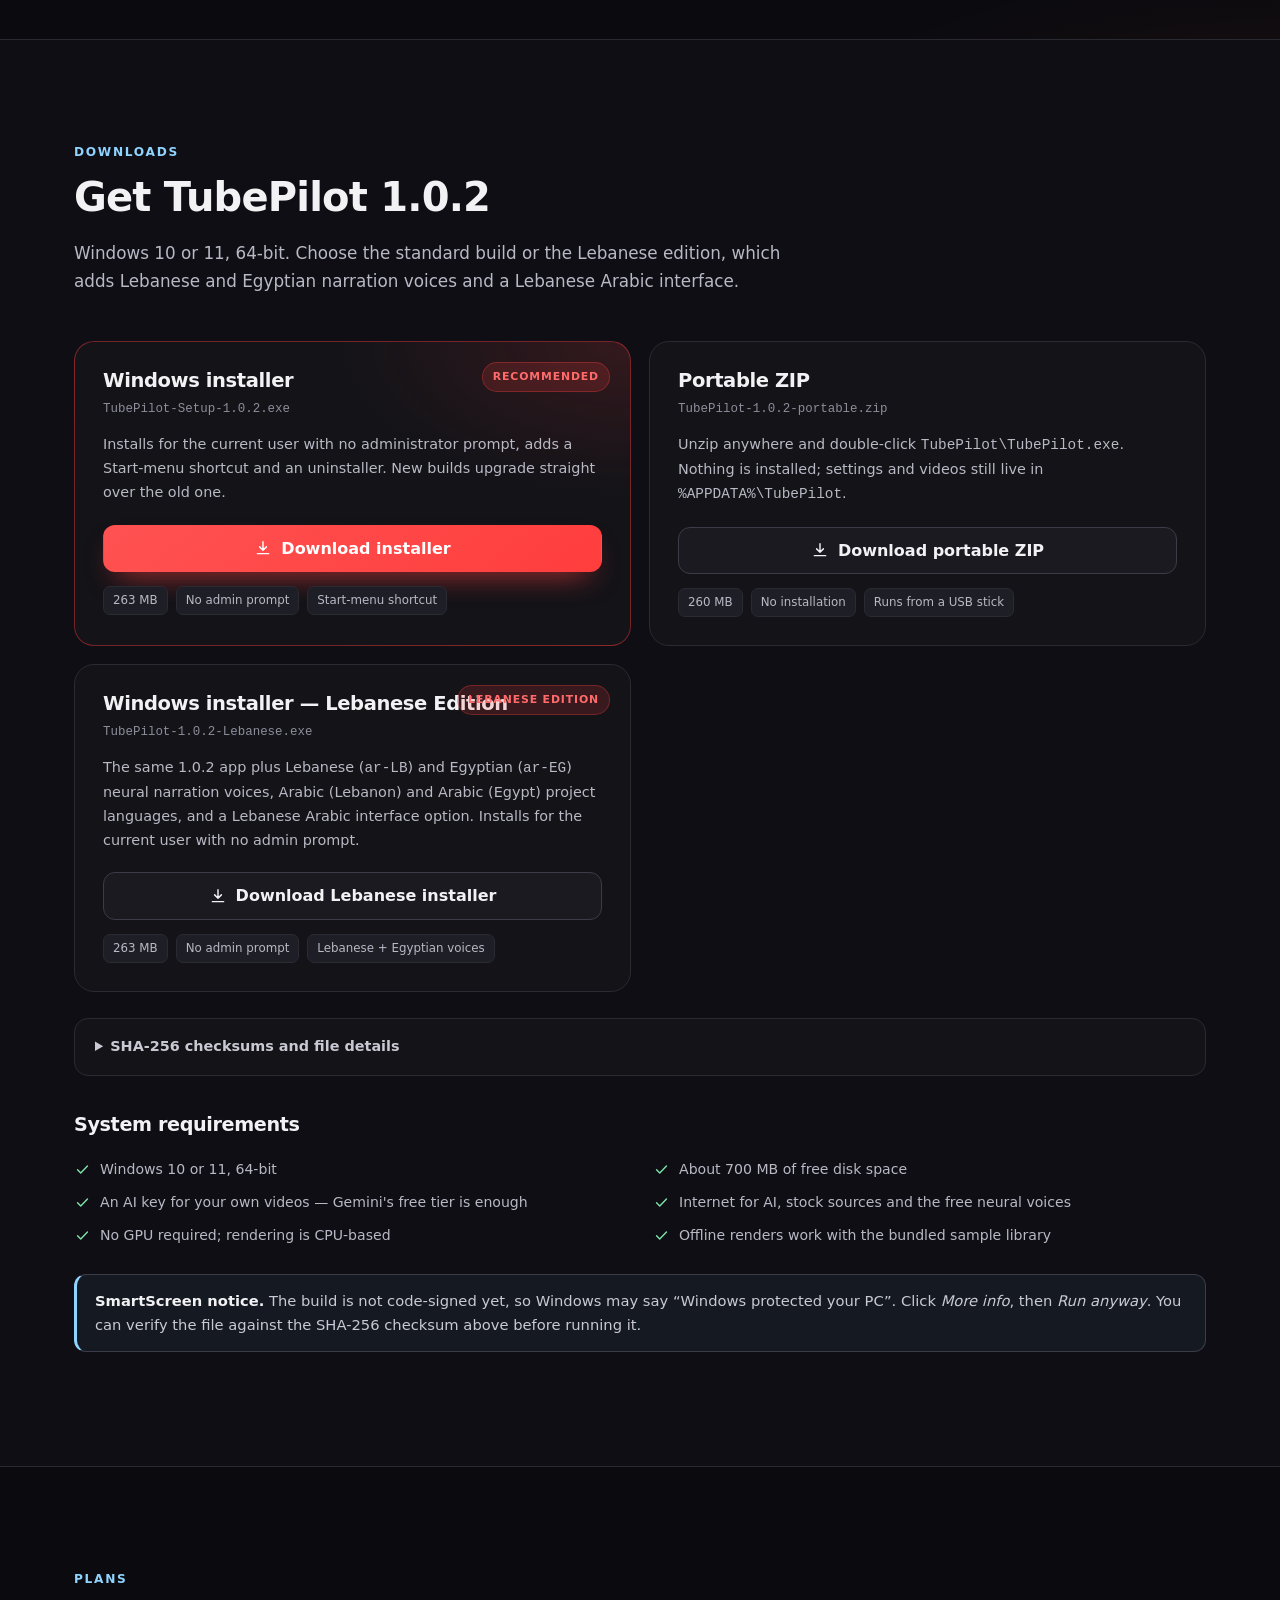
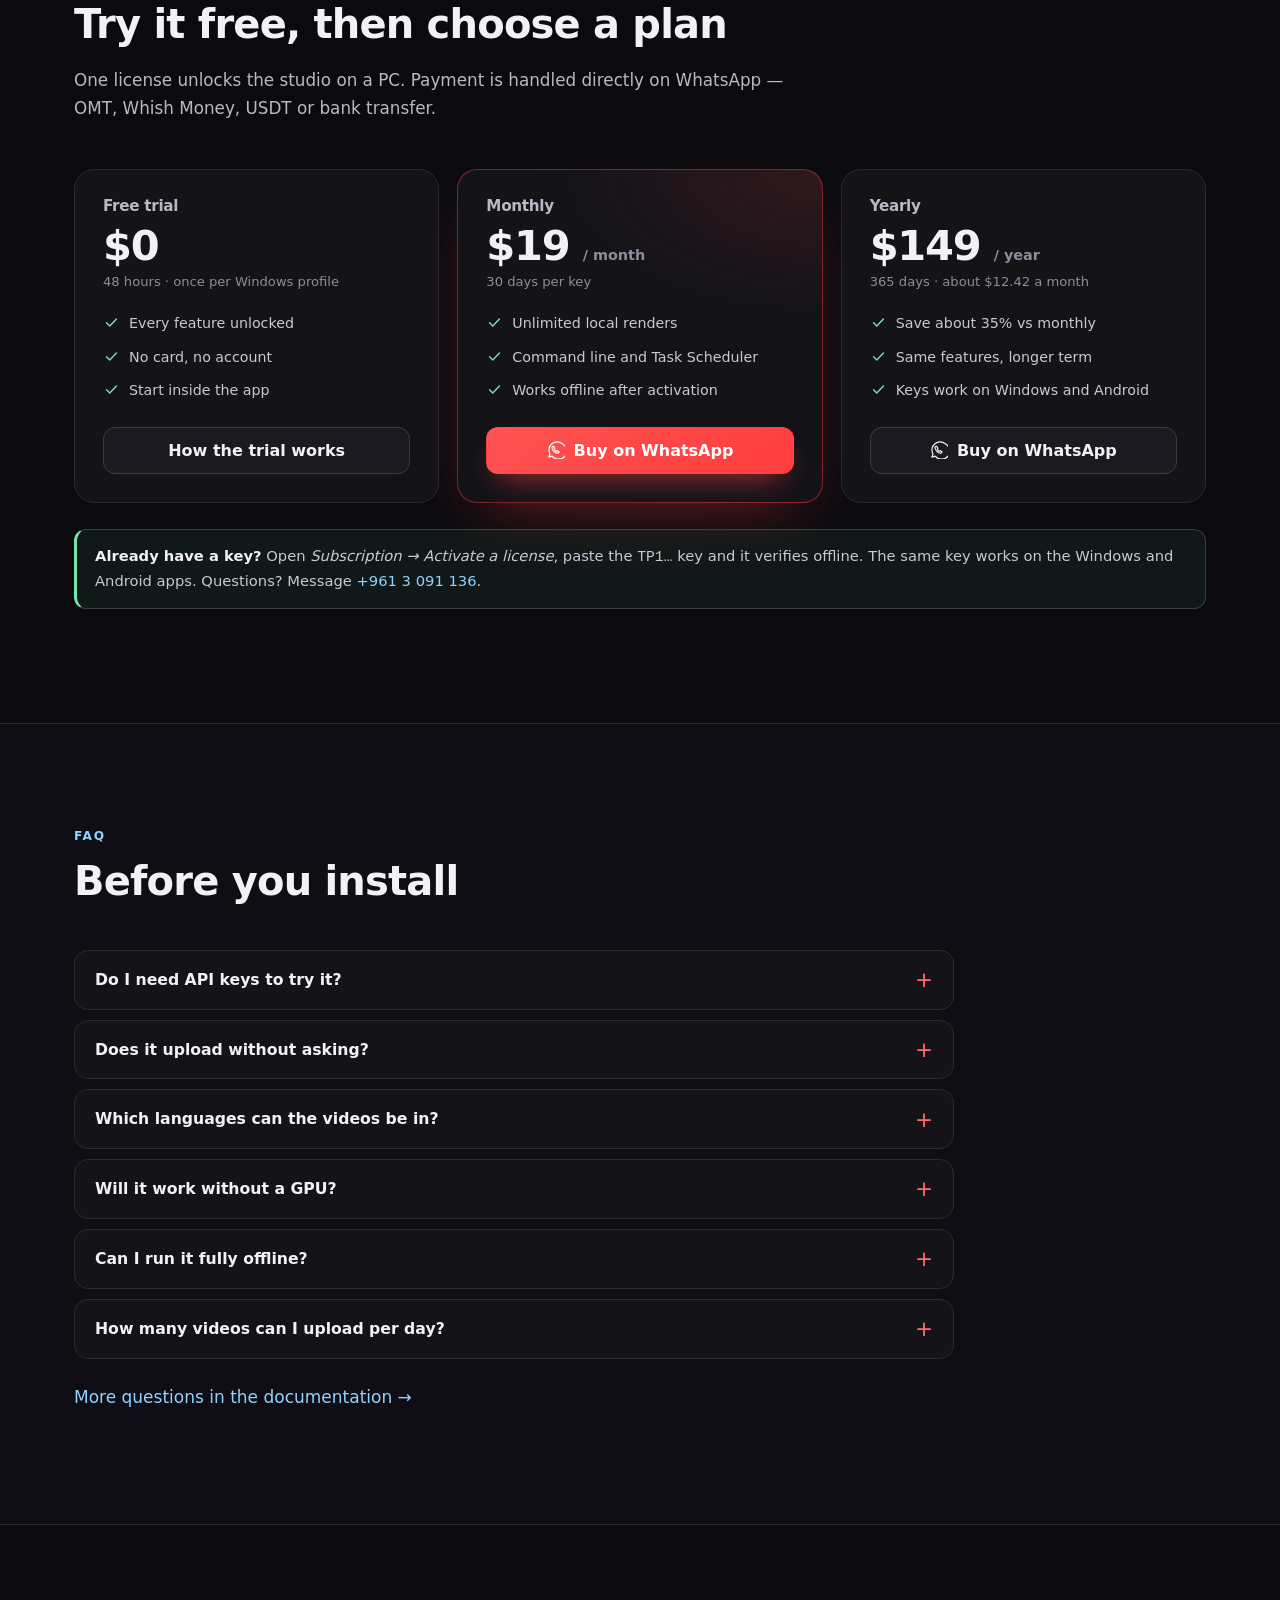
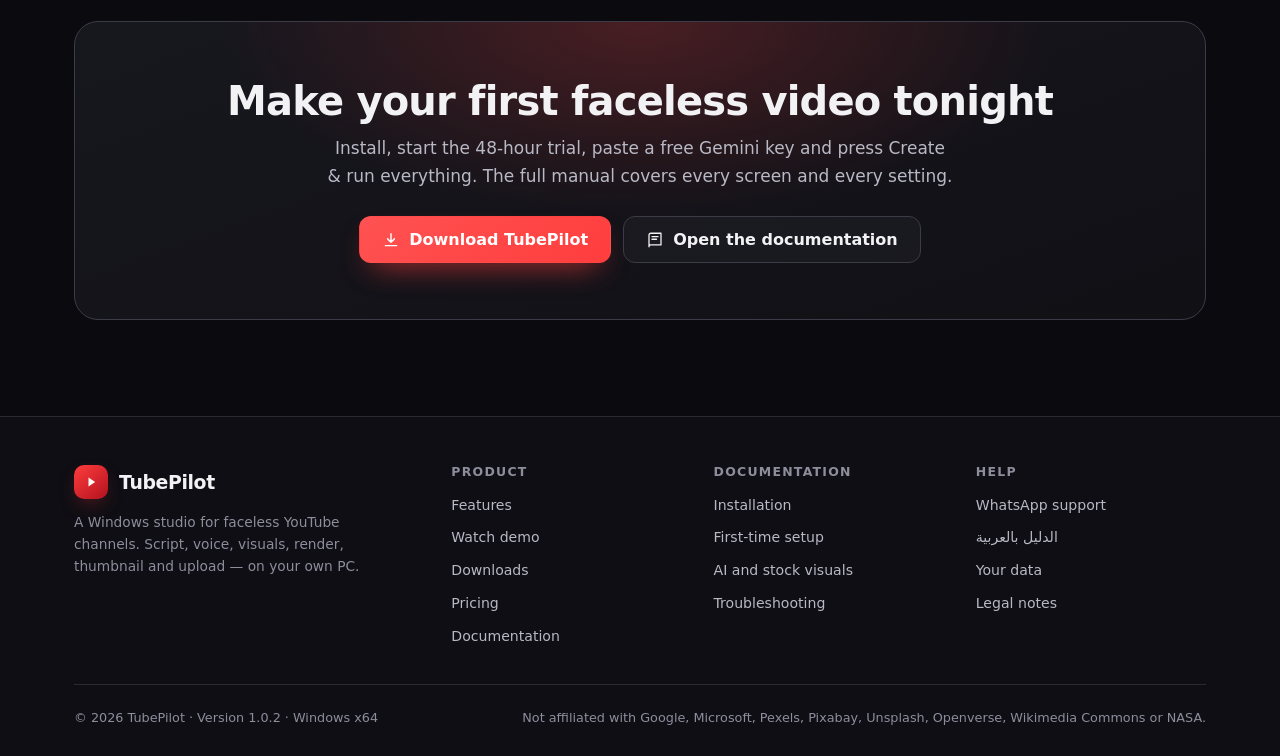
==== commit eb398ffd: "Add Lebanese edition installer download option" ====
--- a/index.html
+++ b/index.html
@@ -467,7 +467,7 @@
         <div class="section-head">
           <span class="section-kicker">Downloads</span>
           <h2>Get TubePilot 1.0.2</h2>
-          <p>Windows 10 or 11, 64-bit. Both downloads contain the same app; pick whichever suits the PC.</p>
+          <p>Windows 10 or 11, 64-bit. Choose the standard build or the Lebanese edition, which adds Lebanese and Egyptian narration voices and a Lebanese Arabic interface.</p>
           <p class="downloads-total" data-download-total hidden></p>
         </div>
 
@@ -510,6 +510,27 @@
               <span>Runs from a USB stick</span>
             </div>
           </article>
+
+          <article class="download-card">
+            <span class="tag">Lebanese edition</span>
+            <h3>Windows installer — Lebanese Edition</h3>
+            <div class="file">TubePilot-1.0.2-Lebanese.exe</div>
+            <p>
+              The same 1.0.2 app plus Lebanese (<code>ar-LB</code>) and Egyptian (<code>ar-EG</code>)
+              neural narration voices, Arabic (Lebanon) and Arabic (Egypt) project languages, and a
+              Lebanese Arabic interface option. Installs for the current user with no admin prompt.
+            </p>
+            <a class="btn btn-ghost btn-block" data-download="TubePilot-1.0.2-Lebanese.exe" href="downloads/TubePilot-1.0.2-Lebanese.exe" download>
+              <svg aria-hidden="true"><use href="#i-download"/></svg>
+              Download Lebanese installer
+            </a>
+            <div class="download-meta">
+              <span class="download-count" data-download-count="TubePilot-1.0.2-Lebanese.exe" hidden></span>
+              <span>263 MB</span>
+              <span>No admin prompt</span>
+              <span>Lebanese + Egyptian voices</span>
+            </div>
+          </article>
         </div>
 
         <details class="hash-box">
@@ -521,6 +542,10 @@
           <div class="hash-row">
             <span>TubePilot-1.0.2-portable.zip · 272,983,270 bytes</span>
             <code>f029eaeaebccc4f60ea1bb2d0c5d8314087084750a0fe453af44170cac6088c5</code>
+          </div>
+          <div class="hash-row">
+            <span>TubePilot-1.0.2-Lebanese.exe · 275,419,136 bytes</span>
+            <code>3dc5dddf3278aba7096968195582e41eb7103baca763307f2456e0b0ea0f40c4</code>
           </div>
           <div class="hash-row">
             <span>Verify in PowerShell</span>
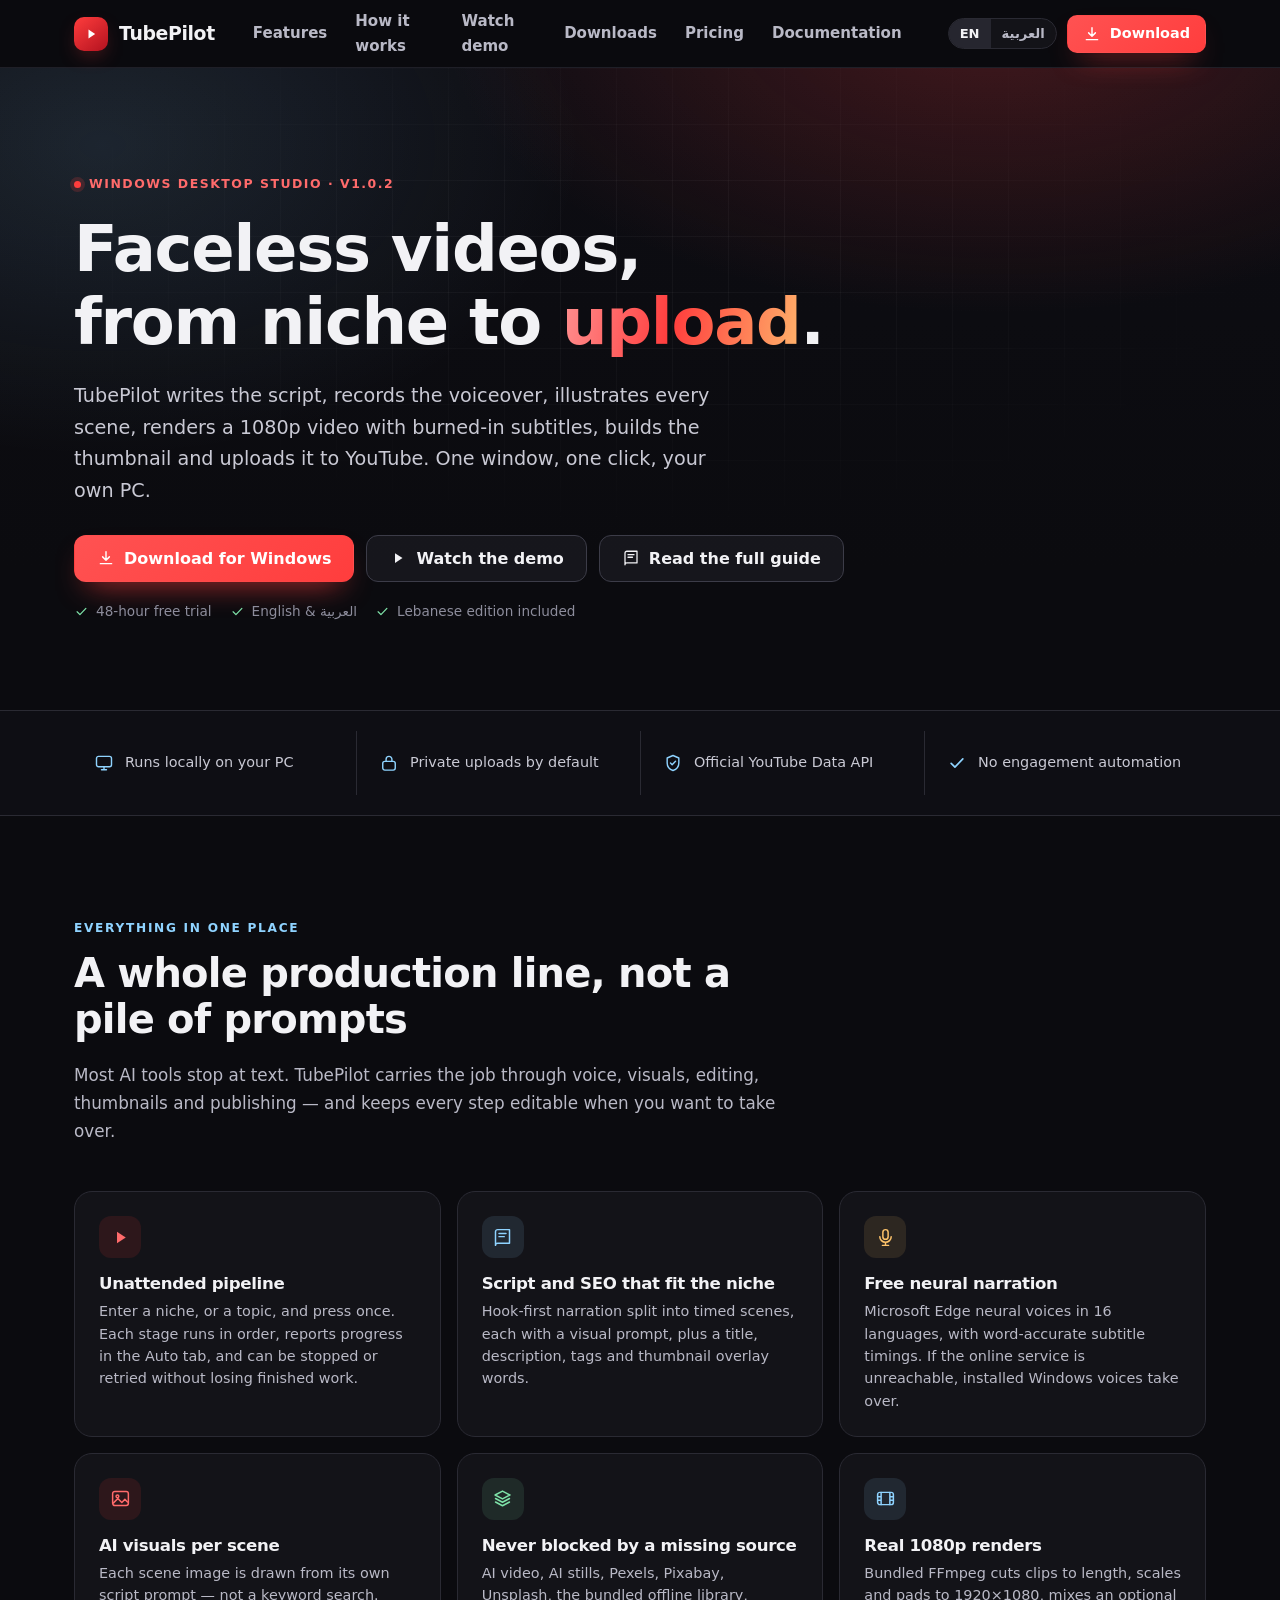
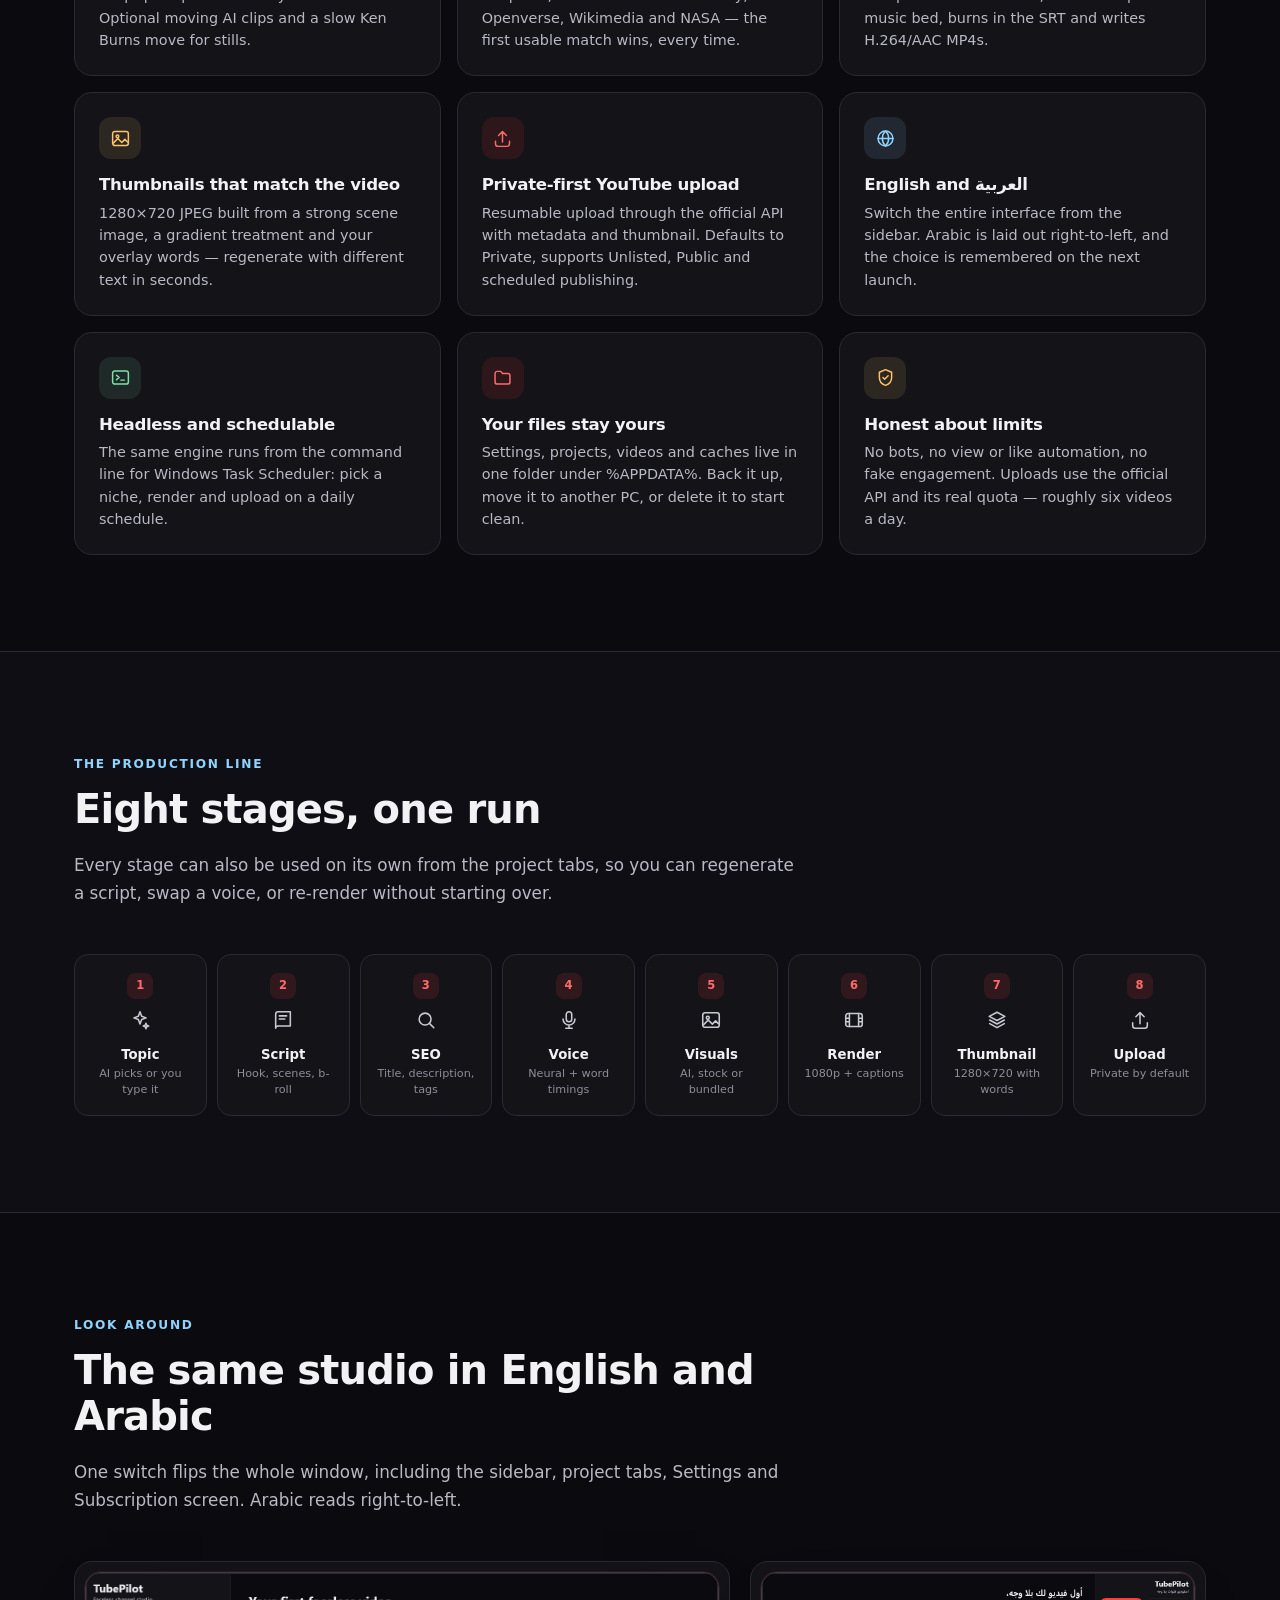
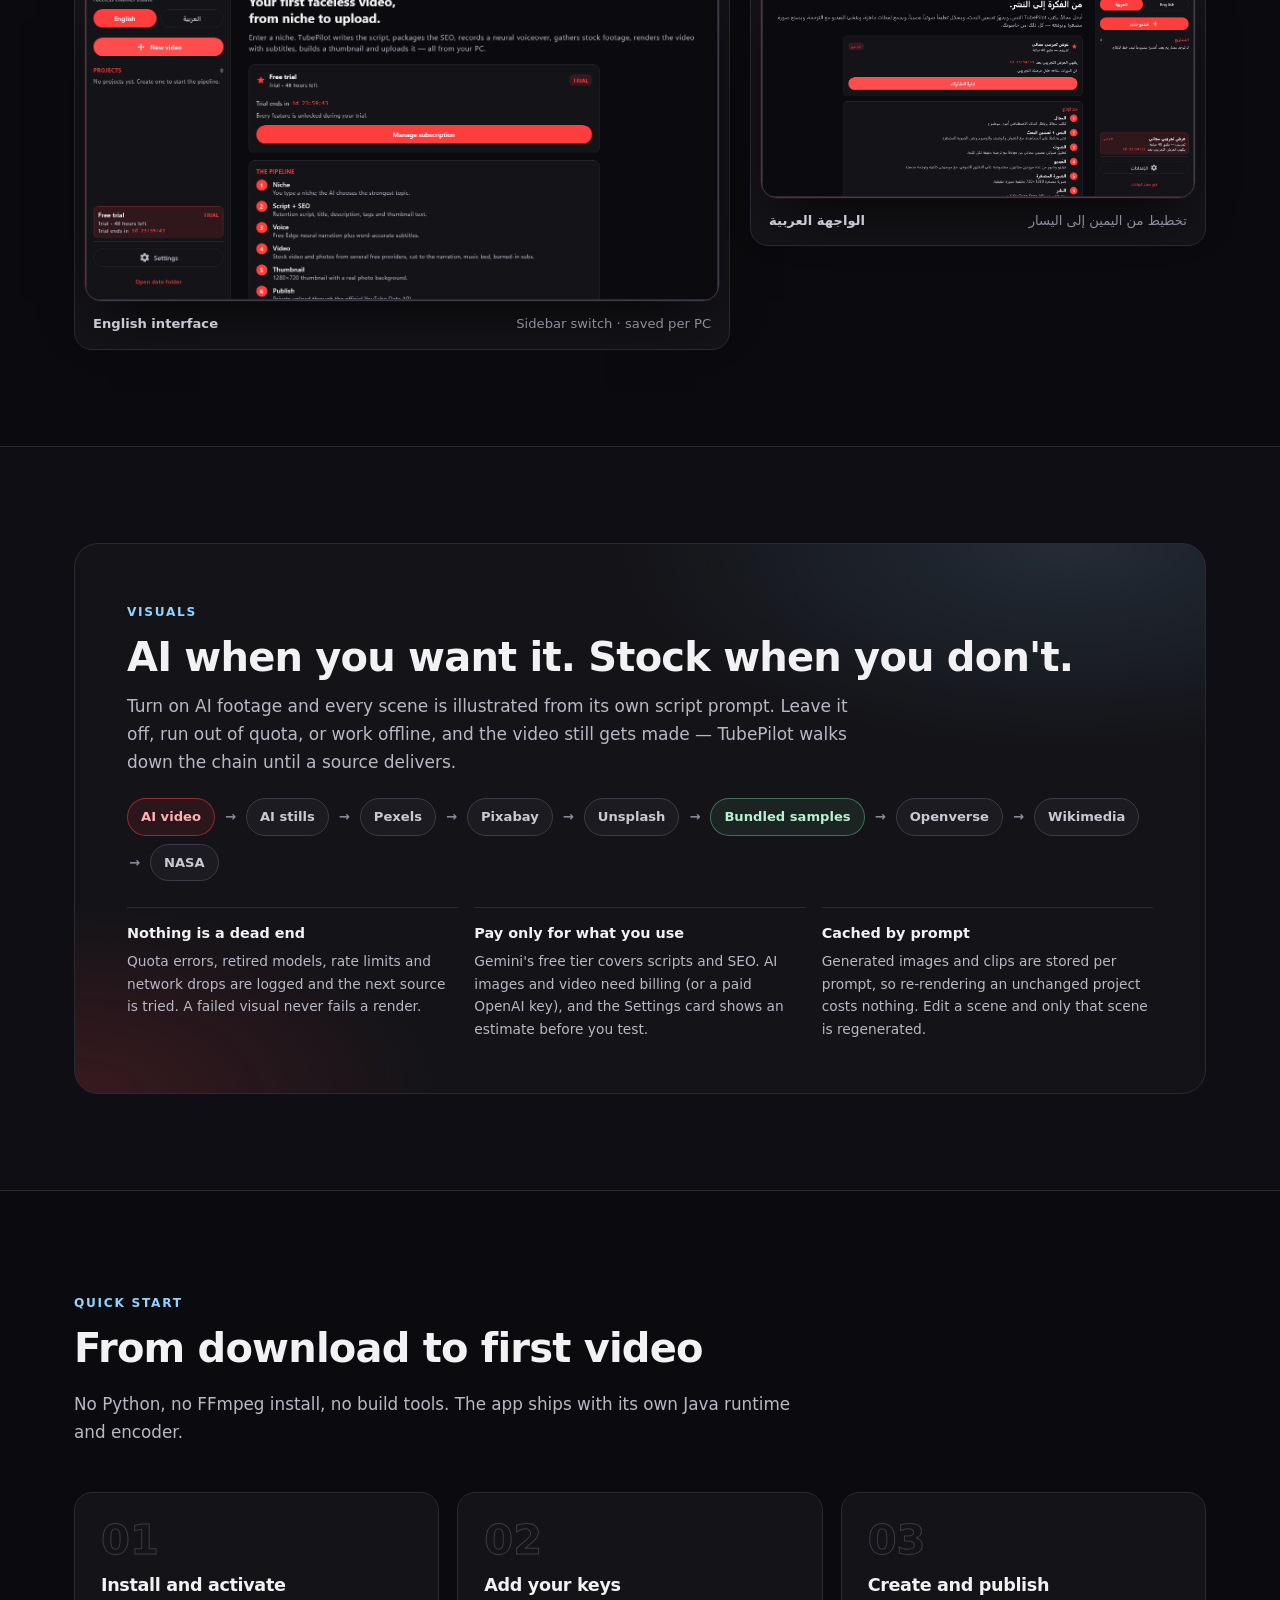
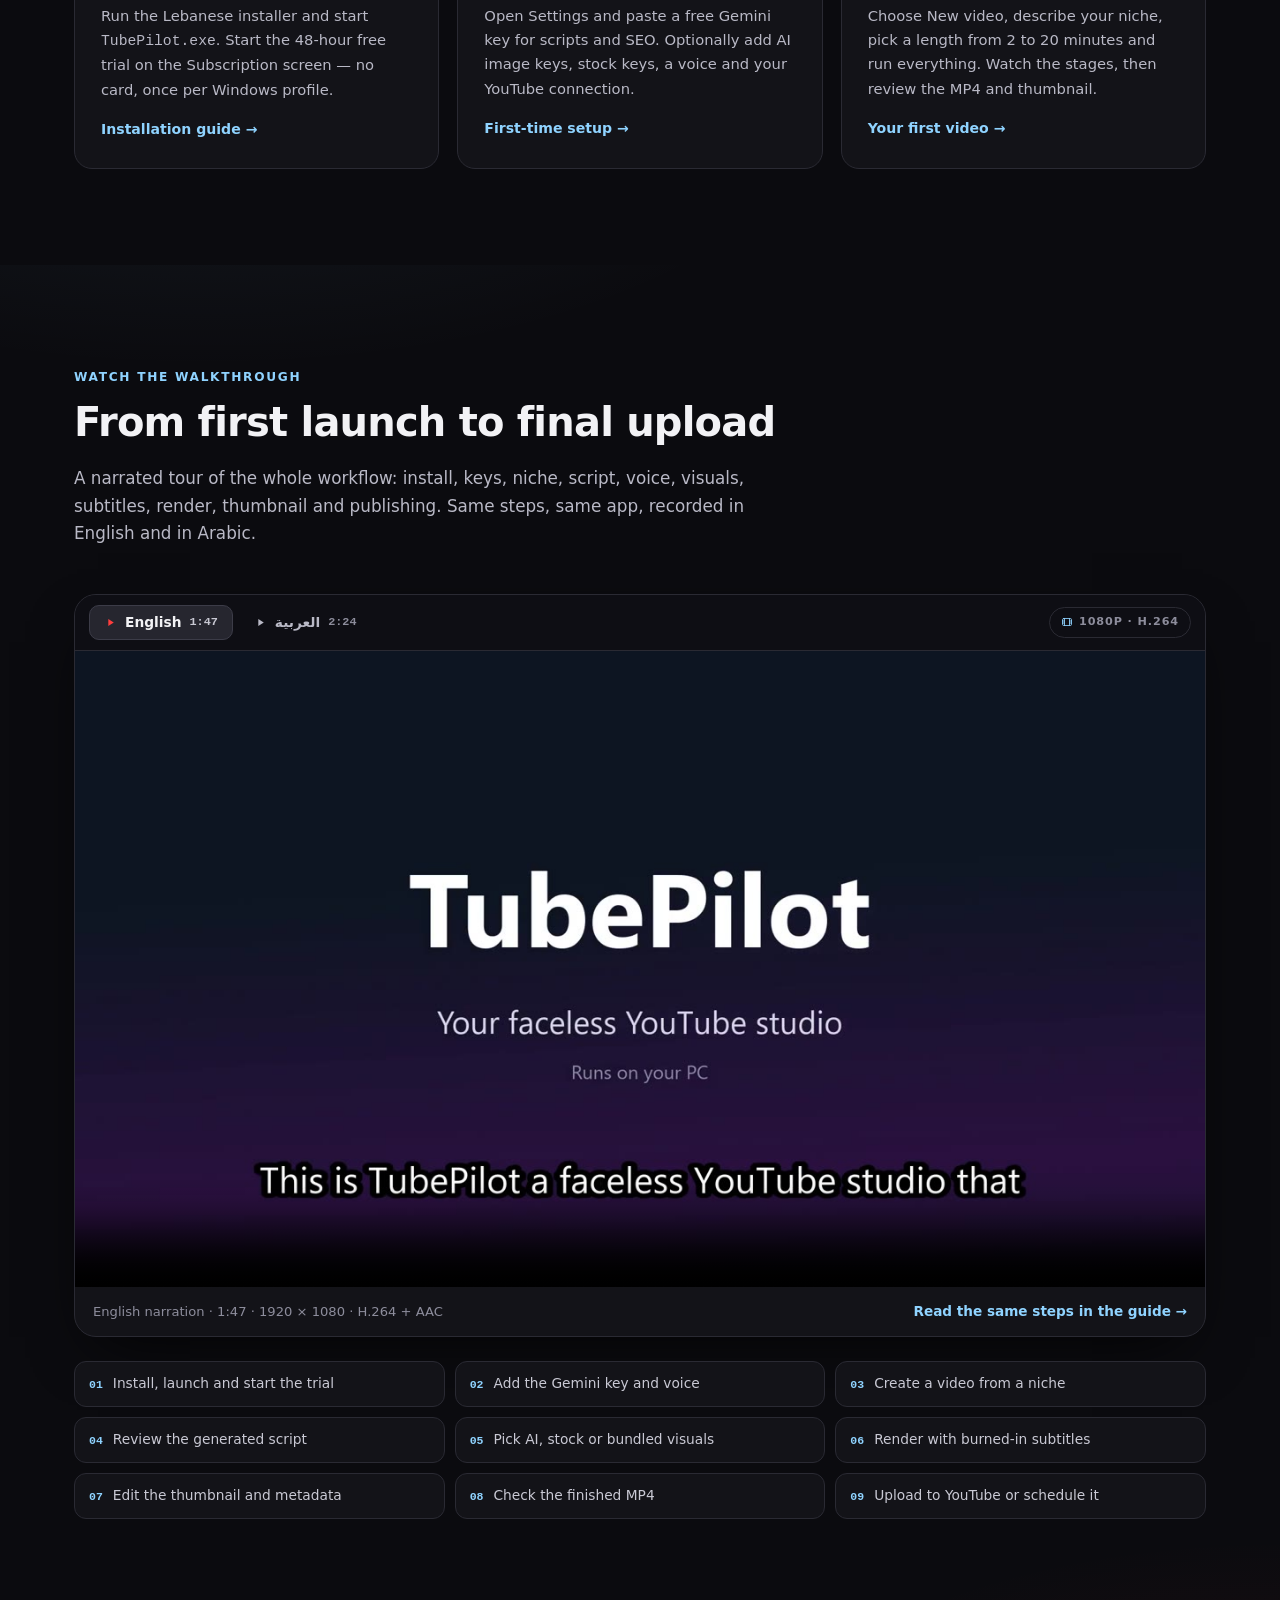
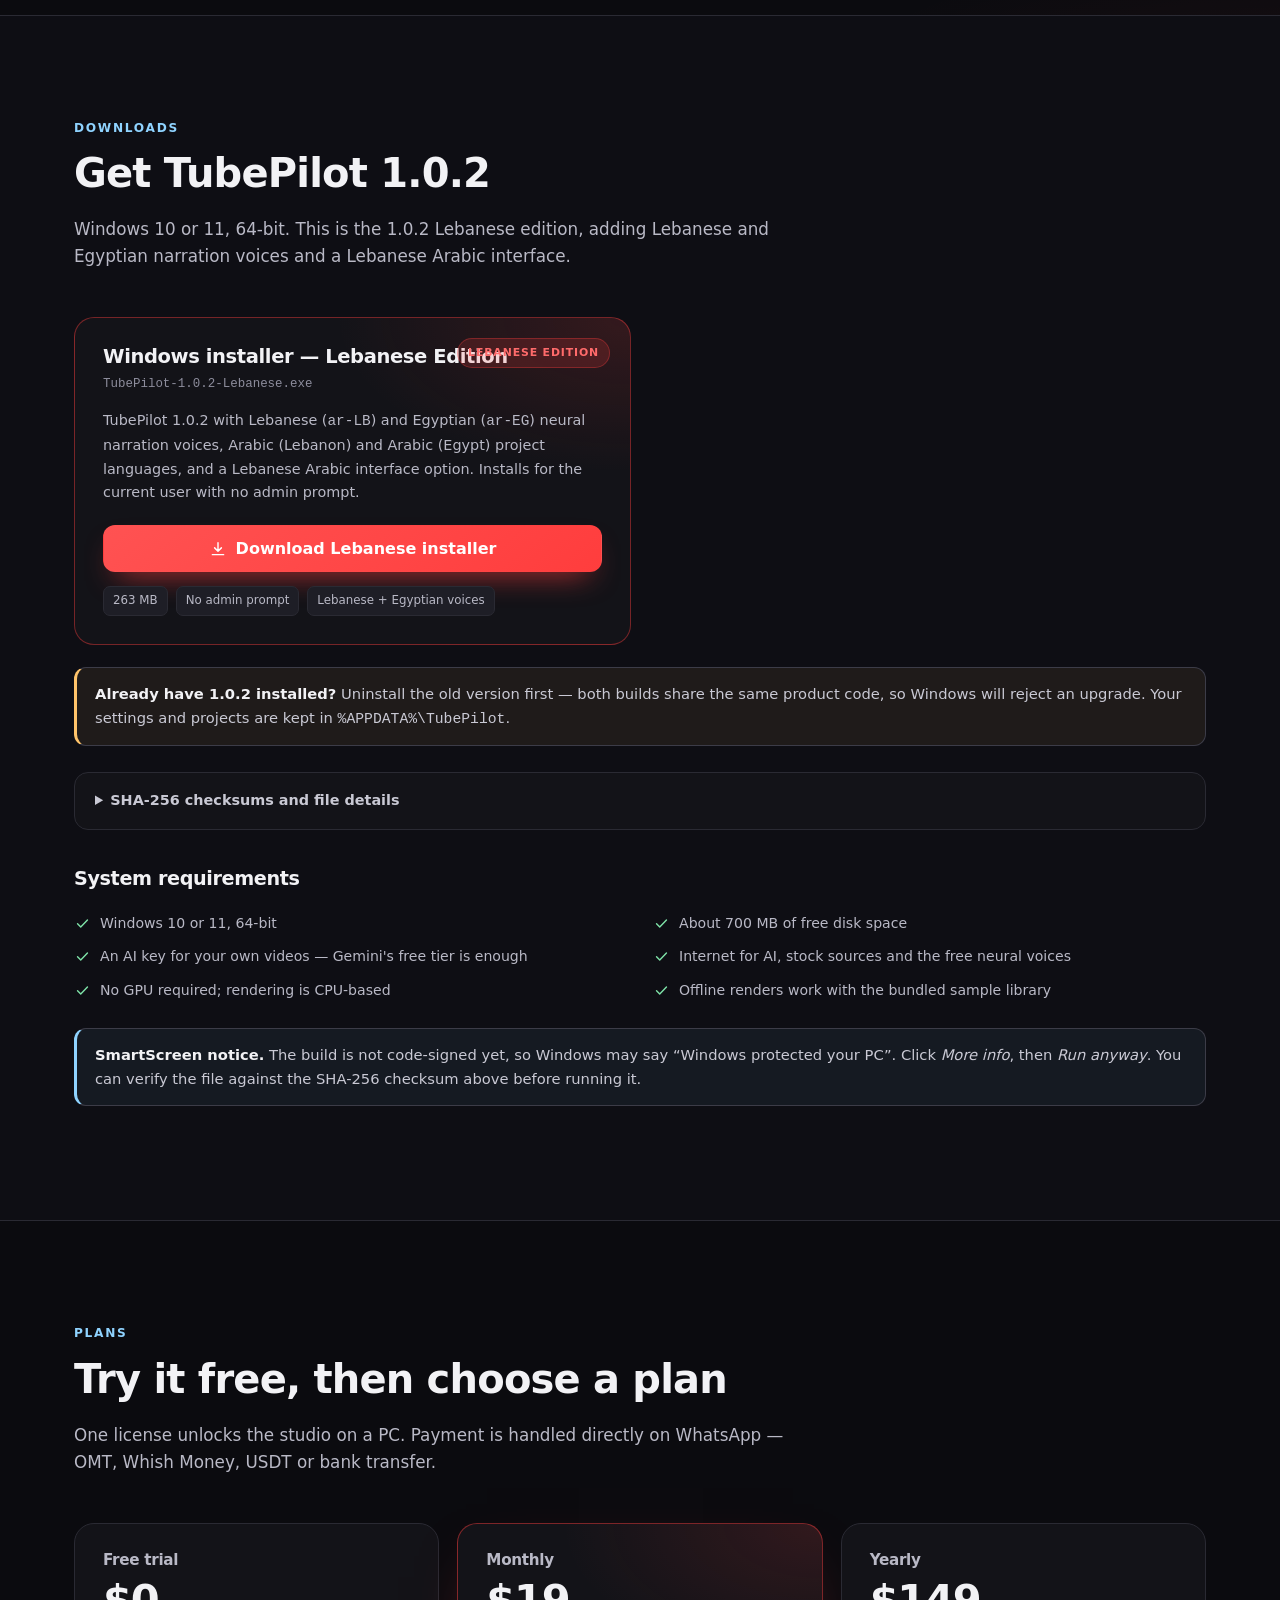
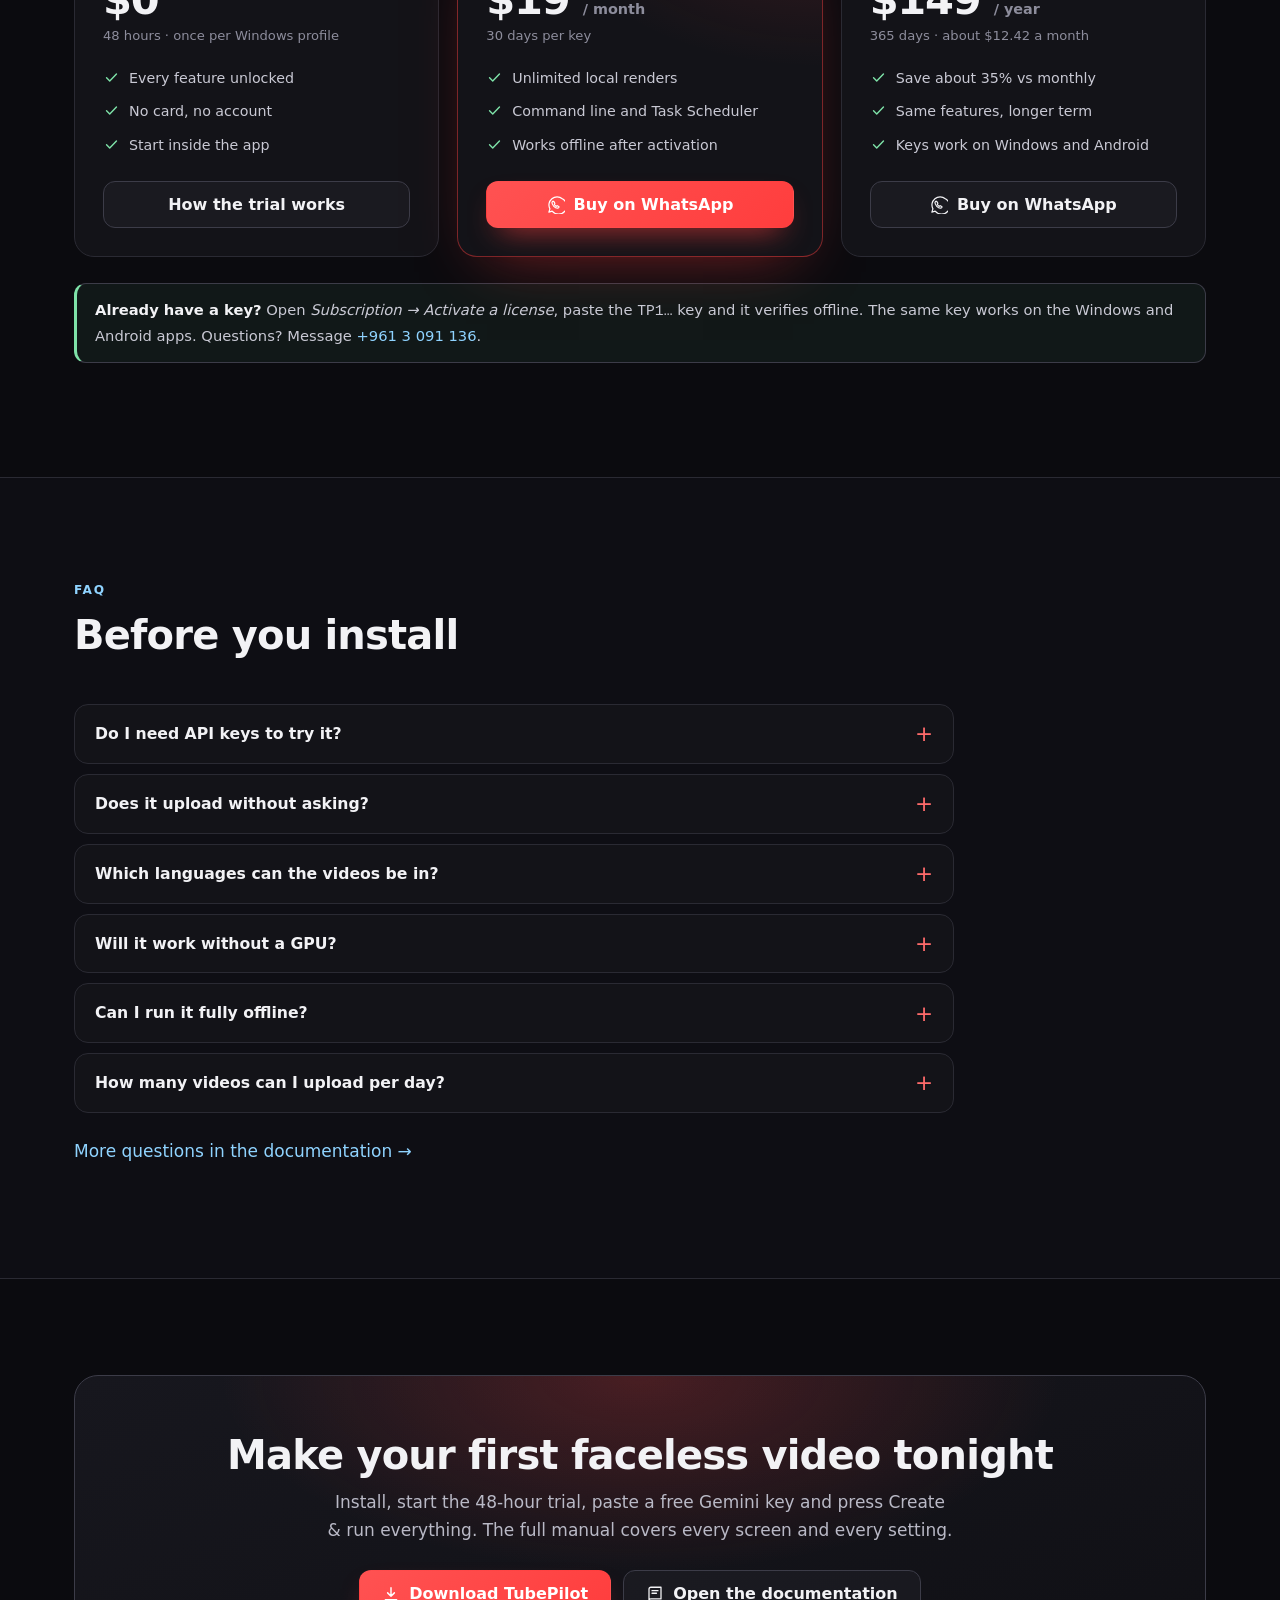
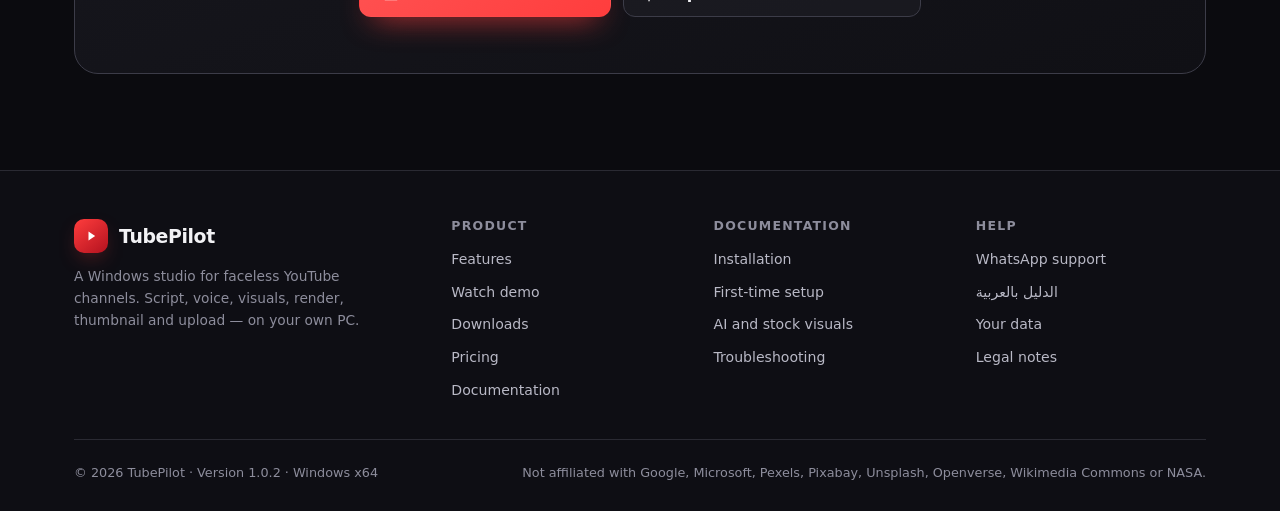
==== commit 06616059: "Keep only the 1.0.2 Lebanese installer on the site" ====
--- a/index.html
+++ b/index.html
@@ -184,7 +184,7 @@
           <div class="hero-meta">
             <span><svg aria-hidden="true"><use href="#i-check"/></svg> 48-hour free trial</span>
             <span><svg aria-hidden="true"><use href="#i-check"/></svg> English &amp; العربية</span>
-            <span><svg aria-hidden="true"><use href="#i-check"/></svg> Portable or installer</span>
+            <span><svg aria-hidden="true"><use href="#i-check"/></svg> Lebanese edition included</span>
           </div>
         </div>
       </div>
@@ -378,7 +378,7 @@
           <article class="step">
             <span class="num">01</span>
             <h3>Install and activate</h3>
-            <p>Run the installer, or unzip the portable build and start <code>TubePilot.exe</code>. Start the 48-hour free trial on the Subscription screen — no card, once per Windows profile.</p>
+            <p>Run the Lebanese installer and start <code>TubePilot.exe</code>. Start the 48-hour free trial on the Subscription screen — no card, once per Windows profile.</p>
             <a href="docs.html#install">Installation guide <span aria-hidden="true">→</span></a>
           </article>
           <article class="step">
@@ -467,60 +467,21 @@
         <div class="section-head">
           <span class="section-kicker">Downloads</span>
           <h2>Get TubePilot 1.0.2</h2>
-          <p>Windows 10 or 11, 64-bit. Choose the standard build or the Lebanese edition, which adds Lebanese and Egyptian narration voices and a Lebanese Arabic interface.</p>
+          <p>Windows 10 or 11, 64-bit. This is the 1.0.2 Lebanese edition, adding Lebanese and Egyptian narration voices and a Lebanese Arabic interface.</p>
           <p class="downloads-total" data-download-total hidden></p>
         </div>
 
         <div class="downloads-grid">
           <article class="download-card primary">
-            <span class="tag">Recommended</span>
-            <h3>Windows installer</h3>
-            <div class="file">TubePilot-Setup-1.0.2.exe</div>
-            <p>
-              Installs for the current user with no administrator prompt, adds a Start-menu
-              shortcut and an uninstaller. New builds upgrade straight over the old one.
-            </p>
-            <a class="btn btn-primary btn-block" data-download="TubePilot-Setup-1.0.2.exe" href="downloads/TubePilot-Setup-1.0.2.exe" download>
-              <svg aria-hidden="true"><use href="#i-download"/></svg>
-              Download installer
-            </a>
-            <div class="download-meta">
-              <span class="download-count" data-download-count="TubePilot-Setup-1.0.2.exe" hidden></span>
-              <span>263 MB</span>
-              <span>No admin prompt</span>
-              <span>Start-menu shortcut</span>
-            </div>
-          </article>
-
-          <article class="download-card">
-            <h3>Portable ZIP</h3>
-            <div class="file">TubePilot-1.0.2-portable.zip</div>
-            <p>
-              Unzip anywhere and double-click <code>TubePilot\TubePilot.exe</code>. Nothing is
-              installed; settings and videos still live in <code>%APPDATA%\TubePilot</code>.
-            </p>
-            <a class="btn btn-ghost btn-block" data-download="TubePilot-1.0.2-portable.zip" href="downloads/TubePilot-1.0.2-portable.zip" download>
-              <svg aria-hidden="true"><use href="#i-download"/></svg>
-              Download portable ZIP
-            </a>
-            <div class="download-meta">
-              <span class="download-count" data-download-count="TubePilot-1.0.2-portable.zip" hidden></span>
-              <span>260 MB</span>
-              <span>No installation</span>
-              <span>Runs from a USB stick</span>
-            </div>
-          </article>
-
-          <article class="download-card">
             <span class="tag">Lebanese edition</span>
             <h3>Windows installer — Lebanese Edition</h3>
             <div class="file">TubePilot-1.0.2-Lebanese.exe</div>
             <p>
-              The same 1.0.2 app plus Lebanese (<code>ar-LB</code>) and Egyptian (<code>ar-EG</code>)
+              TubePilot 1.0.2 with Lebanese (<code>ar-LB</code>) and Egyptian (<code>ar-EG</code>)
               neural narration voices, Arabic (Lebanon) and Arabic (Egypt) project languages, and a
               Lebanese Arabic interface option. Installs for the current user with no admin prompt.
             </p>
-            <a class="btn btn-ghost btn-block" data-download="TubePilot-1.0.2-Lebanese.exe" href="downloads/TubePilot-1.0.2-Lebanese.exe" download>
+            <a class="btn btn-primary btn-block" data-download="TubePilot-1.0.2-Lebanese.exe" href="downloads/TubePilot-1.0.2-Lebanese.exe" download>
               <svg aria-hidden="true"><use href="#i-download"/></svg>
               Download Lebanese installer
             </a>
@@ -533,23 +494,21 @@
           </article>
         </div>
 
+        <div class="callout warn" style="margin-top:22px">
+          <p><strong>Already have 1.0.2 installed?</strong> Uninstall the old version first — both
+          builds share the same product code, so Windows will reject an upgrade. Your settings and
+          projects are kept in <code>%APPDATA%\TubePilot</code>.</p>
+        </div>
+
         <details class="hash-box">
           <summary>SHA-256 checksums and file details</summary>
           <div class="hash-row">
-            <span>TubePilot-Setup-1.0.2.exe · 275,415,040 bytes</span>
-            <code>ec520708021e37e83fc5fd27042e5a2e67481a549e3b469056dc057103dbc8e8</code>
-          </div>
-          <div class="hash-row">
-            <span>TubePilot-1.0.2-portable.zip · 272,983,270 bytes</span>
-            <code>f029eaeaebccc4f60ea1bb2d0c5d8314087084750a0fe453af44170cac6088c5</code>
-          </div>
-          <div class="hash-row">
             <span>TubePilot-1.0.2-Lebanese.exe · 275,419,136 bytes</span>
             <code>3dc5dddf3278aba7096968195582e41eb7103baca763307f2456e0b0ea0f40c4</code>
           </div>
           <div class="hash-row">
             <span>Verify in PowerShell</span>
-            <code>Get-FileHash .\TubePilot-Setup-1.0.2.exe -Algorithm SHA256</code>
+            <code>Get-FileHash .\TubePilot-1.0.2-Lebanese.exe -Algorithm SHA256</code>
           </div>
           <div class="hash-row">
             <span>More files</span>
